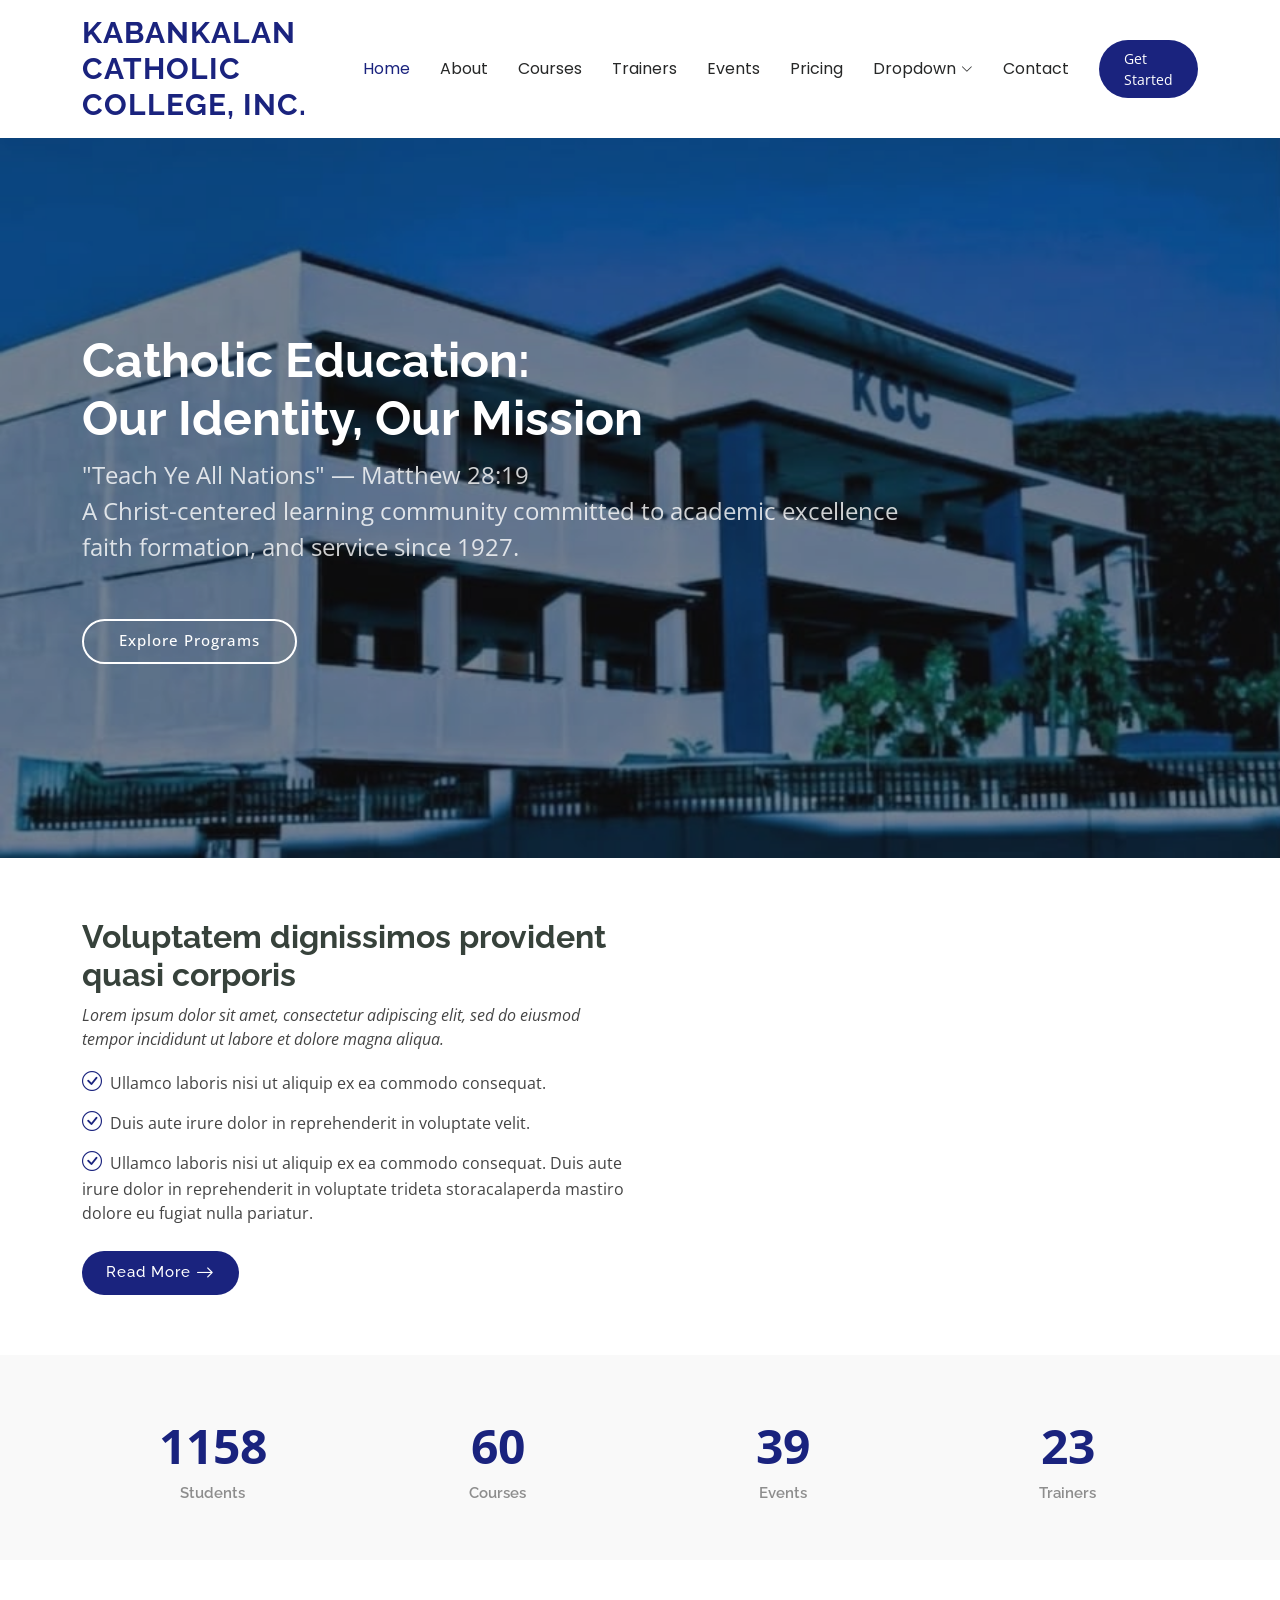
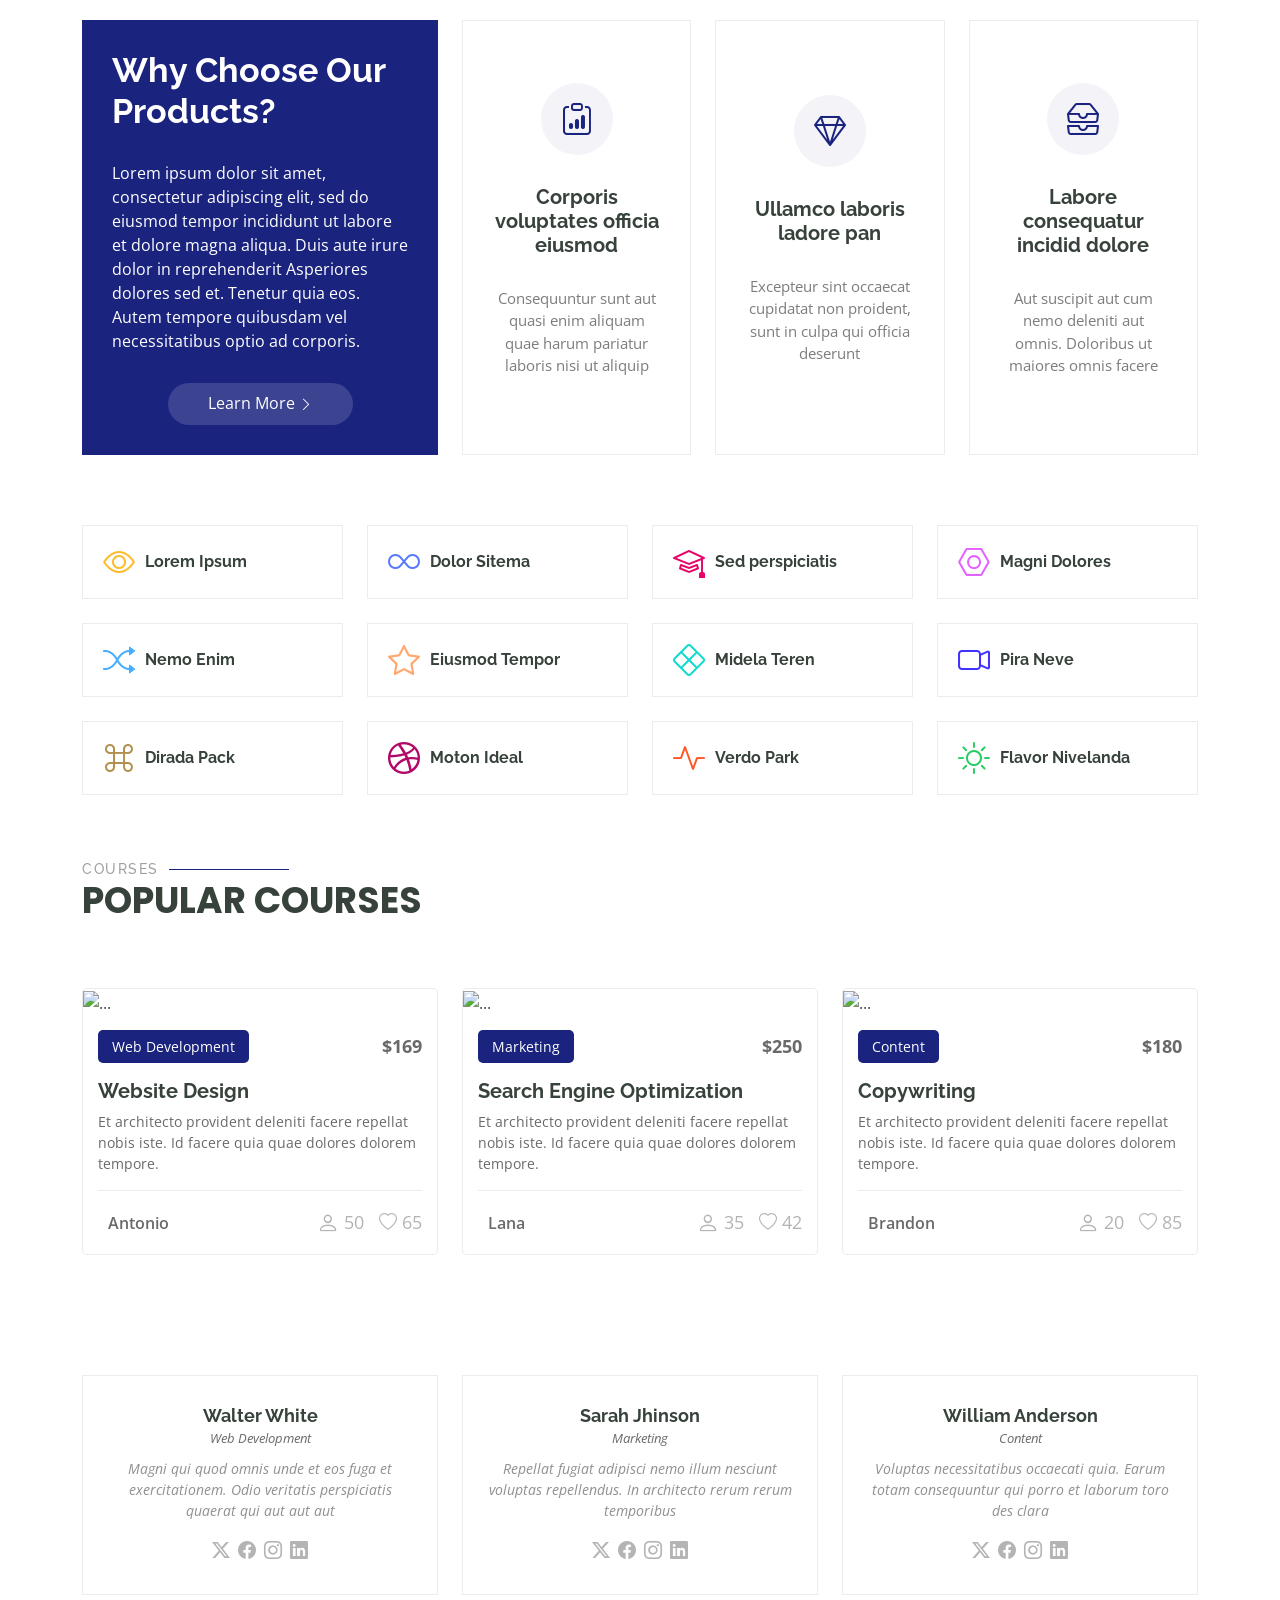
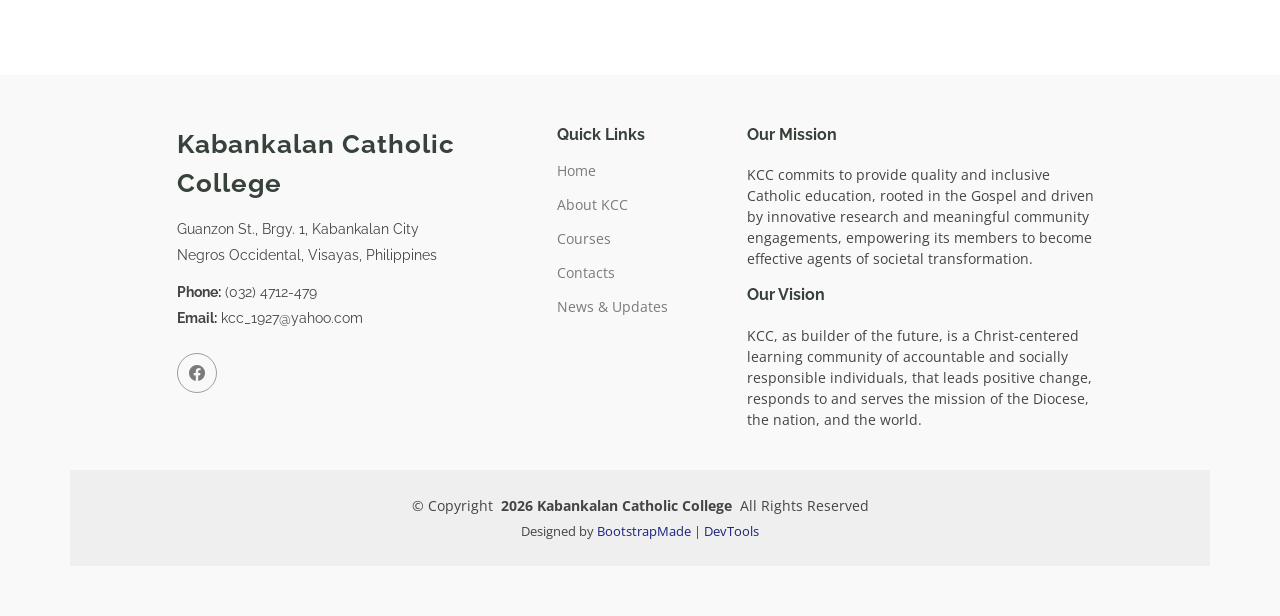
==== index.html @ 6c5766b0 "edit about,course,index also footer" ====
<!doctype html>
<html lang="en">
  <head>
    <meta charset="utf-8" />
    <meta content="width=device-width, initial-scale=1.0" name="viewport" />
    <title>Kabankalan Catholic College, Inc.</title>
    <meta name="description" content="" />
    <meta name="keywords" content="" />

    <!-- Favicons -->
    <link href="assets/img/KClogo.webp" rel="icon" />
    <link href="assets/img/apple-touch-icon.png" rel="apple-touch-icon" />

    <!-- Fonts -->
    <link href="https://fonts.googleapis.com" rel="preconnect" />
    <link href="https://fonts.gstatic.com" rel="preconnect" crossorigin />
    <link
      href="https://fonts.googleapis.com/css2?family=Open+Sans:ital,wght@0,300;0,400;0,500;0,600;0,700;0,800;1,300;1,400;1,500;1,600;1,700;1,800&family=Poppins:ital,wght@0,100;0,200;0,300;0,400;0,500;0,600;0,700;0,800;0,900;1,100;1,200;1,300;1,400;1,500;1,600;1,700;1,800;1,900&family=Raleway:ital,wght@0,100;0,200;0,300;0,400;0,500;0,600;0,700;0,800;0,900;1,100;1,200;1,300;1,400;1,500;1,600;1,700;1,800;1,900&display=swap"
      rel="stylesheet"
    />

    <!-- Vendor CSS Files -->
    <link
      href="assets/vendor/bootstrap/css/bootstrap.min.css"
      rel="stylesheet"
    />
    <link
      href="assets/vendor/bootstrap-icons/bootstrap-icons.css"
      rel="stylesheet"
    />
    <link href="assets/vendor/aos/aos.css" rel="stylesheet" />
    <link
      href="assets/vendor/glightbox/css/glightbox.min.css"
      rel="stylesheet"
    />
    <link href="assets/vendor/swiper/swiper-bundle.min.css" rel="stylesheet" />

    <!-- Main CSS File -->
    <link href="assets/css/main.css" rel="stylesheet" />

    <!-- =======================================================
  * Template Name: Mentor
  * Template URL: https://bootstrapmade.com/mentor-free-education-bootstrap-theme/
  * Updated: Jul 07 2025 with Bootstrap v5.3.7
  * Author: BootstrapMade.com
  * License: https://bootstrapmade.com/license/
  ======================================================== -->
  </head>

  <body class="index-page">
    <header id="header" class="header d-flex align-items-center sticky-top">
      <div
        class="container-fluid container-xl position-relative d-flex align-items-center"
      >
        <a href="index.html" class="logo d-flex align-items-center me-auto">
          <!-- Uncomment the line below if you also wish to use an image logo -->
          <!-- <img src="assets/img/logo.webp" alt=""> -->
          <h1 class="sitename">Kabankalan Catholic College, Inc.</h1>
        </a>

        <nav id="navmenu" class="navmenu">
          <ul>
            <li>
              <a href="index.html" class="active">Home<br /></a>
            </li>
            <li><a href="about.html">About</a></li>
            <li><a href="courses.html">Courses</a></li>
            <li><a href="trainers.html">Trainers</a></li>
            <li><a href="events.html">Events</a></li>
            <li><a href="pricing.html">Pricing</a></li>
            <li class="dropdown">
              <a href="#"
                ><span>Dropdown</span>
                <i class="bi bi-chevron-down toggle-dropdown"></i
              ></a>
              <ul>
                <li><a href="#">Dropdown 1</a></li>
                <li class="dropdown">
                  <a href="#"
                    ><span>Deep Dropdown</span>
                    <i class="bi bi-chevron-down toggle-dropdown"></i
                  ></a>
                  <ul>
                    <li><a href="#">Deep Dropdown 1</a></li>
                    <li><a href="#">Deep Dropdown 2</a></li>
                    <li><a href="#">Deep Dropdown 3</a></li>
                    <li><a href="#">Deep Dropdown 4</a></li>
                    <li><a href="#">Deep Dropdown 5</a></li>
                  </ul>
                </li>
                <li><a href="#">Dropdown 2</a></li>
                <li><a href="#">Dropdown 3</a></li>
                <li><a href="#">Dropdown 4</a></li>
              </ul>
            </li>
            <li><a href="contact.html">Contact</a></li>
          </ul>
          <i class="mobile-nav-toggle d-xl-none bi bi-list"></i>
        </nav>

        <a class="btn-getstarted" href="courses.html">Get Started</a>
      </div>
    </header>

    <main class="main">
      <!-- Hero Section -->
      <section id="hero" class="hero section dark-background">
        <img src="assets/img/KCC-IMAGE.jpg" alt="" data-aos="fade-in" />

        <div class="container">
          <h2 data-aos="fade-up" data-aos-delay="100">
            Catholic Education:<br />
            Our Identity, Our Mission
          </h2>
          <p data-aos="fade-up" data-aos-delay="200">
            "Teach Ye All Nations" — Matthew 28:19 <br/> A Christ-centered learning
            community committed to academic excellence <br/> faith formation, and
            service since 1927.
          </p>
          <div class="d-flex mt-4" data-aos="fade-up" data-aos-delay="300">
            <a href="courses.html" class="btn-get-started">Explore Programs</a>
          </div>
        </div>
      </section>
      <!-- /Hero Section -->

      <!-- About Section -->
      <section id="about" class="about section">
        <div class="container">
          <div class="row gy-4">
            <div
              class="col-lg-6 order-1 order-lg-2"
              data-aos="fade-up"
              data-aos-delay="100"
            >
              <img src="assets/img/about.jpg" class="img-fluid" alt="" />
            </div>

            <div
              class="col-lg-6 order-2 order-lg-1 content"
              data-aos="fade-up"
              data-aos-delay="200"
            >
              <h3>Voluptatem dignissimos provident quasi corporis</h3>
              <p class="fst-italic">
                Lorem ipsum dolor sit amet, consectetur adipiscing elit, sed do
                eiusmod tempor incididunt ut labore et dolore magna aliqua.
              </p>
              <ul>
                <li>
                  <i class="bi bi-check-circle"></i>
                  <span
                    >Ullamco laboris nisi ut aliquip ex ea commodo
                    consequat.</span
                  >
                </li>
                <li>
                  <i class="bi bi-check-circle"></i>
                  <span
                    >Duis aute irure dolor in reprehenderit in voluptate
                    velit.</span
                  >
                </li>
                <li>
                  <i class="bi bi-check-circle"></i>
                  <span
                    >Ullamco laboris nisi ut aliquip ex ea commodo consequat.
                    Duis aute irure dolor in reprehenderit in voluptate trideta
                    storacalaperda mastiro dolore eu fugiat nulla
                    pariatur.</span
                  >
                </li>
              </ul>
              <a href="#" class="read-more"
                ><span>Read More</span><i class="bi bi-arrow-right"></i
              ></a>
            </div>
          </div>
        </div>
      </section>
      <!-- /About Section -->

      <!-- Counts Section -->
      <section id="counts" class="section counts light-background">
        <div class="container" data-aos="fade-up" data-aos-delay="100">
          <div class="row gy-4">
            <div class="col-lg-3 col-md-6">
              <div class="stats-item text-center w-100 h-100">
                <span
                  data-purecounter-start="0"
                  data-purecounter-end="1232"
                  data-purecounter-duration="1"
                  class="purecounter"
                ></span>
                <p>Students</p>
              </div>
            </div>
            <!-- End Stats Item -->

            <div class="col-lg-3 col-md-6">
              <div class="stats-item text-center w-100 h-100">
                <span
                  data-purecounter-start="0"
                  data-purecounter-end="64"
                  data-purecounter-duration="1"
                  class="purecounter"
                ></span>
                <p>Courses</p>
              </div>
            </div>
            <!-- End Stats Item -->

            <div class="col-lg-3 col-md-6">
              <div class="stats-item text-center w-100 h-100">
                <span
                  data-purecounter-start="0"
                  data-purecounter-end="42"
                  data-purecounter-duration="1"
                  class="purecounter"
                ></span>
                <p>Events</p>
              </div>
            </div>
            <!-- End Stats Item -->

            <div class="col-lg-3 col-md-6">
              <div class="stats-item text-center w-100 h-100">
                <span
                  data-purecounter-start="0"
                  data-purecounter-end="24"
                  data-purecounter-duration="1"
                  class="purecounter"
                ></span>
                <p>Trainers</p>
              </div>
            </div>
            <!-- End Stats Item -->
          </div>
        </div>
      </section>
      <!-- /Counts Section -->

      <!-- Why Us Section -->
      <section id="why-us" class="section why-us">
        <div class="container">
          <div class="row gy-4">
            <div class="col-lg-4" data-aos="fade-up" data-aos-delay="100">
              <div class="why-box">
                <h3>Why Choose Our Products?</h3>
                <p>
                  Lorem ipsum dolor sit amet, consectetur adipiscing elit, sed
                  do eiusmod tempor incididunt ut labore et dolore magna aliqua.
                  Duis aute irure dolor in reprehenderit Asperiores dolores sed
                  et. Tenetur quia eos. Autem tempore quibusdam vel
                  necessitatibus optio ad corporis.
                </p>
                <div class="text-center">
                  <a href="#" class="more-btn"
                    ><span>Learn More</span> <i class="bi bi-chevron-right"></i
                  ></a>
                </div>
              </div>
            </div>
            <!-- End Why Box -->

            <div class="col-lg-8 d-flex align-items-stretch">
              <div class="row gy-4" data-aos="fade-up" data-aos-delay="200">
                <div class="col-xl-4">
                  <div
                    class="icon-box d-flex flex-column justify-content-center align-items-center"
                  >
                    <i class="bi bi-clipboard-data"></i>
                    <h4>Corporis voluptates officia eiusmod</h4>
                    <p>
                      Consequuntur sunt aut quasi enim aliquam quae harum
                      pariatur laboris nisi ut aliquip
                    </p>
                  </div>
                </div>
                <!-- End Icon Box -->

                <div class="col-xl-4" data-aos="fade-up" data-aos-delay="300">
                  <div
                    class="icon-box d-flex flex-column justify-content-center align-items-center"
                  >
                    <i class="bi bi-gem"></i>
                    <h4>Ullamco laboris ladore pan</h4>
                    <p>
                      Excepteur sint occaecat cupidatat non proident, sunt in
                      culpa qui officia deserunt
                    </p>
                  </div>
                </div>
                <!-- End Icon Box -->

                <div class="col-xl-4" data-aos="fade-up" data-aos-delay="400">
                  <div
                    class="icon-box d-flex flex-column justify-content-center align-items-center"
                  >
                    <i class="bi bi-inboxes"></i>
                    <h4>Labore consequatur incidid dolore</h4>
                    <p>
                      Aut suscipit aut cum nemo deleniti aut omnis. Doloribus ut
                      maiores omnis facere
                    </p>
                  </div>
                </div>
                <!-- End Icon Box -->
              </div>
            </div>
          </div>
        </div>
      </section>
      <!-- /Why Us Section -->

      <!-- Features Section -->
      <section id="features" class="features section">
        <div class="container">
          <div class="row gy-4">
            <div
              class="col-lg-3 col-md-4"
              data-aos="fade-up"
              data-aos-delay="100"
            >
              <div class="features-item">
                <i class="bi bi-eye" style="color: #ffbb2c"></i>
                <h3><a href="" class="stretched-link">Lorem Ipsum</a></h3>
              </div>
            </div>
            <!-- End Feature Item -->

            <div
              class="col-lg-3 col-md-4"
              data-aos="fade-up"
              data-aos-delay="200"
            >
              <div class="features-item">
                <i class="bi bi-infinity" style="color: #5578ff"></i>
                <h3><a href="" class="stretched-link">Dolor Sitema</a></h3>
              </div>
            </div>
            <!-- End Feature Item -->

            <div
              class="col-lg-3 col-md-4"
              data-aos="fade-up"
              data-aos-delay="300"
            >
              <div class="features-item">
                <i class="bi bi-mortarboard" style="color: #e80368"></i>
                <h3><a href="" class="stretched-link">Sed perspiciatis</a></h3>
              </div>
            </div>
            <!-- End Feature Item -->

            <div
              class="col-lg-3 col-md-4"
              data-aos="fade-up"
              data-aos-delay="400"
            >
              <div class="features-item">
                <i class="bi bi-nut" style="color: #e361ff"></i>
                <h3><a href="" class="stretched-link">Magni Dolores</a></h3>
              </div>
            </div>
            <!-- End Feature Item -->

            <div
              class="col-lg-3 col-md-4"
              data-aos="fade-up"
              data-aos-delay="500"
            >
              <div class="features-item">
                <i class="bi bi-shuffle" style="color: #47aeff"></i>
                <h3><a href="" class="stretched-link">Nemo Enim</a></h3>
              </div>
            </div>
            <!-- End Feature Item -->

            <div
              class="col-lg-3 col-md-4"
              data-aos="fade-up"
              data-aos-delay="600"
            >
              <div class="features-item">
                <i class="bi bi-star" style="color: #ffa76e"></i>
                <h3><a href="" class="stretched-link">Eiusmod Tempor</a></h3>
              </div>
            </div>
            <!-- End Feature Item -->

            <div
              class="col-lg-3 col-md-4"
              data-aos="fade-up"
              data-aos-delay="700"
            >
              <div class="features-item">
                <i class="bi bi-x-diamond" style="color: #11dbcf"></i>
                <h3><a href="" class="stretched-link">Midela Teren</a></h3>
              </div>
            </div>
            <!-- End Feature Item -->

            <div
              class="col-lg-3 col-md-4"
              data-aos="fade-up"
              data-aos-delay="800"
            >
              <div class="features-item">
                <i class="bi bi-camera-video" style="color: #4233ff"></i>
                <h3><a href="" class="stretched-link">Pira Neve</a></h3>
              </div>
            </div>
            <!-- End Feature Item -->

            <div
              class="col-lg-3 col-md-4"
              data-aos="fade-up"
              data-aos-delay="900"
            >
              <div class="features-item">
                <i class="bi bi-command" style="color: #b2904f"></i>
                <h3><a href="" class="stretched-link">Dirada Pack</a></h3>
              </div>
            </div>
            <!-- End Feature Item -->

            <div
              class="col-lg-3 col-md-4"
              data-aos="fade-up"
              data-aos-delay="1000"
            >
              <div class="features-item">
                <i class="bi bi-dribbble" style="color: #b20969"></i>
                <h3><a href="" class="stretched-link">Moton Ideal</a></h3>
              </div>
            </div>
            <!-- End Feature Item -->

            <div
              class="col-lg-3 col-md-4"
              data-aos="fade-up"
              data-aos-delay="1100"
            >
              <div class="features-item">
                <i class="bi bi-activity" style="color: #ff5828"></i>
                <h3><a href="" class="stretched-link">Verdo Park</a></h3>
              </div>
            </div>
            <!-- End Feature Item -->

            <div
              class="col-lg-3 col-md-4"
              data-aos="fade-up"
              data-aos-delay="1200"
            >
              <div class="features-item">
                <i class="bi bi-brightness-high" style="color: #29cc61"></i>
                <h3><a href="" class="stretched-link">Flavor Nivelanda</a></h3>
              </div>
            </div>
            <!-- End Feature Item -->
          </div>
        </div>
      </section>
      <!-- /Features Section -->

      <!-- Courses Section -->
      <section id="courses" class="courses section">
        <!-- Section Title -->
        <div class="container section-title" data-aos="fade-up">
          <h2>Courses</h2>
          <p>Popular Courses</p>
        </div>
        <!-- End Section Title -->

        <div class="container">
          <div class="row">
            <div
              class="col-lg-4 col-md-6 d-flex align-items-stretch"
              data-aos="zoom-in"
              data-aos-delay="100"
            >
              <div class="course-item">
                <img
                  src="assets/img/course/course-1.webp"
                  class="img-fluid"
                  alt="..."
                />
                <div class="course-content">
                  <div
                    class="d-flex justify-content-between align-items-center mb-3"
                  >
                    <p class="category">Web Development</p>
                    <p class="price">$169</p>
                  </div>

                  <h3><a href="course-details.html">Website Design</a></h3>
                  <p class="description">
                    Et architecto provident deleniti facere repellat nobis iste.
                    Id facere quia quae dolores dolorem tempore.
                  </p>
                  <div
                    class="trainer d-flex justify-content-between align-items-center"
                  >
                    <div class="trainer-profile d-flex align-items-center">
                      <img
                        src="assets/img/person/person-m-7.webp"
                        class="img-fluid"
                        alt=""
                      />
                      <a href="" class="trainer-link">Antonio</a>
                    </div>
                    <div class="trainer-rank d-flex align-items-center">
                      <i class="bi bi-person user-icon"></i>&nbsp;50
                      &nbsp;&nbsp;
                      <i class="bi bi-heart heart-icon"></i>&nbsp;65
                    </div>
                  </div>
                </div>
              </div>
            </div>
            <!-- End Course Item-->

            <div
              class="col-lg-4 col-md-6 d-flex align-items-stretch mt-4 mt-md-0"
              data-aos="zoom-in"
              data-aos-delay="200"
            >
              <div class="course-item">
                <img
                  src="assets/img/course/course-2.webp"
                  class="img-fluid"
                  alt="..."
                />
                <div class="course-content">
                  <div
                    class="d-flex justify-content-between align-items-center mb-3"
                  >
                    <p class="category">Marketing</p>
                    <p class="price">$250</p>
                  </div>

                  <h3>
                    <a href="course-details.html">Search Engine Optimization</a>
                  </h3>
                  <p class="description">
                    Et architecto provident deleniti facere repellat nobis iste.
                    Id facere quia quae dolores dolorem tempore.
                  </p>
                  <div
                    class="trainer d-flex justify-content-between align-items-center"
                  >
                    <div class="trainer-profile d-flex align-items-center">
                      <img
                        src="assets/img/person/person-f-14.webp"
                        class="img-fluid"
                        alt=""
                      />
                      <a href="" class="trainer-link">Lana</a>
                    </div>
                    <div class="trainer-rank d-flex align-items-center">
                      <i class="bi bi-person user-icon"></i>&nbsp;35
                      &nbsp;&nbsp;
                      <i class="bi bi-heart heart-icon"></i>&nbsp;42
                    </div>
                  </div>
                </div>
              </div>
            </div>
            <!-- End Course Item-->

            <div
              class="col-lg-4 col-md-6 d-flex align-items-stretch mt-4 mt-lg-0"
              data-aos="zoom-in"
              data-aos-delay="300"
            >
              <div class="course-item">
                <img
                  src="assets/img/course/course-3.webp"
                  class="img-fluid"
                  alt="..."
                />
                <div class="course-content">
                  <div
                    class="d-flex justify-content-between align-items-center mb-3"
                  >
                    <p class="category">Content</p>
                    <p class="price">$180</p>
                  </div>

                  <h3><a href="course-details.html">Copywriting</a></h3>
                  <p class="description">
                    Et architecto provident deleniti facere repellat nobis iste.
                    Id facere quia quae dolores dolorem tempore.
                  </p>
                  <div
                    class="trainer d-flex justify-content-between align-items-center"
                  >
                    <div class="trainer-profile d-flex align-items-center">
                      <img
                        src="assets/img/person/person-m-12.webp"
                        class="img-fluid"
                        alt=""
                      />
                      <a href="" class="trainer-link">Brandon</a>
                    </div>
                    <div class="trainer-rank d-flex align-items-center">
                      <i class="bi bi-person user-icon"></i>&nbsp;20
                      &nbsp;&nbsp;
                      <i class="bi bi-heart heart-icon"></i>&nbsp;85
                    </div>
                  </div>
                </div>
              </div>
            </div>
            <!-- End Course Item-->
          </div>
        </div>
      </section>
      <!-- /Courses Section -->

      <!-- Trainers Index Section -->
      <section id="trainers-index" class="section trainers-index">
        <div class="container">
          <div class="row">
            <div
              class="col-lg-4 col-md-6 d-flex"
              data-aos="fade-up"
              data-aos-delay="100"
            >
              <div class="member">
                <img
                  src="assets/img/trainers/trainer-1.jpg"
                  class="img-fluid"
                  alt=""
                />
                <div class="member-content">
                  <h4>Walter White</h4>
                  <span>Web Development</span>
                  <p>
                    Magni qui quod omnis unde et eos fuga et exercitationem.
                    Odio veritatis perspiciatis quaerat qui aut aut aut
                  </p>
                  <div class="social">
                    <a href=""><i class="bi bi-twitter-x"></i></a>
                    <a href=""><i class="bi bi-facebook"></i></a>
                    <a href=""><i class="bi bi-instagram"></i></a>
                    <a href=""><i class="bi bi-linkedin"></i></a>
                  </div>
                </div>
              </div>
            </div>
            <!-- End Team Member -->

            <div
              class="col-lg-4 col-md-6 d-flex"
              data-aos="fade-up"
              data-aos-delay="200"
            >
              <div class="member">
                <img
                  src="assets/img/trainers/trainer-2.jpg"
                  class="img-fluid"
                  alt=""
                />
                <div class="member-content">
                  <h4>Sarah Jhinson</h4>
                  <span>Marketing</span>
                  <p>
                    Repellat fugiat adipisci nemo illum nesciunt voluptas
                    repellendus. In architecto rerum rerum temporibus
                  </p>
                  <div class="social">
                    <a href=""><i class="bi bi-twitter-x"></i></a>
                    <a href=""><i class="bi bi-facebook"></i></a>
                    <a href=""><i class="bi bi-instagram"></i></a>
                    <a href=""><i class="bi bi-linkedin"></i></a>
                  </div>
                </div>
              </div>
            </div>
            <!-- End Team Member -->

            <div
              class="col-lg-4 col-md-6 d-flex"
              data-aos="fade-up"
              data-aos-delay="300"
            >
              <div class="member">
                <img
                  src="assets/img/trainers/trainer-3.jpg"
                  class="img-fluid"
                  alt=""
                />
                <div class="member-content">
                  <h4>William Anderson</h4>
                  <span>Content</span>
                  <p>
                    Voluptas necessitatibus occaecati quia. Earum totam
                    consequuntur qui porro et laborum toro des clara
                  </p>
                  <div class="social">
                    <a href=""><i class="bi bi-twitter-x"></i></a>
                    <a href=""><i class="bi bi-facebook"></i></a>
                    <a href=""><i class="bi bi-instagram"></i></a>
                    <a href=""><i class="bi bi-linkedin"></i></a>
                  </div>
                </div>
              </div>
            </div>
            <!-- End Team Member -->
          </div>
        </div>
      </section>
      <!-- /Trainers Index Section -->
    </main>

    <footer id="footer" class="footer position-relative light-background">
      <div class="container footer-top">
        <div class="row gy-4 justify-content-center">
          <div class="col-lg-4 col-md-6 footer-about">
            <a href="index.html" class="logo d-flex align-items-center">
              <span class="sitename">Kabankalan Catholic College</span>
            </a>
            <div class="footer-contact pt-3">
              <p>Guanzon St., Brgy. 1, Kabankalan City</p>
              <p>Negros Occidental, Visayas, Philippines</p>
              <p class="mt-3">
                <strong>Phone:</strong> <span>(032) 4712-479</span>
              </p>
              <p><strong>Email:</strong> <span>kcc_1927@yahoo.com</span></p>
            </div>
            <div class="social-links d-flex mt-4">
              <a href="https://www.facebook.com/KCCInc1927" target="_blank"
                ><i class="bi bi-facebook"></i
              ></a>
            </div>
          </div>

          <div class="col-lg-2 col-md-3 footer-links">
            <h4>Quick Links</h4>
            <ul>
              <li><a href="index.html">Home</a></li>
              <li><a href="#">About KCC</a></li>
              <li><a href="#">Courses</a></li>
              <li><a href="#">Contacts</a></li>
              <li><a href="#">News & Updates</a></li>
            </ul>
          </div>

          <div class="col-lg-4 col-md-12 footer-newsletter">
            <h4>Our Mission</h4>
            <p>
              KCC commits to provide quality and inclusive Catholic education,
              rooted in the Gospel and driven by innovative research and
              meaningful community engagements, empowering its members to become
              effective agents of societal transformation.
            </p>

            <h4>Our Vision</h4>
            <p>
              KCC, as builder of the future, is a Christ-centered learning
              community of accountable and socially responsible individuals,
              that leads positive change, responds to and serves the mission of
              the Diocese, the nation, and the world.
            </p>
          </div>

          </div>

          
          
        </div>
      </div>

      <div class="container copyright text-center mt-4">
        <p>
          © <span>Copyright</span> <strong class="px-1 sitename">2026 Kabankalan Catholic College</strong>
          <span>All Rights Reserved</span>
        </p>
        <div class="credits">
          <!-- All the links in the footer should remain intact. -->
          <!-- You can delete the links only if you've purchased the pro version. -->
          <!-- Licensing information: https://bootstrapmade.com/license/ -->
          Designed by <a href="https://bootstrapmade.com/">BootstrapMade</a> |
          <a href="https://bootstrapmade.com/tools/">DevTools</a>
        </div>
      </div>
    </footer>

    <!-- Scroll Top -->
    <a
      href="#"
      id="scroll-top"
      class="scroll-top d-flex align-items-center justify-content-center"
      ><i class="bi bi-arrow-up-short"></i
    ></a>

    <!-- Preloader -->
    <div id="preloader"></div>

    <!-- Vendor JS Files -->
    <script src="assets/vendor/bootstrap/js/bootstrap.bundle.min.js"></script>
    <script src="assets/vendor/aos/aos.js"></script>
    <script src="assets/vendor/glightbox/js/glightbox.min.js"></script>
    <script src="assets/vendor/purecounter/purecounter_vanilla.js"></script>
    <script src="assets/vendor/swiper/swiper-bundle.min.js"></script>

    <!-- Main JS File -->
    <script src="assets/js/main.js"></script>
  </body>
</html>
---- assets/css/main.css ----
/**
* Template Name: Mentor
* Template URL: https://bootstrapmade.com/mentor-free-education-bootstrap-theme/
* Updated: Jul 07 2025 with Bootstrap v5.3.7
* Author: BootstrapMade.com
* License: https://bootstrapmade.com/license/
*/

/*--------------------------------------------------------------
# Font & Color Variables
# Help: https://bootstrapmade.com/color-system/
--------------------------------------------------------------*/
/* Fonts */
:root {
  --default-font: "Open Sans",  system-ui, -apple-system, "Segoe UI", Roboto, "Helvetica Neue", Arial, "Noto Sans", "Liberation Sans", sans-serif, "Apple Color Emoji", "Segoe UI Emoji", "Segoe UI Symbol", "Noto Color Emoji";
  --heading-font: "Raleway",  sans-serif;
  --nav-font: "Poppins",  sans-serif;
}

/* Global Colors - The following color variables are used throughout the website. Updating them here will change the color scheme of the entire website */
:root { 
  --background-color: #ffffff; /* Background color for the entire website, including individual sections */
  --default-color: #444444; /* Default color used for the majority of the text content across the entire website */
  --heading-color: #37423b; /* Color for headings, subheadings and title throughout the website */
  --accent-color: #1a237e; /* Accent color that represents your brand on the website. It's used for buttons, links, and other elements that need to stand out */
  --surface-color: #ffffff; /* The surface color is used as a background of boxed elements within sections, such as cards, icon boxes, or other elements that require a visual separation from the global background. */
  --contrast-color: #ffffff; /* Contrast color for text, ensuring readability against backgrounds of accent, heading, or default colors. */
}

/* Nav Menu Colors - The following color variables are used specifically for the navigation menu. They are separate from the global colors to allow for more customization options */
:root {
  --nav-color: #272828;  /* The default color of the main navmenu links */
  --nav-hover-color: #1a237e; /* Applied to main navmenu links when they are hovered over or active */
  --nav-mobile-background-color: #ffffff; /* Used as the background color for mobile navigation menu */
  --nav-dropdown-background-color: #ffffff; /* Used as the background color for dropdown items that appear when hovering over primary navigation items */
  --nav-dropdown-color: #272828; /* Used for navigation links of the dropdown items in the navigation menu. */
  --nav-dropdown-hover-color: #1a237e; /* Similar to --nav-hover-color, this color is applied to dropdown navigation links when they are hovered over. */
}

/* Color Presets - These classes override global colors when applied to any section or element, providing reuse of the sam color scheme. */

.light-background {
  --background-color: #f9f9f9;
  --surface-color: #ffffff;
}

.dark-background {
  --background-color: #060606;
  --default-color: #ffffff;
  --heading-color: #ffffff;
  --surface-color: #252525;
  --contrast-color: #ffffff;
}

/* Smooth scroll */
:root {
  scroll-behavior: smooth;
}

/*--------------------------------------------------------------
# General Styling & Shared Classes
--------------------------------------------------------------*/
body {
  color: var(--default-color);
  background-color: var(--background-color);
  font-family: var(--default-font);
}

a {
  color: var(--accent-color);
  text-decoration: none;
  transition: 0.3s;
}

a:hover {
  color: color-mix(in srgb, var(--accent-color), transparent 25%);
  text-decoration: none;
}

h1,
h2,
h3,
h4,
h5,
h6 {
  color: var(--heading-color);
  font-family: var(--heading-font);
}

/* Email Form Messages
------------------------------*/
.email-form .error-message {
  display: none;
  background: #df1529;
  color: #ffffff;
  text-align: left;
  padding: 15px;
  margin-bottom: 24px;
  font-weight: 600;
}

.email-form .sent-message {
  display: none;
  color: #ffffff;
  background: #059652;
  text-align: center;
  padding: 15px;
  margin-bottom: 24px;
  font-weight: 600;
}

.email-form .loading {
  display: none;
  background: var(--surface-color);
  text-align: center;
  padding: 15px;
  margin-bottom: 24px;
}

.email-form .loading:before {
  content: "";
  display: inline-block;
  border-radius: 50%;
  width: 24px;
  height: 24px;
  margin: 0 10px -6px 0;
  border: 3px solid var(--accent-color);
  border-top-color: var(--surface-color);
  animation: email-form-loading 1s linear infinite;
}

@keyframes email-form-loading {
  0% {
    transform: rotate(0deg);
  }

  100% {
    transform: rotate(360deg);
  }
}

/* Pulsating Play Button
------------------------------*/
.pulsating-play-btn {
  width: 94px;
  height: 94px;
  background: radial-gradient(var(--accent-color) 50%, color-mix(in srgb, var(--accent-color), transparent 75%) 52%);
  border-radius: 50%;
  display: block;
  position: relative;
  overflow: hidden;
}

.pulsating-play-btn:before {
  content: "";
  position: absolute;
  width: 120px;
  height: 120px;
  animation-delay: 0s;
  animation: pulsate-play-btn 2s;
  animation-direction: forwards;
  animation-iteration-count: infinite;
  animation-timing-function: steps;
  opacity: 1;
  border-radius: 50%;
  border: 5px solid color-mix(in srgb, var(--accent-color), transparent 30%);
  top: -15%;
  left: -15%;
  background: rgba(198, 16, 0, 0);
}

.pulsating-play-btn:after {
  content: "";
  position: absolute;
  left: 50%;
  top: 50%;
  transform: translateX(-40%) translateY(-50%);
  width: 0;
  height: 0;
  border-top: 10px solid transparent;
  border-bottom: 10px solid transparent;
  border-left: 15px solid #fff;
  z-index: 100;
  transition: all 400ms cubic-bezier(0.55, 0.055, 0.675, 0.19);
}

.pulsating-play-btn:hover:before {
  content: "";
  position: absolute;
  left: 50%;
  top: 50%;
  transform: translateX(-40%) translateY(-50%);
  width: 0;
  height: 0;
  border: none;
  border-top: 10px solid transparent;
  border-bottom: 10px solid transparent;
  border-left: 15px solid #fff;
  z-index: 200;
  animation: none;
  border-radius: 0;
}

.pulsating-play-btn:hover:after {
  border-left: 15px solid var(--accent-color);
  transform: scale(20);
}

@keyframes pulsate-play-btn {
  0% {
    transform: scale(0.6, 0.6);
    opacity: 1;
  }

  100% {
    transform: scale(1, 1);
    opacity: 0;
  }
}

/*--------------------------------------------------------------
# Global Header
--------------------------------------------------------------*/
.header {
  color: var(--default-color);
  background-color: var(--background-color);
  padding: 15px 0;
  transition: all 0.5s;
  z-index: 997;
}

.header .logo {
  line-height: 1;
}

.header .logo img {
  max-height: 36px;
  margin-right: 8px;
}

.header .logo h1 {
  font-weight: 700;
  font-size: 30px;
  margin: 0;
  letter-spacing: 1px;
  text-transform: uppercase;
  color: var(--accent-color);
}

.header .btn-getstarted,
.header .btn-getstarted:focus {
  color: var(--contrast-color);
  background: var(--accent-color);
  font-size: 14px;
  padding: 8px 25px;
  margin: 0 0 0 30px;
  border-radius: 50px;
  transition: 0.3s;
}

.header .btn-getstarted:hover,
.header .btn-getstarted:focus:hover {
  color: var(--contrast-color);
  background: color-mix(in srgb, var(--accent-color), transparent 15%);
}

@media (max-width: 1200px) {
  .header .logo {
    order: 1;
  }

  .header .btn-getstarted {
    order: 2;
    margin: 0 15px 0 0;
    padding: 6px 15px;
  }

  .header .navmenu {
    order: 3;
  }
}

.scrolled .header {
  box-shadow: 0px 0 18px rgba(0, 0, 0, 0.1);
}

/*--------------------------------------------------------------
# Navigation Menu
--------------------------------------------------------------*/
/* Navmenu - Desktop */
@media (min-width: 1200px) {
  .navmenu {
    padding: 0;
  }

  .navmenu ul {
    margin: 0;
    padding: 0;
    display: flex;
    list-style: none;
    align-items: center;
  }

  .navmenu li {
    position: relative;
  }

  .navmenu a,
  .navmenu a:focus {
    color: var(--nav-color);
    padding: 18px 15px;
    font-size: 16px;
    font-family: var(--nav-font);
    font-weight: 400;
    display: flex;
    align-items: center;
    justify-content: space-between;
    white-space: nowrap;
    transition: 0.3s;
  }

  .navmenu a i,
  .navmenu a:focus i {
    font-size: 12px;
    line-height: 0;
    margin-left: 5px;
    transition: 0.3s;
  }

  .navmenu li:last-child a {
    padding-right: 0;
  }

  .navmenu li:hover>a,
  .navmenu .active,
  .navmenu .active:focus {
    color: var(--nav-hover-color);
  }

  .navmenu .dropdown ul {
    margin: 0;
    padding: 10px 0;
    background: var(--nav-dropdown-background-color);
    display: block;
    position: absolute;
    visibility: hidden;
    left: 14px;
    top: 130%;
    opacity: 0;
    transition: 0.3s;
    border-radius: 4px;
    z-index: 99;
    box-shadow: 0px 0px 30px rgba(0, 0, 0, 0.1);
  }

  .navmenu .dropdown ul li {
    min-width: 200px;
  }

  .navmenu .dropdown ul a {
    padding: 10px 20px;
    font-size: 15px;
    text-transform: none;
    color: var(--nav-dropdown-color);
  }

  .navmenu .dropdown ul a i {
    font-size: 12px;
  }

  .navmenu .dropdown ul a:hover,
  .navmenu .dropdown ul .active:hover,
  .navmenu .dropdown ul li:hover>a {
    color: var(--nav-dropdown-hover-color);
  }

  .navmenu .dropdown:hover>ul {
    opacity: 1;
    top: 100%;
    visibility: visible;
  }

  .navmenu .dropdown .dropdown ul {
    top: 0;
    left: -90%;
    visibility: hidden;
  }

  .navmenu .dropdown .dropdown:hover>ul {
    opacity: 1;
    top: 0;
    left: -100%;
    visibility: visible;
  }
}

/* Navmenu - Mobile */
@media (max-width: 1199px) {
  .mobile-nav-toggle {
    color: var(--nav-color);
    font-size: 28px;
    line-height: 0;
    margin-right: 10px;
    cursor: pointer;
    transition: color 0.3s;
  }

  .navmenu {
    padding: 0;
    z-index: 9997;
  }

  .navmenu ul {
    display: none;
    list-style: none;
    position: absolute;
    inset: 60px 20px 20px 20px;
    padding: 10px 0;
    margin: 0;
    border-radius: 6px;
    background-color: var(--nav-mobile-background-color);
    border: 1px solid color-mix(in srgb, var(--default-color), transparent 90%);
    box-shadow: none;
    overflow-y: auto;
    transition: 0.3s;
    z-index: 9998;
  }

  .navmenu a,
  .navmenu a:focus {
    color: var(--nav-dropdown-color);
    padding: 10px 20px;
    font-family: var(--nav-font);
    font-size: 17px;
    font-weight: 500;
    display: flex;
    align-items: center;
    justify-content: space-between;
    white-space: nowrap;
    transition: 0.3s;
  }

  .navmenu a i,
  .navmenu a:focus i {
    font-size: 12px;
    line-height: 0;
    margin-left: 5px;
    width: 30px;
    height: 30px;
    display: flex;
    align-items: center;
    justify-content: center;
    border-radius: 50%;
    transition: 0.3s;
    background-color: color-mix(in srgb, var(--accent-color), transparent 90%);
  }

  .navmenu a i:hover,
  .navmenu a:focus i:hover {
    background-color: var(--accent-color);
    color: var(--contrast-color);
  }

  .navmenu a:hover,
  .navmenu .active,
  .navmenu .active:focus {
    color: var(--nav-dropdown-hover-color);
  }

  .navmenu .active i,
  .navmenu .active:focus i {
    background-color: var(--accent-color);
    color: var(--contrast-color);
    transform: rotate(180deg);
  }

  .navmenu .dropdown ul {
    position: static;
    display: none;
    z-index: 99;
    padding: 10px 0;
    margin: 10px 20px;
    background-color: var(--nav-dropdown-background-color);
    transition: all 0.5s ease-in-out;
  }

  .navmenu .dropdown ul ul {
    background-color: rgba(33, 37, 41, 0.1);
  }

  .navmenu .dropdown>.dropdown-active {
    display: block;
    background-color: rgba(33, 37, 41, 0.03);
  }

  .mobile-nav-active {
    overflow: hidden;
  }

  .mobile-nav-active .mobile-nav-toggle {
    color: #fff;
    position: absolute;
    font-size: 32px;
    top: 15px;
    right: 15px;
    margin-right: 0;
    z-index: 9999;
  }

  .mobile-nav-active .navmenu {
    position: fixed;
    overflow: hidden;
    inset: 0;
    background: rgba(33, 37, 41, 0.8);
    transition: 0.3s;
  }

  .mobile-nav-active .navmenu>ul {
    display: block;
  }
}

/*--------------------------------------------------------------
# Global Footer
--------------------------------------------------------------*/
.footer {
  color: var(--default-color);
  background-color: var(--background-color);
  font-size: 14px;
  padding-bottom: 50px;
  position: relative;
}

.footer .footer-top {
  padding-top: 50px;
}

.footer .footer-about .logo {
  margin-bottom: 0;
}

.footer .footer-about .logo img {
  max-height: 40px;
  margin-right: 6px;
}

.footer .footer-about .logo span {
  font-size: 26px;
  font-weight: 700;
  letter-spacing: 1px;
  font-family: var(--heading-font);
  color: var(--heading-color);
}

.footer .footer-about p {
  font-size: 14px;
  font-family: var(--heading-font);
}

.footer .social-links a {
  display: flex;
  align-items: center;
  justify-content: center;
  width: 40px;
  height: 40px;
  border-radius: 50%;
  border: 1px solid color-mix(in srgb, var(--default-color), transparent 50%);
  font-size: 16px;
  color: color-mix(in srgb, var(--default-color), transparent 30%);
  margin-right: 10px;
  transition: 0.3s;
}

.footer .social-links a:hover {
  color: var(--accent-color);
  border-color: var(--accent-color);
}

.footer h4 {
  font-size: 16px;
  font-weight: bold;
  position: relative;
  padding-bottom: 12px;
}

.footer .footer-links {
  margin-bottom: 30px;
}

.footer .footer-links ul {
  list-style: none;
  padding: 0;
  margin: 0;
}

.footer .footer-links ul i {
  padding-right: 2px;
  font-size: 12px;
  line-height: 0;
}

.footer .footer-links ul li {
  padding: 10px 0;
  display: flex;
  align-items: center;
}

.footer .footer-links ul li:first-child {
  padding-top: 0;
}

.footer .footer-links ul a {
  color: color-mix(in srgb, var(--default-color), transparent 30%);
  display: inline-block;
  line-height: 1;
}

.footer .footer-links ul a:hover {
  color: var(--accent-color);
}

.footer .footer-contact p {
  margin-bottom: 5px;
}

.footer .footer-newsletter .newsletter-form {
  margin-top: 30px;
  margin-bottom: 15px;
  padding: 6px 8px;
  position: relative;
  border-radius: 50px;
  border: 1px solid color-mix(in srgb, var(--default-color), transparent 80%);
  display: flex;
  background-color: var(--surface-color);
  transition: 0.3s;
}

.footer .footer-newsletter .newsletter-form:focus-within {
  border-color: var(--accent-color);
}

.footer .footer-newsletter .newsletter-form input[type=email] {
  border: 0;
  padding: 4px 8px;
  width: 100%;
  background-color: var(--surface-color);
  color: var(--default-color);
}

.footer .footer-newsletter .newsletter-form input[type=email]:focus-visible {
  outline: none;
}

.footer .footer-newsletter .newsletter-form input[type=submit] {
  border: 0;
  font-size: 16px;
  padding: 0 20px 2px 20px;
  margin: -7px -8px -7px 0;
  background: var(--accent-color);
  color: var(--contrast-color);
  transition: 0.3s;
  border-radius: 50px;
}

.footer .footer-newsletter .newsletter-form input[type=submit]:hover {
  background: color-mix(in srgb, var(--accent-color), transparent 20%);
}

.footer .copyright {
  padding-top: 25px;
  padding-bottom: 25px;
  background-color: color-mix(in srgb, var(--default-color), transparent 95%);
}

.footer .copyright p {
  margin-bottom: 0;
}

.footer .credits {
  margin-top: 6px;
  font-size: 13px;
}

/*--------------------------------------------------------------
# Preloader
--------------------------------------------------------------*/
#preloader {
  position: fixed;
  inset: 0;
  z-index: 999999;
  overflow: hidden;
  background: var(--background-color);
  transition: all 0.6s ease-out;
}

#preloader:before {
  content: "";
  position: fixed;
  top: calc(50% - 30px);
  left: calc(50% - 30px);
  border: 6px solid #ffffff;
  border-color: var(--accent-color) transparent var(--accent-color) transparent;
  border-radius: 50%;
  width: 60px;
  height: 60px;
  animation: animate-preloader 1.5s linear infinite;
}

@keyframes animate-preloader {
  0% {
    transform: rotate(0deg);
  }

  100% {
    transform: rotate(360deg);
  }
}

/*--------------------------------------------------------------
# Scroll Top Button
--------------------------------------------------------------*/
.scroll-top {
  position: fixed;
  visibility: hidden;
  opacity: 0;
  right: 15px;
  bottom: -15px;
  z-index: 99999;
  background-color: var(--accent-color);
  width: 44px;
  height: 44px;
  border-radius: 50px;
  transition: all 0.4s;
}

.scroll-top i {
  font-size: 24px;
  color: var(--contrast-color);
  line-height: 0;
}

.scroll-top:hover {
  background-color: color-mix(in srgb, var(--accent-color), transparent 20%);
  color: var(--contrast-color);
}

.scroll-top.active {
  visibility: visible;
  opacity: 1;
  bottom: 15px;
}

/*--------------------------------------------------------------
# Disable aos animation delay on mobile devices
--------------------------------------------------------------*/
@media screen and (max-width: 768px) {
  [data-aos-delay] {
    transition-delay: 0 !important;
  }
}

/*--------------------------------------------------------------
# Global Page Titles & Breadcrumbs
--------------------------------------------------------------*/
.page-title {
  --default-color: var(--contrast-color);
  --background-color: var(--accent-color);
  --heading-color: var(--contrast-color);
  color: var(--default-color);
  background-color: var(--background-color);
  position: relative;
}

.page-title .heading {
  padding: 80px 0;
  border-top: 1px solid color-mix(in srgb, var(--default-color), transparent 90%);
}

.page-title .heading h1 {
  font-size: 38px;
  font-weight: 700;
}

.page-title nav {
  background-color: color-mix(in srgb, var(--accent-color) 90%, black 5%);
  padding: 20px 0;
}

.page-title nav a {
  color: var(--default-color);
}

.page-title nav ol {
  display: flex;
  flex-wrap: wrap;
  list-style: none;
  margin: 0;
  font-size: 16px;
  font-weight: 600;
}

.page-title nav ol li+li {
  padding-left: 10px;
}

.page-title nav ol li+li::before {
  content: "/";
  display: inline-block;
  padding-right: 10px;
  color: color-mix(in srgb, var(--default-color), transparent 70%);
}

/*--------------------------------------------------------------
# Global Sections
--------------------------------------------------------------*/
section,
.section {
  color: var(--default-color);
  background-color: var(--background-color);
  padding: 60px 0;
  scroll-margin-top: 900px;
  overflow: clip;
}

@media (max-width: 1199px) {

  section,
  .section {
    scroll-margin-top: 66px;
  }
}

/*--------------------------------------------------------------
# Global Section Titles
--------------------------------------------------------------*/
.section-title {
  padding-bottom: 60px;
  position: relative;
}

.section-title h2 {
  font-size: 14px;
  font-weight: 500;
  padding: 0;
  line-height: 1px;
  margin: 0;
  letter-spacing: 1.5px;
  text-transform: uppercase;
  color: color-mix(in srgb, var(--default-color), transparent 50%);
  position: relative;
}

.section-title h2::after {
  content: "";
  width: 120px;
  height: 1px;
  display: inline-block;
  background: var(--accent-color);
  margin: 4px 10px;
}

.section-title p {
  color: var(--heading-color);
  margin: 0;
  font-size: 36px;
  font-weight: 700;
  font-family: var(--nav-font);
  text-transform: uppercase;
}

/*--------------------------------------------------------------
# Hero Section
--------------------------------------------------------------*/
.hero {
  width: 100%;
  min-height: 80vh;
  position: relative;
  padding: 80px 0;
  display: flex;
  align-items: center;
  justify-content: center;
  color: var(--default-color);
}

.hero img {
  position: absolute;
  inset: 0;
  display: block;
  width: 100%;
  height: 100%;
  object-fit: cover;
  z-index: 1;
}

.hero:before {
  content: "";
  background: color-mix(in srgb, var(--background-color), transparent 60%);
  position: absolute;
  inset: 0;
  z-index: 2;
}

.hero .container {
  position: relative;
  z-index: 3;
}

.hero h2 {
  margin: 0;
  font-size: 48px;
  font-weight: 700;
}

.hero p {
  color: color-mix(in srgb, var(--default-color), transparent 20%);
  margin: 10px 0 0 0;
  font-size: 24px;
}

.hero .btn-get-started {
  font-weight: 500;
  font-size: 15px;
  letter-spacing: 1px;
  display: inline-block;
  padding: 8px 35px 10px 35px;
  border-radius: 50px;
  transition: 0.4s;
  margin-top: 30px;
  border: 2px solid var(--default-color);
  color: var(--default-color);
}

.hero .btn-get-started:hover {
  background: var(--accent-color);
  border: 2px solid var(--accent-color);
}

@media (max-width: 768px) {
  .hero h2 {
    font-size: 32px;
  }

  .hero p {
    font-size: 18px;
  }
}

/*--------------------------------------------------------------
# About Section
--------------------------------------------------------------*/
.about .content h3 {
  font-size: 2rem;
  font-weight: 700;
}

.about .content ul {
  list-style: none;
  padding: 0;
}

.about .content ul li {
  padding-bottom: 10px;
}

.about .content ul i {
  font-size: 1.25rem;
  margin-right: 4px;
  color: var(--accent-color);
}

.about .content p:last-child {
  margin-bottom: 0;
}

.about .content .read-more {
  background: var(--accent-color);
  color: var(--contrast-color);
  font-family: var(--heading-font);
  font-weight: 500;
  font-size: 15px;
  letter-spacing: 1px;
  padding: 10px 24px 12px 24px;
  border-radius: 50px;
  transition: 0.3s;
  display: inline-flex;
  align-items: center;
  justify-content: center;
}

.about .content .read-more i {
  font-size: 18px;
  margin-left: 5px;
  line-height: 0;
  transition: 0.3s;
}

.about .content .read-more:hover {
  background: color-mix(in srgb, var(--accent-color), transparent 20%);
  padding-right: 19px;
}

.about .content .read-more:hover i {
  margin-left: 10px;
}

/*--------------------------------------------------------------
# Counts Section
--------------------------------------------------------------*/
.counts {
  padding: 25px 0;
}

.counts .stats-item {
  padding: 30px;
  width: 100%;
}

.counts .stats-item span {
  font-size: 48px;
  display: block;
  color: var(--accent-color);
  font-weight: 700;
}

.counts .stats-item p {
  color: color-mix(in srgb, var(--default-color), transparent 40%);
  padding: 0;
  margin: 0;
  font-family: var(--heading-font);
  font-size: 15px;
  font-weight: 600;
}

/*--------------------------------------------------------------
# Why Us Section
--------------------------------------------------------------*/
.why-us .why-box {
  color: var(--contrast-color);
  background: var(--accent-color);
  padding: 30px;
}

.why-us .why-box h3 {
  color: var(--contrast-color);
  font-weight: 700;
  font-size: 34px;
  margin-bottom: 30px;
}

.why-us .why-box p {
  margin-bottom: 30px;
}

.why-us .why-box .more-btn {
  display: inline-block;
  background: color-mix(in srgb, var(--contrast-color), transparent 85%);
  padding: 8px 40px 10px 40px;
  color: var(--contrast-color);
  transition: all ease-in-out 0.4s;
  border-radius: 50px;
}

.why-us .why-box .more-btn i {
  font-size: 14px;
}

.why-us .why-box .more-btn:hover {
  color: var(--accent-color);
  background: var(--surface-color);
}

.why-us .icon-box {
  background-color: var(--surface-color);
  text-align: center;
  padding: 40px 30px;
  width: 100%;
  height: 100%;
  border: 1px solid color-mix(in srgb, var(--default-color), transparent 90%);
}

.why-us .icon-box i {
  color: var(--accent-color);
  font-size: 32px;
  margin-bottom: 30px;
  background: color-mix(in srgb, var(--accent-color), transparent 95%);
  border-radius: 50px;
  display: flex;
  align-items: center;
  justify-content: center;
  width: 72px;
  height: 72px;
  transition: 0.3s;
}

.why-us .icon-box h4 {
  font-size: 20px;
  font-weight: 700;
  margin: 0 0 30px 0;
}

.why-us .icon-box p {
  font-size: 15px;
  color: color-mix(in srgb, var(--default-color), transparent 30%);
}

.why-us .icon-box:hover i {
  color: var(--contrast-color);
  background: var(--accent-color);
}

/*--------------------------------------------------------------
# Features Section
--------------------------------------------------------------*/
.features {
  padding: 10px 0;
}

.features .features-item {
  background-color: var(--surface-color);
  display: flex;
  align-items: center;
  padding: 20px;
  transition: 0.3s;
  border: 1px solid color-mix(in srgb, var(--default-color), transparent 90%);
  position: relative;
}

.features .features-item i {
  font-size: 32px;
  padding-right: 10px;
  line-height: 0;
}

.features .features-item h3 {
  font-weight: 700;
  margin: 0;
  padding: 0;
  line-height: 1;
  font-size: 16px;
}

.features .features-item h3 a {
  color: var(--heading-color);
  transition: 0.3s;
}

.features .features-item:hover {
  border-color: var(--accent-color);
}

.features .features-item:hover h3 a {
  color: var(--accent-color);
}

/*--------------------------------------------------------------
# Courses Section
--------------------------------------------------------------*/
.courses .course-item {
  background-color: var(--surface-color);
  border: 1px solid color-mix(in srgb, var(--default-color), transparent 90%);
  border-radius: 5px;
}

.courses .course-content {
  padding: 15px;
}

.courses .course-content h3 {
  font-weight: 700;
  font-size: 20px;
}

.courses .course-content h3 a {
  color: var(--heading-color);
  transition: 0.3s;
}

.courses .course-content h3 a:hover {
  color: var(--accent-color);
}

.courses .course-content .category {
  background: var(--accent-color);
  color: var(--contrast-color);
  font-size: 14px;
  padding: 6px 14px;
  margin: 0;
  border-radius: 5px;
}

.courses .course-content .price {
  margin: 0;
  font-weight: 700;
  font-size: 18px;
  color: color-mix(in srgb, var(--default-color), transparent 20%);
}

.courses .course-content .description {
  font-size: 14px;
  color: color-mix(in srgb, var(--default-color), transparent 20%);
}

.courses .trainer {
  padding-top: 15px;
  border-top: 1px solid color-mix(in srgb, var(--default-color), transparent 90%);
}

.courses .trainer .trainer-profile img {
  max-width: 50px;
  border-radius: 50px;
}

.courses .trainer .trainer-profile .trainer-link {
  padding-left: 10px;
  font-weight: 600;
  font-size: 16px;
  color: color-mix(in srgb, var(--default-color), transparent 20%);
  transition: 0.3s;
}

.courses .trainer .trainer-profile .trainer-link:hover {
  color: var(--accent-color);
}

.courses .trainer .trainer-rank {
  font-size: 18px;
  color: color-mix(in srgb, var(--default-color), transparent 60%);
}

.courses .trainer .trainer-rank .user-icon {
  font-size: 22px;
}

/*--------------------------------------------------------------
# Trainers Index Section
--------------------------------------------------------------*/
.trainers-index .member {
  background-color: var(--surface-color);
  border: 1px solid color-mix(in srgb, var(--default-color), transparent 90%);
  text-align: center;
  margin-bottom: 20px;
}

.trainers-index .member img {
  margin: -1px -1px 30px -1px;
}

.trainers-index .member .member-content {
  padding: 0 20px 30px 20px;
}

.trainers-index .member h4 {
  font-weight: 700;
  margin-bottom: 2px;
  font-size: 18px;
}

.trainers-index .member span {
  font-style: italic;
  display: block;
  font-size: 13px;
  color: color-mix(in srgb, var(--default-color), transparent 20%);
}

.trainers-index .member p {
  padding-top: 10px;
  font-size: 14px;
  font-style: italic;
  color: color-mix(in srgb, var(--default-color), transparent 40%);
}

.trainers-index .member .social {
  margin-top: 15px;
}

.trainers-index .member .social a {
  color: color-mix(in srgb, var(--default-color), transparent 60%);
  transition: 0.3s;
}

.trainers-index .member .social a:hover {
  color: var(--accent-color);
}

.trainers-index .member .social i {
  font-size: 18px;
  margin: 0 2px;
}

/*--------------------------------------------------------------
# About Us Section
--------------------------------------------------------------*/
.about-us .content h3 {
  font-size: 2rem;
  font-weight: 700;
}

.about-us .content ul {
  list-style: none;
  padding: 0;
}

.about-us .content ul li {
  padding-bottom: 10px;
}

.about-us .content ul i {
  font-size: 1.25rem;
  margin-right: 4px;
  color: var(--accent-color);
}

.about-us .content p:last-child {
  margin-bottom: 0;
}

/*--------------------------------------------------------------
# Testimonials Section
--------------------------------------------------------------*/
.testimonials .testimonial-wrap {
  padding-left: 50px;
}

.testimonials .testimonials-carousel,
.testimonials .testimonials-slider {
  overflow: hidden;
}

.testimonials .testimonial-item {
  background-color: var(--surface-color);
  border: 1px solid color-mix(in srgb, var(--default-color), transparent 90%);
  box-sizing: content-box;
  padding: 30px 30px 30px 60px;
  margin: 30px 15px;
  min-height: 200px;
  position: relative;
}

.testimonials .testimonial-item .testimonial-img {
  width: 90px;
  border-radius: 10px;
  border: 6px solid var(--background-color);
  position: absolute;
  left: -45px;
}

.testimonials .testimonial-item h3 {
  font-size: 18px;
  font-weight: bold;
  margin: 10px 0 5px 0;
}

.testimonials .testimonial-item h4 {
  color: color-mix(in srgb, var(--default-color), transparent 50%);
  font-size: 14px;
  margin: 0;
}

.testimonials .testimonial-item .stars {
  margin: 10px 0;
}

.testimonials .testimonial-item .stars i {
  color: #ffc107;
  margin: 0 1px;
}

.testimonials .testimonial-item .quote-icon-left,
.testimonials .testimonial-item .quote-icon-right {
  color: color-mix(in srgb, var(--accent-color), transparent 60%);
  font-size: 26px;
  line-height: 0;
}

.testimonials .testimonial-item .quote-icon-left {
  display: inline-block;
  left: -5px;
  position: relative;
}

.testimonials .testimonial-item .quote-icon-right {
  display: inline-block;
  right: -5px;
  position: relative;
  top: 10px;
  transform: scale(-1, -1);
}

.testimonials .testimonial-item p {
  font-style: italic;
  margin: 15px auto 15px auto;
}

.testimonials .swiper-wrapper {
  height: auto;
}

.testimonials .swiper-pagination {
  margin-top: 20px;
  position: relative;
}

.testimonials .swiper-pagination .swiper-pagination-bullet {
  width: 12px;
  height: 12px;
  background-color: var(--background-color);
  opacity: 1;
  border: 1px solid var(--accent-color);
}

.testimonials .swiper-pagination .swiper-pagination-bullet-active {
  background-color: var(--accent-color);
}

@media (max-width: 767px) {
  .testimonials .testimonial-wrap {
    padding-left: 0;
  }

  .testimonials .testimonials-carousel,
  .testimonials .testimonials-slider {
    overflow: hidden;
  }

  .testimonials .testimonial-item {
    padding: 30px;
    margin: 15px;
  }

  .testimonials .testimonial-item .testimonial-img {
    position: static;
    left: auto;
  }
}

/*--------------------------------------------------------------
# Course Details Section
--------------------------------------------------------------*/
.course-details .course-header {
  margin-bottom: 40px;
}

.course-details .course-header .course-image {
  margin-bottom: 20px;
  border-radius: 12px;
  overflow: hidden;
}

.course-details .course-header .course-image img {
  width: 100%;
  height: 400px;
  object-fit: cover;
}

.course-details .course-header .course-meta {
  display: flex;
  justify-content: space-between;
  align-items: center;
  flex-wrap: wrap;
  gap: 20px;
}

@media (max-width: 768px) {
  .course-details .course-header .course-meta {
    flex-direction: column;
    align-items: flex-start;
  }
}

.course-details .course-header .instructor {
  display: flex;
  align-items: center;
  gap: 15px;
}

.course-details .course-header .instructor .instructor-avatar {
  width: 60px;
  height: 60px;
  border-radius: 50%;
  object-fit: cover;
}

.course-details .course-header .instructor .instructor-info h6 {
  margin: 0;
  font-size: 16px;
  font-weight: 600;
  color: var(--heading-color);
}

.course-details .course-header .instructor .instructor-info span {
  font-size: 14px;
  color: color-mix(in srgb, var(--default-color), transparent 30%);
}

.course-details .course-header .course-stats {
  display: flex;
  gap: 25px;
}

@media (max-width: 576px) {
  .course-details .course-header .course-stats {
    flex-wrap: wrap;
    gap: 15px;
  }
}

.course-details .course-header .course-stats .stat-item {
  display: flex;
  align-items: center;
  gap: 8px;
  font-size: 14px;
  color: var(--default-color);
}

.course-details .course-header .course-stats .stat-item i {
  color: var(--accent-color);
}

.course-details .course-content {
  margin-bottom: 50px;
}

.course-details .course-content h2 {
  font-size: 32px;
  margin-bottom: 25px;
  color: var(--heading-color);
}

@media (max-width: 768px) {
  .course-details .course-content h2 {
    font-size: 26px;
  }
}

.course-details .course-content .course-description {
  margin-bottom: 40px;
}

.course-details .course-content .course-description p {
  font-size: 16px;
  line-height: 1.7;
  margin-bottom: 15px;
  color: var(--default-color);
}

.course-details .course-content .what-you-learn {
  background-color: var(--surface-color);
  padding: 30px;
  border-radius: 12px;
  border: 1px solid color-mix(in srgb, var(--default-color), transparent 90%);
}

.course-details .course-content .what-you-learn h3 {
  font-size: 24px;
  margin-bottom: 25px;
  color: var(--heading-color);
}

.course-details .course-content .what-you-learn .learn-list {
  list-style: none;
  padding: 0;
  margin: 0;
}

.course-details .course-content .what-you-learn .learn-list li {
  display: flex;
  align-items: flex-start;
  gap: 12px;
  margin-bottom: 15px;
  font-size: 15px;
  line-height: 1.6;
  color: var(--default-color);
}

.course-details .course-content .what-you-learn .learn-list li i {
  color: var(--accent-color);
  font-size: 18px;
  margin-top: 2px;
  flex-shrink: 0;
}

.course-details .course-curriculum {
  margin-bottom: 50px;
}

.course-details .course-curriculum h3 {
  font-size: 24px;
  margin-bottom: 30px;
  color: var(--heading-color);
}

.course-details .course-curriculum .curriculum-section {
  margin-bottom: 25px;
  border: 1px solid color-mix(in srgb, var(--default-color), transparent 90%);
  border-radius: 8px;
  overflow: hidden;
}

.course-details .course-curriculum .curriculum-section .section-header {
  background-color: var(--surface-color);
  padding: 20px;
  display: flex;
  justify-content: space-between;
  align-items: center;
  border-bottom: 1px solid color-mix(in srgb, var(--default-color), transparent 90%);
}

@media (max-width: 576px) {
  .course-details .course-curriculum .curriculum-section .section-header {
    flex-direction: column;
    align-items: flex-start;
    gap: 10px;
  }
}

.course-details .course-curriculum .curriculum-section .section-header h4 {
  font-size: 18px;
  margin: 0;
  color: var(--heading-color);
}

.course-details .course-curriculum .curriculum-section .section-header .lessons-count {
  font-size: 14px;
  color: color-mix(in srgb, var(--default-color), transparent 30%);
}

.course-details .course-curriculum .curriculum-section .lessons {
  padding: 0;
}

.course-details .course-curriculum .curriculum-section .lessons .lesson-item {
  padding: 15px 20px;
  display: flex;
  justify-content: space-between;
  align-items: center;
  border-bottom: 1px solid color-mix(in srgb, var(--default-color), transparent 95%);
  transition: background-color 0.3s;
}

.course-details .course-curriculum .curriculum-section .lessons .lesson-item:hover {
  background-color: color-mix(in srgb, var(--accent-color), transparent 95%);
}

.course-details .course-curriculum .curriculum-section .lessons .lesson-item:last-child {
  border-bottom: none;
}

.course-details .course-curriculum .curriculum-section .lessons .lesson-item .lesson-info {
  display: flex;
  align-items: center;
  gap: 12px;
}

.course-details .course-curriculum .curriculum-section .lessons .lesson-item .lesson-info i {
  color: var(--accent-color);
  font-size: 18px;
}

.course-details .course-curriculum .curriculum-section .lessons .lesson-item .lesson-info span {
  font-size: 15px;
  color: var(--default-color);
}

.course-details .course-curriculum .curriculum-section .lessons .lesson-item .lesson-duration {
  font-size: 14px;
  color: color-mix(in srgb, var(--default-color), transparent 40%);
  font-weight: 500;
}

.course-details .course-sidebar {
  position: sticky;
  top: 100px;
}

.course-details .course-sidebar .pricing-card {
  background-color: var(--surface-color);
  border: 1px solid color-mix(in srgb, var(--default-color), transparent 90%);
  border-radius: 12px;
  padding: 30px;
  text-align: center;
  margin-bottom: 30px;
  box-shadow: 0 5px 20px color-mix(in srgb, var(--default-color), transparent 90%);
}

.course-details .course-sidebar .pricing-card .price {
  margin-bottom: 10px;
}

.course-details .course-sidebar .pricing-card .price .currency {
  font-size: 24px;
  font-weight: 600;
  color: var(--accent-color);
  vertical-align: top;
}

.course-details .course-sidebar .pricing-card .price .amount {
  font-size: 48px;
  font-weight: 700;
  color: var(--accent-color);
}

.course-details .course-sidebar .pricing-card .price .period {
  font-size: 16px;
  color: color-mix(in srgb, var(--default-color), transparent 40%);
}

.course-details .course-sidebar .pricing-card .original-price {
  font-size: 18px;
  color: color-mix(in srgb, var(--default-color), transparent 50%);
  text-decoration: line-through;
  margin-bottom: 25px;
}

.course-details .course-sidebar .pricing-card .course-features {
  margin-bottom: 30px;
}

.course-details .course-sidebar .pricing-card .course-features .feature {
  display: flex;
  align-items: center;
  gap: 12px;
  margin-bottom: 12px;
  text-align: left;
}

.course-details .course-sidebar .pricing-card .course-features .feature i {
  color: var(--accent-color);
  font-size: 16px;
  width: 16px;
}

.course-details .course-sidebar .pricing-card .course-features .feature span {
  font-size: 14px;
  color: var(--default-color);
}

.course-details .course-sidebar .pricing-card .btn-enroll {
  width: 100%;
  padding: 15px;
  background-color: var(--accent-color);
  color: var(--contrast-color);
  border: none;
  border-radius: 8px;
  font-size: 16px;
  font-weight: 600;
  margin-bottom: 15px;
  transition: all 0.3s;
}

.course-details .course-sidebar .pricing-card .btn-enroll:hover {
  background-color: color-mix(in srgb, var(--accent-color), black 10%);
  transform: translateY(-2px);
}

.course-details .course-sidebar .pricing-card .btn-preview {
  width: 100%;
  padding: 15px;
  background-color: transparent;
  color: var(--accent-color);
  border: 2px solid var(--accent-color);
  border-radius: 8px;
  font-size: 16px;
  font-weight: 600;
  transition: all 0.3s;
}

.course-details .course-sidebar .pricing-card .btn-preview:hover {
  background-color: var(--accent-color);
  color: var(--contrast-color);
}

.course-details .course-sidebar .course-info-card {
  background-color: var(--surface-color);
  border: 1px solid color-mix(in srgb, var(--default-color), transparent 90%);
  border-radius: 12px;
  padding: 25px;
  margin-bottom: 30px;
}

.course-details .course-sidebar .course-info-card h4 {
  font-size: 18px;
  margin-bottom: 20px;
  color: var(--heading-color);
}

.course-details .course-sidebar .course-info-card .info-item {
  display: flex;
  justify-content: space-between;
  margin-bottom: 12px;
  padding-bottom: 12px;
  border-bottom: 1px solid color-mix(in srgb, var(--default-color), transparent 95%);
}

.course-details .course-sidebar .course-info-card .info-item:last-child {
  margin-bottom: 0;
  padding-bottom: 0;
  border-bottom: none;
}

.course-details .course-sidebar .course-info-card .info-item .label {
  font-size: 14px;
  font-weight: 600;
  color: var(--default-color);
}

.course-details .course-sidebar .course-info-card .info-item .value {
  font-size: 14px;
  color: color-mix(in srgb, var(--default-color), transparent 20%);
}

.course-details .course-sidebar .course-tags {
  background-color: var(--surface-color);
  border: 1px solid color-mix(in srgb, var(--default-color), transparent 90%);
  border-radius: 12px;
  padding: 25px;
}

.course-details .course-sidebar .course-tags h4 {
  font-size: 18px;
  margin-bottom: 20px;
  color: var(--heading-color);
}

.course-details .course-sidebar .course-tags .tags-list {
  display: flex;
  flex-wrap: wrap;
  gap: 10px;
}

.course-details .course-sidebar .course-tags .tags-list .tag {
  padding: 6px 12px;
  background-color: color-mix(in srgb, var(--accent-color), transparent 90%);
  color: var(--accent-color);
  border-radius: 20px;
  font-size: 12px;
  font-weight: 500;
  transition: all 0.3s;
}

.course-details .course-sidebar .course-tags .tags-list .tag:hover {
  background-color: var(--accent-color);
  color: var(--contrast-color);
}

@media (max-width: 768px) {
  .course-details .course-sidebar {
    position: static;
    margin-top: 40px;
  }
}

/*--------------------------------------------------------------
# Tabs Section
--------------------------------------------------------------*/
.tabs {
  padding-top: 30;
}

.tabs .nav-tabs {
  border: 0;
}

.tabs .nav-link {
  background-color: var(--background-color);
  border: 0;
  padding: 12px 15px;
  transition: 0.3s;
  color: var(--default-color);
  border-radius: 0;
  border-right: 2px solid color-mix(in srgb, var(--default-color), transparent 90%);
  font-weight: 600;
  font-size: 15px;
}

.tabs .nav-link:hover {
  color: var(--accent-color);
}

.tabs .nav-link.active {
  background-color: var(--surface-color);
  color: var(--accent-color);
  border-color: var(--accent-color);
}

.tabs .tab-pane.active {
  animation: fadeIn 0.5s ease-out;
}

.tabs .details h3 {
  font-size: 26px;
  font-weight: 600;
  margin-bottom: 20px;
}

.tabs .details p {
  color: color-mix(in srgb, var(--default-color), transparent 20%);
}

.tabs .details p:last-child {
  margin-bottom: 0;
}

@media (max-width: 992px) {
  .tabs .nav-link {
    border: 0;
    padding: 15px;
  }

  .tabs .nav-link.active {
    color: var(--accent-color);
    background: var(--accent-color);
  }
}

/*--------------------------------------------------------------
# Trainers Section
--------------------------------------------------------------*/
.trainers .member {
  position: relative;
}

.trainers .member .member-img {
  margin: 0 80px;
  border-radius: 50%;
  overflow: hidden;
  position: relative;
}

@media (max-width: 1024px) {
  .trainers .member .member-img {
    margin: 0 60px;
  }
}

.trainers .member .member-img img {
  position: relative;
  z-index: 1;
}

.trainers .member .member-img .social {
  position: absolute;
  inset: 0;
  background-color: rgba(0, 0, 0, 0.6);
  display: flex;
  justify-content: center;
  align-items: center;
  z-index: 2;
  padding-bottom: 20px;
  transition: 0.3s;
  visibility: hidden;
  opacity: 0;
}

.trainers .member .member-img .social a {
  transition: 0.3s;
  color: var(--contrast-color);
  font-size: 20px;
  margin: 0 8px;
}

.trainers .member .member-img .social a:hover {
  color: var(--accent-color);
}

.trainers .member .member-info {
  margin-top: 30px;
}

.trainers .member .member-info h4 {
  font-weight: 700;
  margin-bottom: 6px;
  font-size: 18px;
}

.trainers .member .member-info span {
  font-style: italic;
  display: block;
  font-size: 15px;
  color: color-mix(in srgb, var(--default-color), transparent 40%);
  margin-bottom: 10px;
}

.trainers .member .member-info p {
  margin-bottom: 0;
  font-size: 14px;
}

.trainers .member:hover .member-img .social {
  padding-bottom: 0;
  visibility: visible;
  opacity: 1;
}

/*--------------------------------------------------------------
# Events Section
--------------------------------------------------------------*/
.events .card {
  background-color: var(--background-color);
  border: 0;
  padding: 0 30px;
  margin-bottom: 60px;
  position: relative;
}

.events .card-img {
  width: calc(100% + 60px);
  margin-left: -30px;
  overflow: hidden;
  z-index: 9;
  border-radius: 0;
}

.events .card-img img {
  max-width: 100%;
  transition: all 0.3s ease-in-out;
}

.events .card-body {
  z-index: 10;
  background: var(--surface-color);
  border-top: 4px solid var(--surface-color);
  padding: 30px;
  box-shadow: 0px 2px 15px rgba(0, 0, 0, 0.1);
  margin-top: -60px;
  transition: 0.3s;
}

.events .card-title {
  font-weight: 700;
  text-align: center;
  margin-bottom: 20px;
}

.events .card-title a {
  color: var(--default-color);
  transition: 0.3s;
}

.events .card-text {
  color: color-mix(in srgb, var(--default-color), transparent 30%);
}

.events .card:hover img {
  transform: scale(1.1);
}

.events .card:hover .card-body {
  border-color: var(--accent-color);
}

.events .card:hover .card-body .card-title a {
  color: var(--accent-color);
}

/*--------------------------------------------------------------
# Pricing Section
--------------------------------------------------------------*/
.pricing .pricing-item {
  background-color: var(--surface-color);
  box-shadow: 0px 0px 4px rgba(0, 0, 0, 0.1);
  padding: 20px;
  text-align: center;
  border-radius: 5px;
  position: relative;
  overflow: hidden;
}

.pricing .pricing-item h3 {
  margin: -20px -20px 20px -20px;
  padding: 20px 15px;
  font-size: 16px;
  font-weight: 600;
  color: color-mix(in srgb, var(--default-color), transparent 20%);
  background: color-mix(in srgb, var(--default-color), transparent 95%);
}

.pricing .pricing-item h4 {
  font-size: 36px;
  font-weight: 600;
  font-family: var(--heading-font);
}

.pricing .pricing-item h4 sup {
  font-size: 20px;
  top: -15px;
  left: -3px;
}

.pricing .pricing-item h4 span {
  color: color-mix(in srgb, var(--default-color), transparent 40%);
  font-size: 16px;
  font-weight: 300;
}

.pricing .pricing-item ul {
  padding: 15px 0;
  list-style: none;
  text-align: center;
  line-height: 20px;
  font-size: 14px;
}

.pricing .pricing-item ul li {
  padding-bottom: 16px;
}

.pricing .pricing-item ul i {
  color: var(--accent-color);
  font-size: 18px;
  padding-right: 4px;
}

.pricing .pricing-item ul .na {
  color: color-mix(in srgb, var(--default-color), transparent 40%);
  text-decoration: line-through;
}

.pricing .btn-wrap {
  background: color-mix(in srgb, var(--default-color), transparent 95%);
  margin: 0 -20px -20px -20px;
  padding: 20px 15px;
  text-align: center;
}

.pricing .btn-buy {
  background: var(--accent-color);
  color: var(--contrast-color);
  display: inline-block;
  padding: 8px 35px 10px 35px;
  border-radius: 4px;
  transition: none;
  font-size: 14px;
  font-weight: 400;
  font-family: var(--heading-font);
  font-weight: 600;
  transition: 0.3s;
}

.pricing .btn-buy:hover {
  background: color-mix(in srgb, var(--accent-color), transparent 20%);
}

.pricing .featured h3 {
  background: var(--accent-color);
  color: var(--contrast-color);
}

.pricing .advanced {
  background: var(--accent-color);
  color: var(--contrast-color);
  width: 200px;
  position: absolute;
  top: 18px;
  right: -68px;
  transform: rotate(45deg);
  z-index: 1;
  font-size: 14px;
  padding: 1px 0 3px 0;
}

/*--------------------------------------------------------------
# Contact Section
--------------------------------------------------------------*/
.contact {
  padding-top: 8px;
  padding-bottom: 40px;
}

.contact .info-item+.info-item {
  margin-top: 40px;
}

.contact .info-item i {
  color: var(--contrast-color);
  background: var(--accent-color);
  font-size: 20px;
  width: 48px;
  height: 48px;
  display: flex;
  justify-content: center;
  align-items: center;
  border-radius: 50px;
  transition: all 0.3s ease-in-out;
  margin-right: 15px;
}

.contact .info-item h3 {
  padding: 0;
  font-size: 18px;
  font-weight: 700;
  margin-bottom: 5px;
}

.contact .info-item p {
  padding: 0;
  margin-bottom: 0;
  font-size: 14px;
}

.contact .email-form {
  height: 100%;
}

.contact .email-form input[type=text],
.contact .email-form input[type=email],
.contact .email-form textarea {
  font-size: 14px;
  padding: 10px 15px;
  box-shadow: none;
  border-radius: 0;
  color: var(--default-color);
  background-color: color-mix(in srgb, var(--background-color), transparent 50%);
  border-color: color-mix(in srgb, var(--default-color), transparent 80%);
}

.contact .email-form input[type=text]:focus,
.contact .email-form input[type=email]:focus,
.contact .email-form textarea:focus {
  border-color: var(--accent-color);
}

.contact .email-form input[type=text]::placeholder,
.contact .email-form input[type=email]::placeholder,
.contact .email-form textarea::placeholder {
  color: color-mix(in srgb, var(--default-color), transparent 70%);
}

.contact .email-form button[type=submit] {
  color: var(--contrast-color);
  background: var(--accent-color);
  border: 0;
  padding: 10px 30px 12px 30px;
  transition: 0.4s;
  border-radius: 50px;
}

.contact .email-form button[type=submit]:hover {
  background: color-mix(in srgb, var(--accent-color), transparent 20%);
}

/*--------------------------------------------------------------
# Starter Section Section
--------------------------------------------------------------*/
.starter-section {
  /* Add your styles here */
}

.purecounter.plus-sign::after {
  content: "+";
}
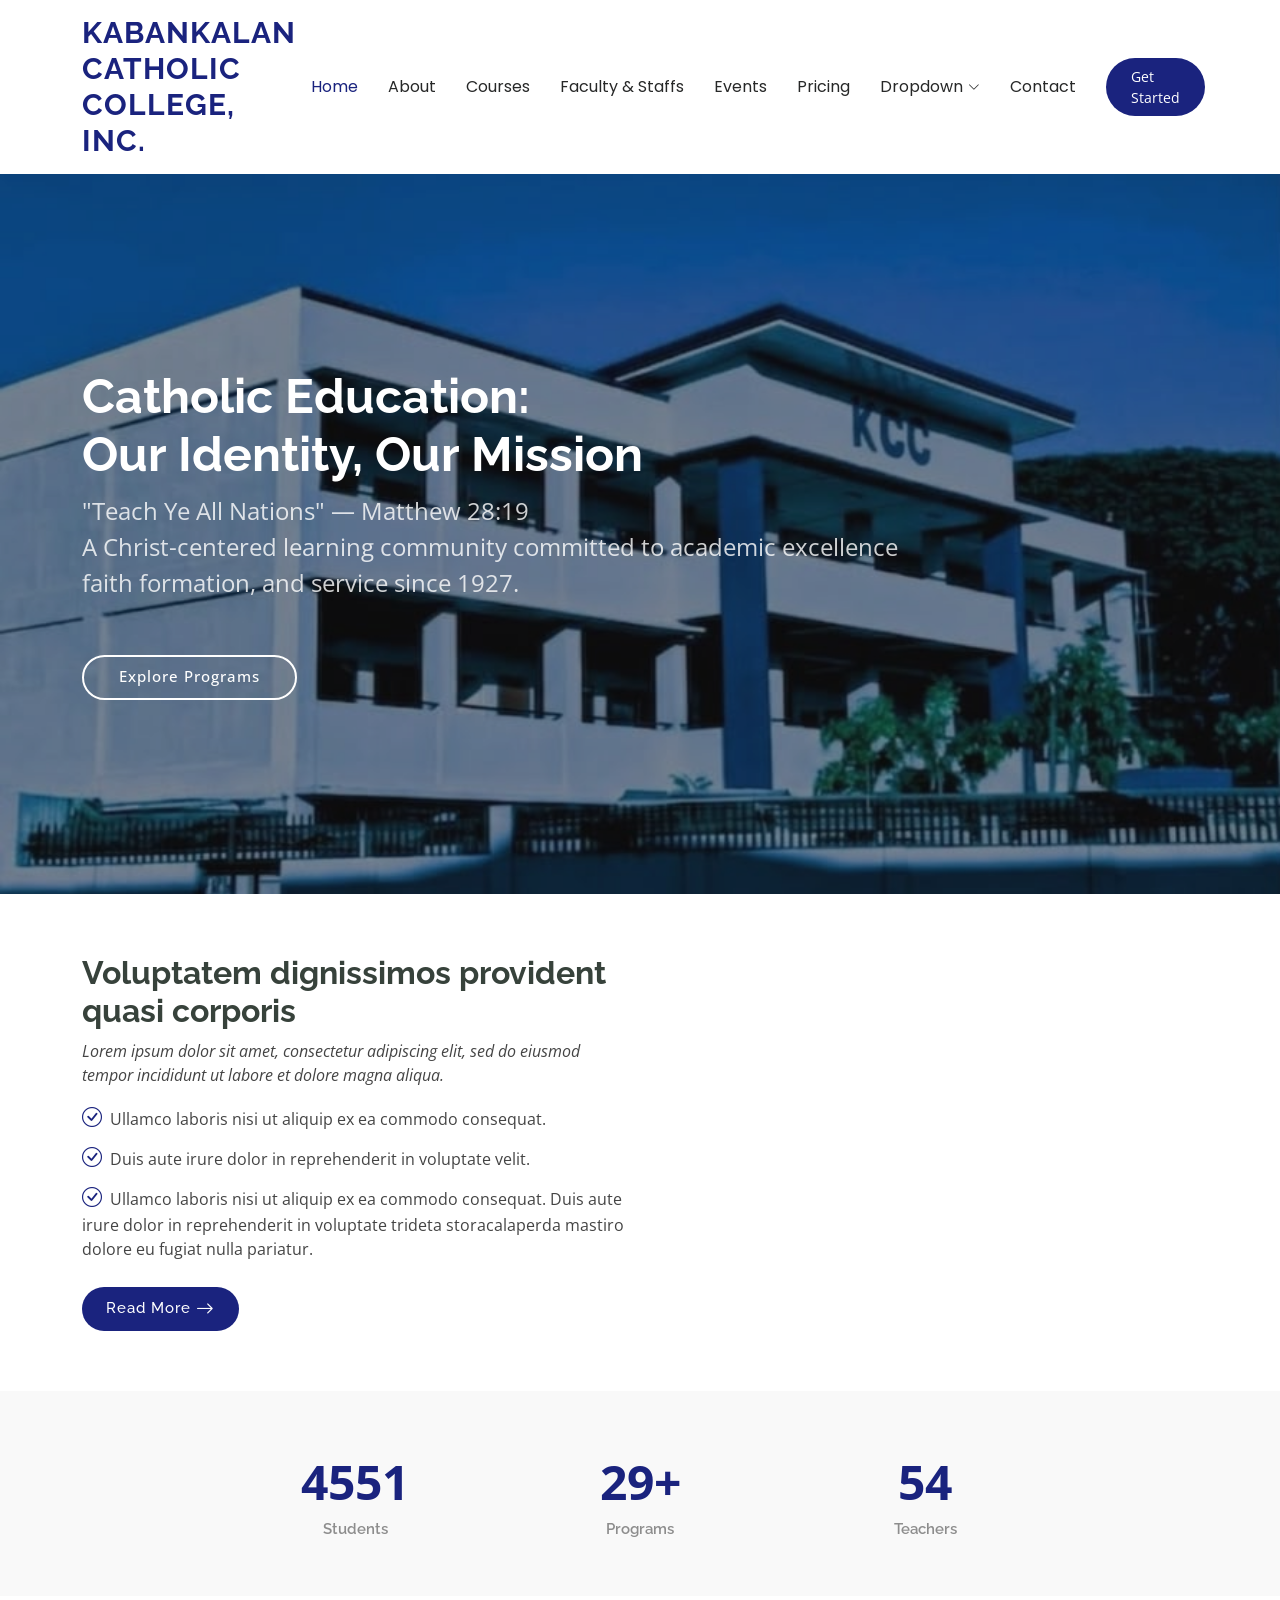
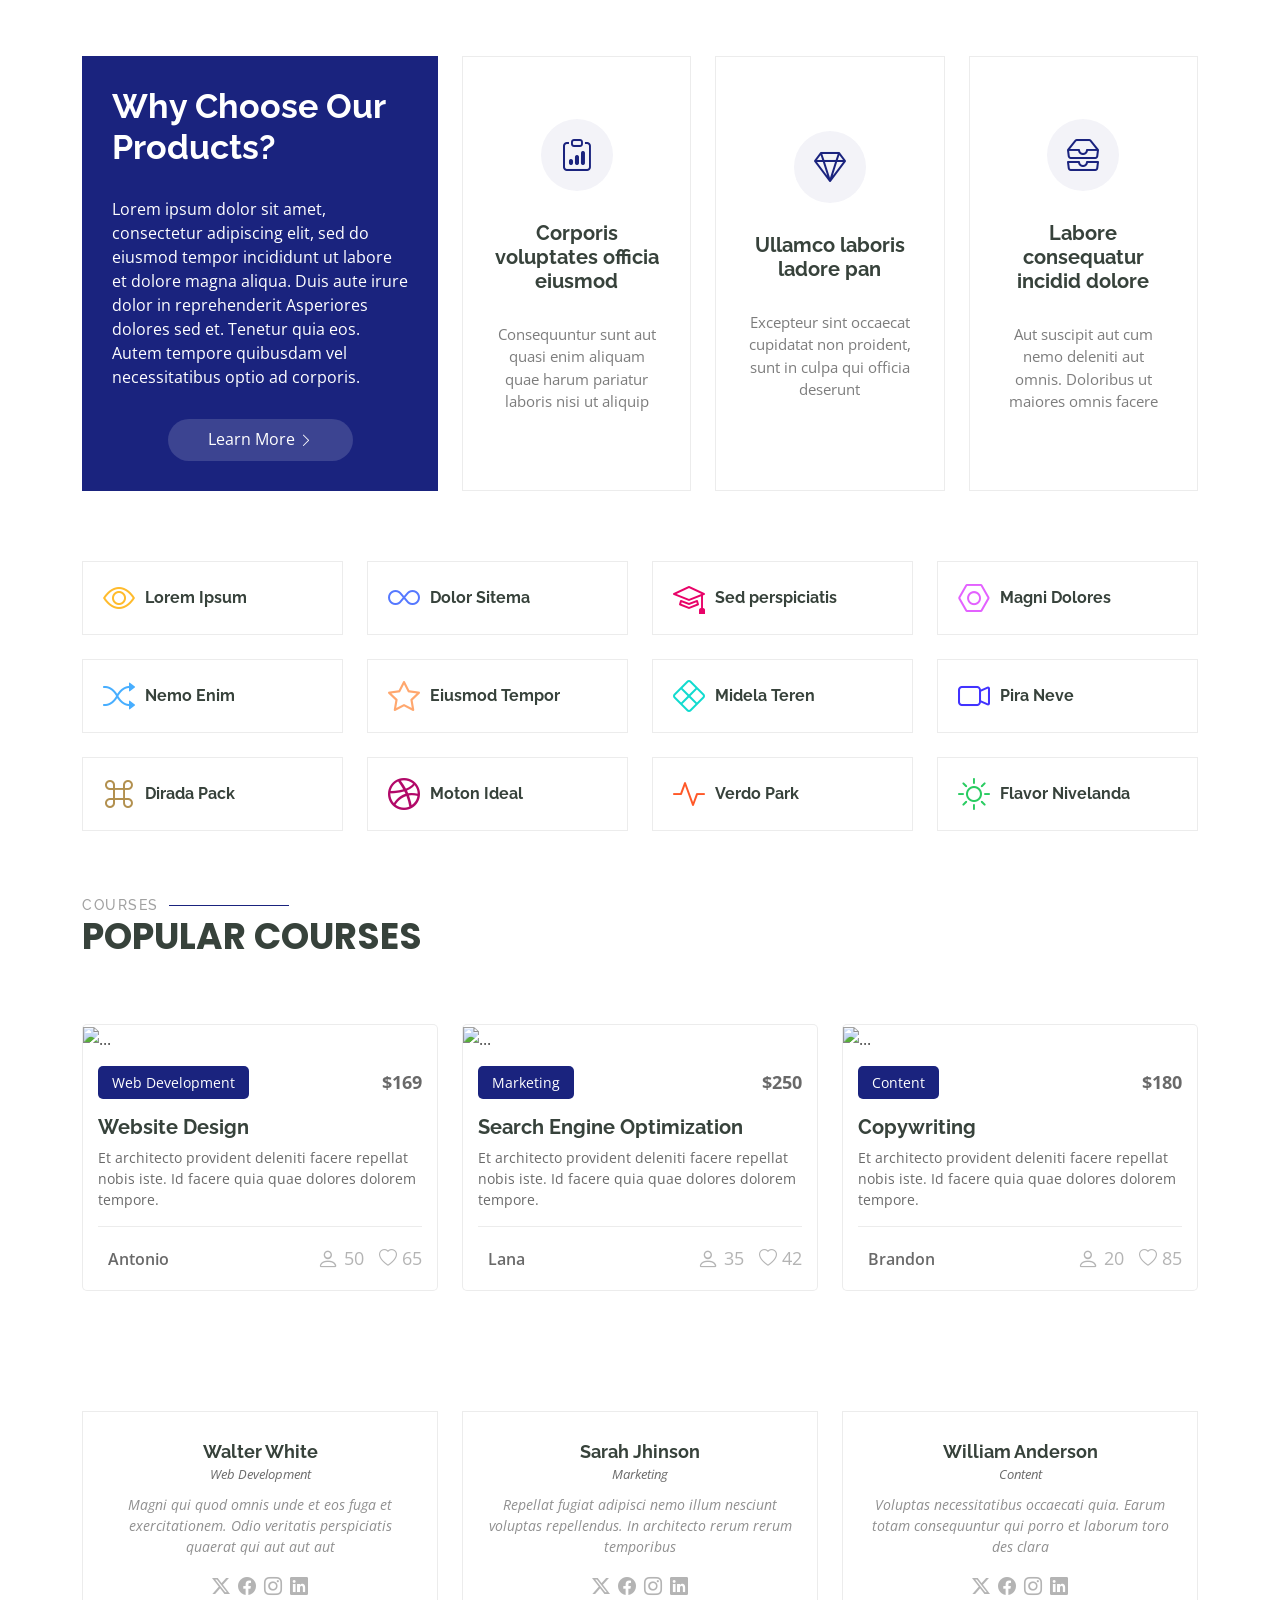
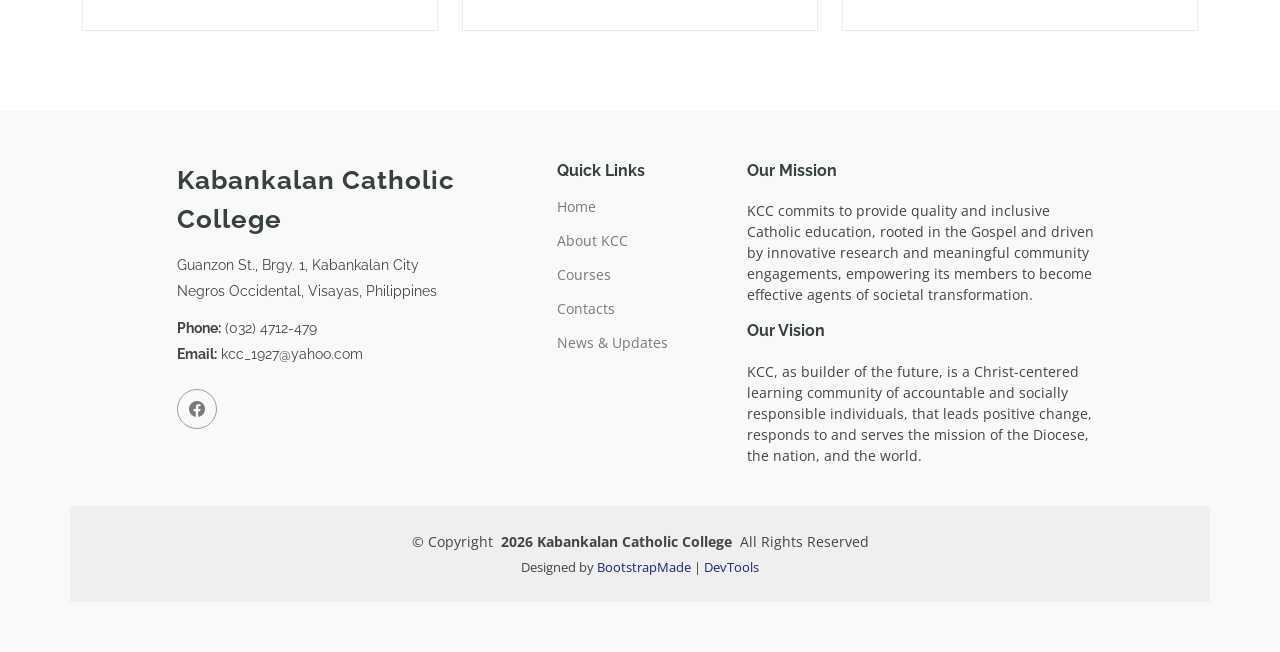
==== commit e55c35ce: "add img on events and minor changes" ====
--- a/index.html
+++ b/index.html
@@ -65,7 +65,7 @@
             </li>
             <li><a href="about.html">About</a></li>
             <li><a href="courses.html">Courses</a></li>
-            <li><a href="trainers.html">Trainers</a></li>
+            <li><a href="trainers.html">Faculty & Staffs</a></li>
             <li><a href="events.html">Events</a></li>
             <li><a href="pricing.html">Pricing</a></li>
             <li class="dropdown">
@@ -183,12 +183,12 @@
       <!-- Counts Section -->
       <section id="counts" class="section counts light-background">
         <div class="container" data-aos="fade-up" data-aos-delay="100">
-          <div class="row gy-4">
+          <div class="row gy-4 justify-content-center">
             <div class="col-lg-3 col-md-6">
               <div class="stats-item text-center w-100 h-100">
                 <span
                   data-purecounter-start="0"
-                  data-purecounter-end="1232"
+                  data-purecounter-end="5001"
                   data-purecounter-duration="1"
                   class="purecounter"
                 ></span>
@@ -201,37 +201,23 @@
               <div class="stats-item text-center w-100 h-100">
                 <span
                   data-purecounter-start="0"
-                  data-purecounter-end="64"
+                  data-purecounter-end="32"
                   data-purecounter-duration="1"
-                  class="purecounter"
+                  class="purecounter plus-sign"
                 ></span>
-                <p>Courses</p>
+                <p>Programs</p>
               </div>
             </div>
             <!-- End Stats Item -->
-
             <div class="col-lg-3 col-md-6">
               <div class="stats-item text-center w-100 h-100">
                 <span
                   data-purecounter-start="0"
-                  data-purecounter-end="42"
+                  data-purecounter-end="60"
                   data-purecounter-duration="1"
                   class="purecounter"
                 ></span>
-                <p>Events</p>
-              </div>
-            </div>
-            <!-- End Stats Item -->
-
-            <div class="col-lg-3 col-md-6">
-              <div class="stats-item text-center w-100 h-100">
-                <span
-                  data-purecounter-start="0"
-                  data-purecounter-end="24"
-                  data-purecounter-duration="1"
-                  class="purecounter"
-                ></span>
-                <p>Trainers</p>
+                <p>Teachers</p>
               </div>
             </div>
             <!-- End Stats Item -->
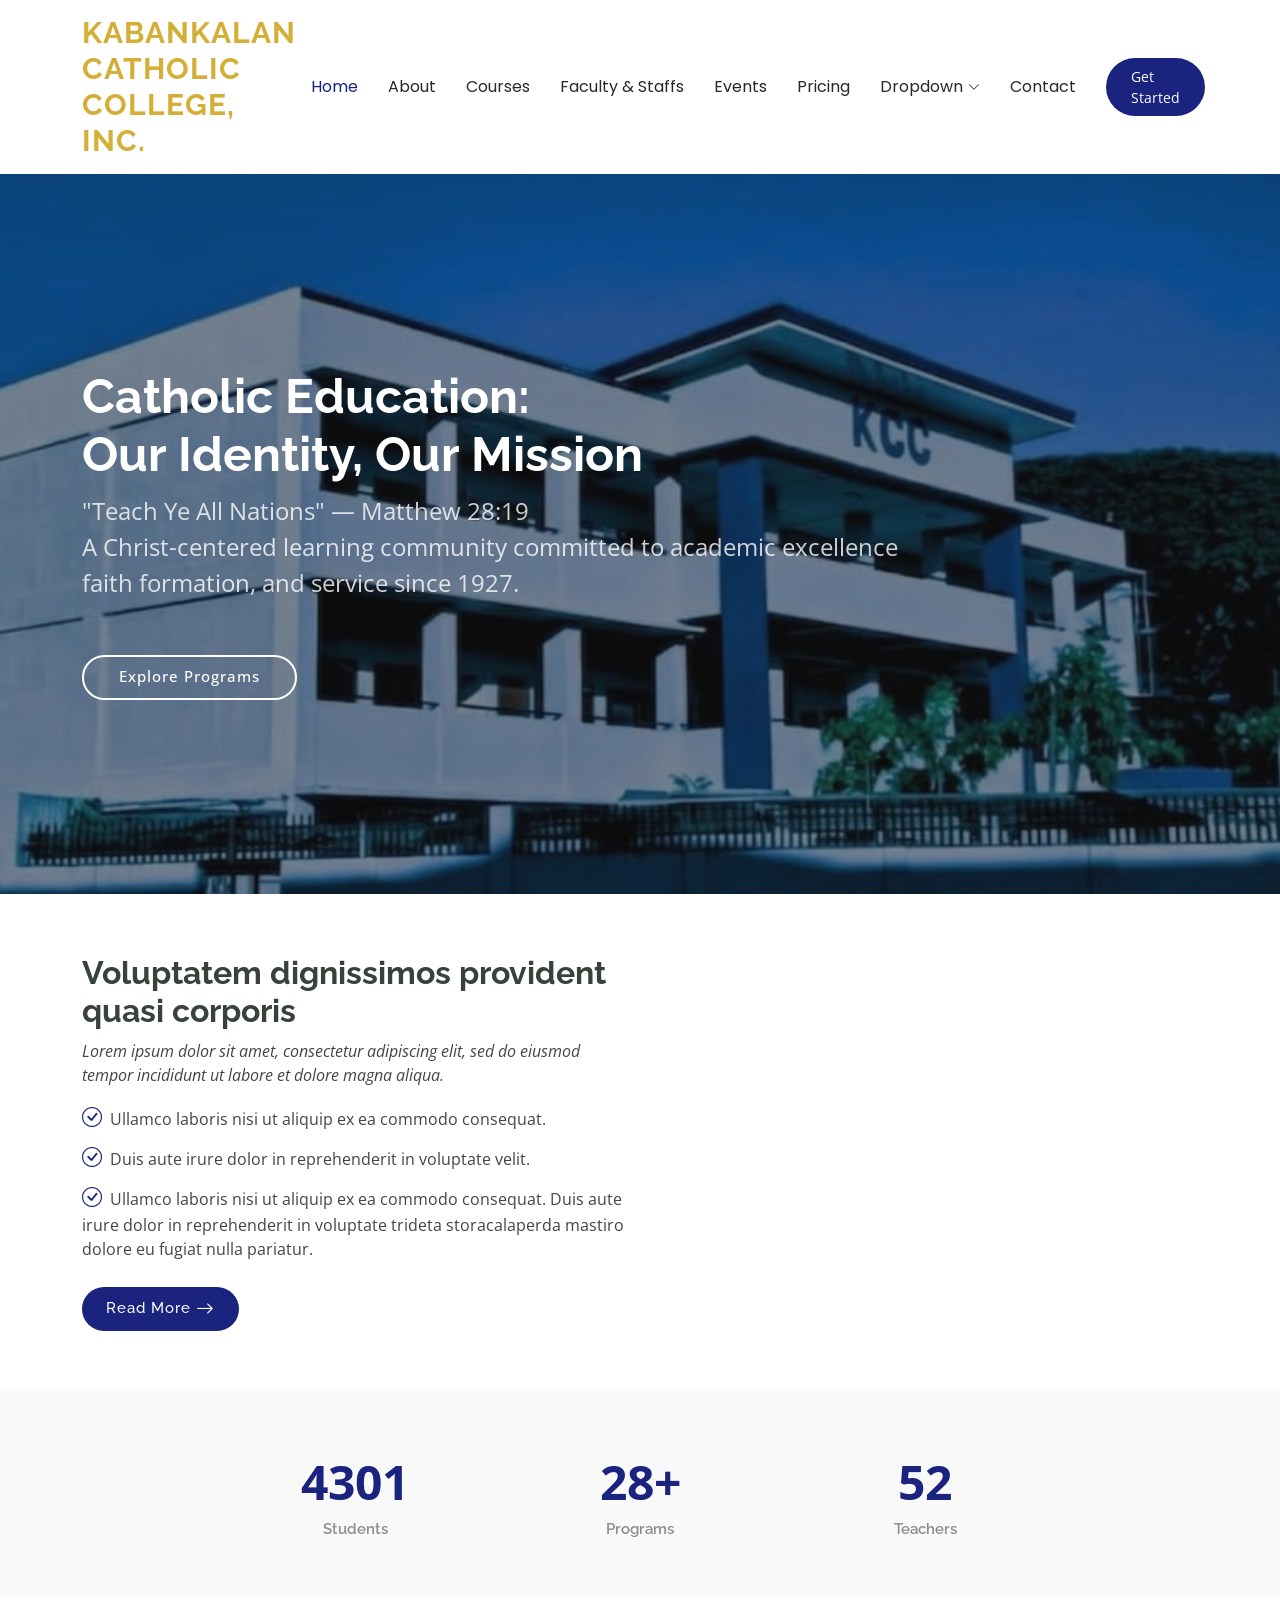
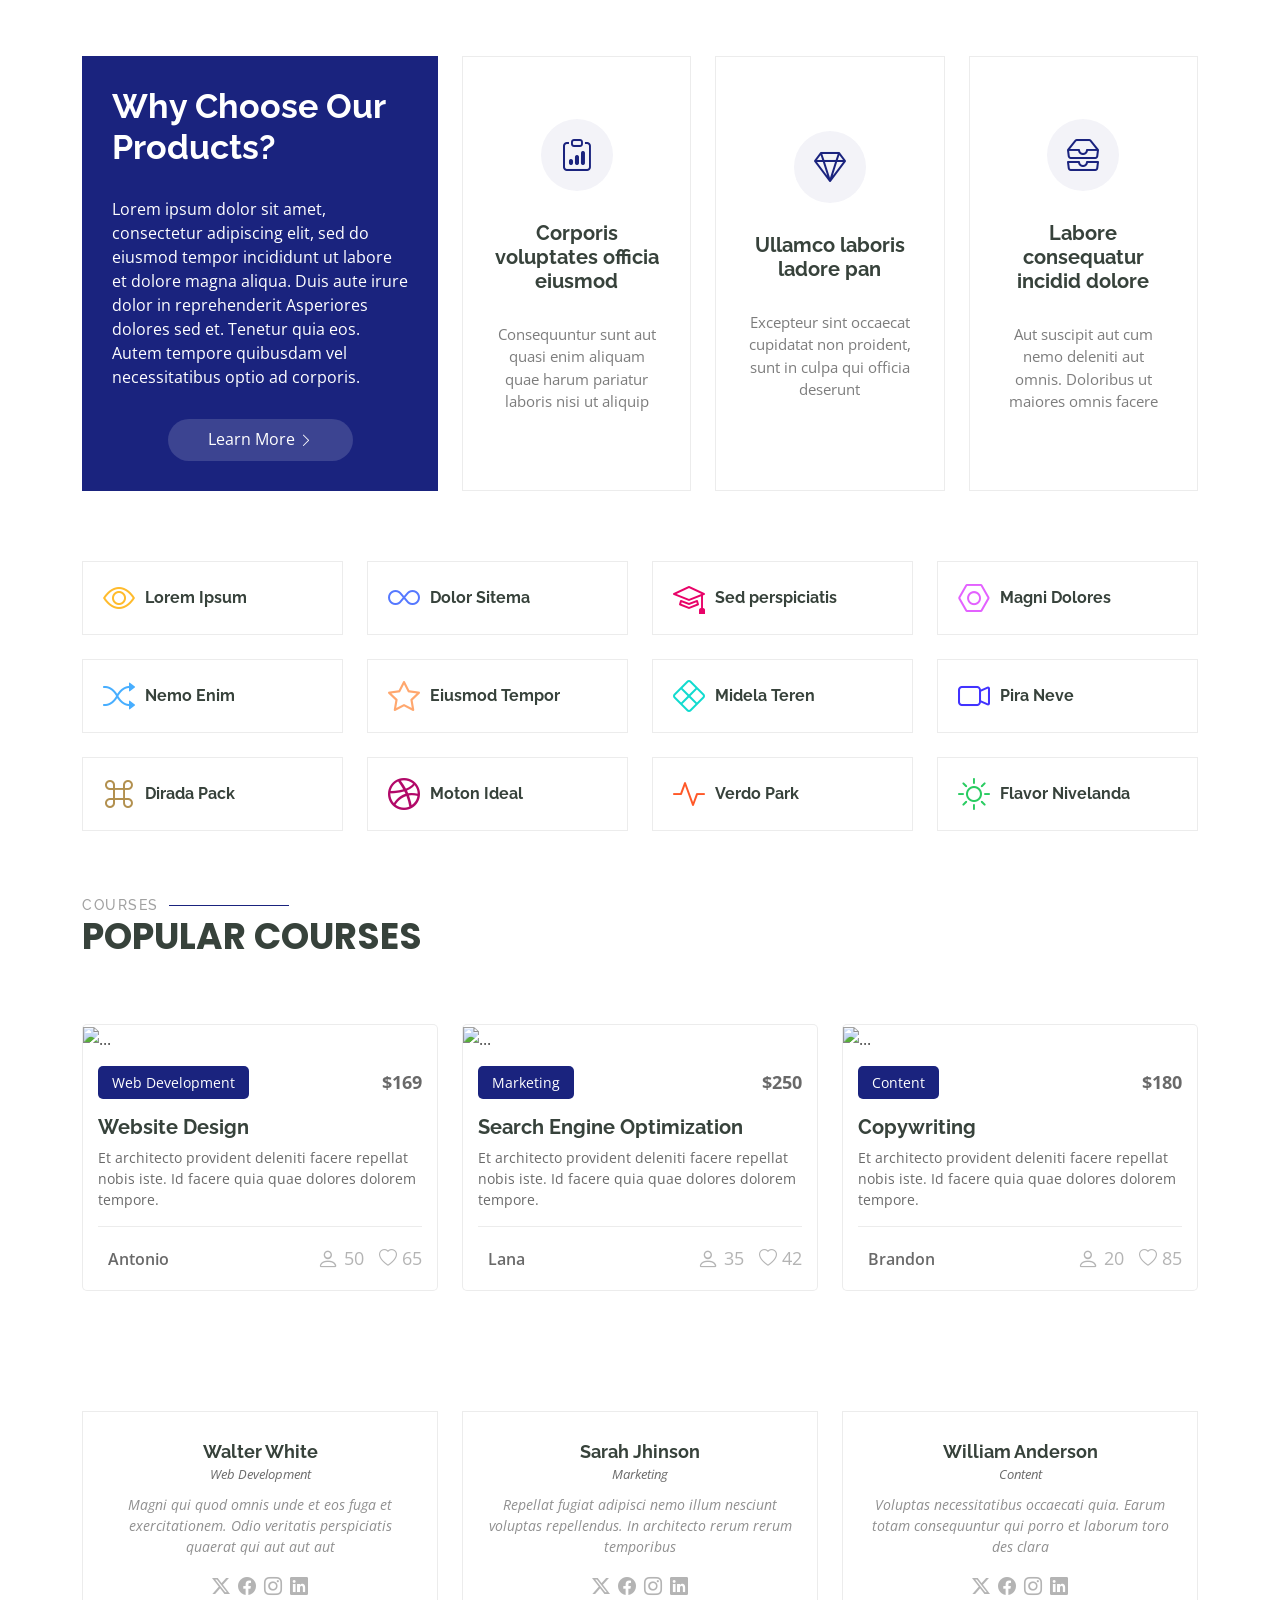
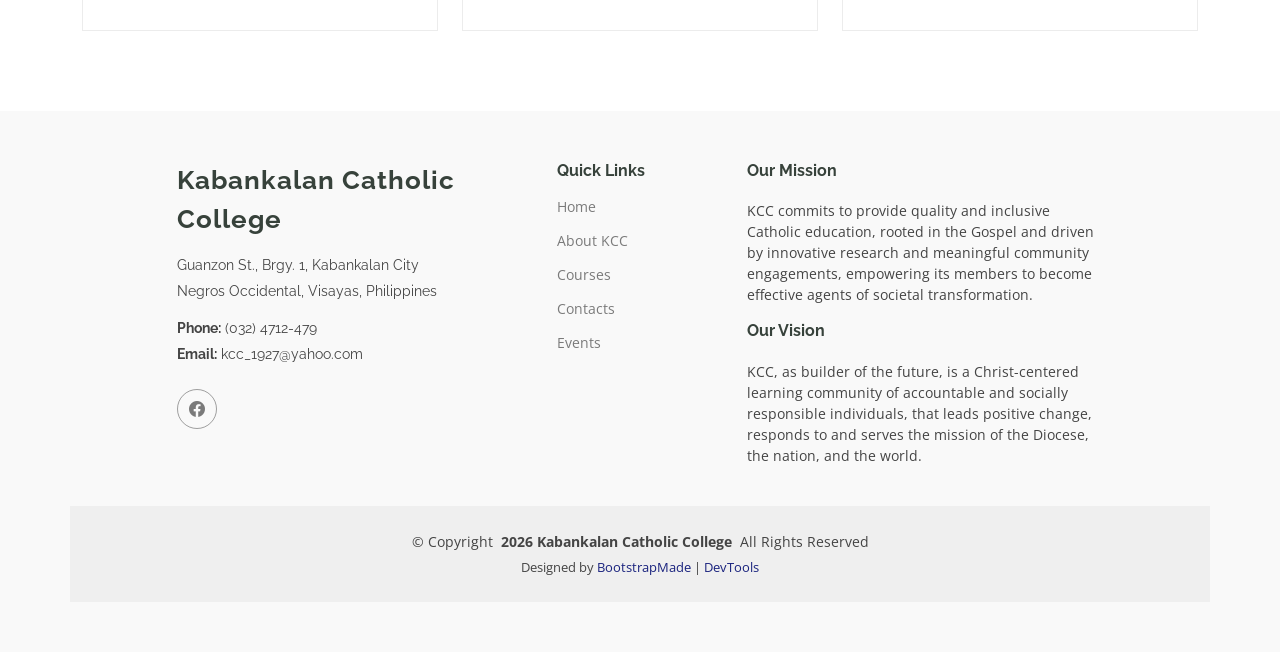
==== commit 8ef07940: "change color font and about box" ====
--- a/index.html
+++ b/index.html
@@ -728,10 +728,10 @@
             <h4>Quick Links</h4>
             <ul>
               <li><a href="index.html">Home</a></li>
-              <li><a href="#">About KCC</a></li>
-              <li><a href="#">Courses</a></li>
-              <li><a href="#">Contacts</a></li>
-              <li><a href="#">News & Updates</a></li>
+              <li><a href="about.html">About KCC</a></li>
+              <li><a href="courses.html">Courses</a></li>
+              <li><a href="contact.html">Contacts</a></li>
+              <li><a href="events.html">Events</a></li>
             </ul>
           </div>
 
--- a/assets/css/main.css
+++ b/assets/css/main.css
@@ -244,7 +244,7 @@
   margin: 0;
   letter-spacing: 1px;
   text-transform: uppercase;
-  color: var(--accent-color);
+  color: #D4AF37;
 }
 
 .header .btn-getstarted,
@@ -1327,7 +1327,7 @@
 }
 
 .testimonials .testimonial-item {
-  background-color: var(--surface-color);
+  background-color: var(--accent-color);
   border: 1px solid color-mix(in srgb, var(--default-color), transparent 90%);
   box-sizing: content-box;
   padding: 30px 30px 30px 60px;
@@ -1348,10 +1348,11 @@
   font-size: 18px;
   font-weight: bold;
   margin: 10px 0 5px 0;
+  color: color-mix(in srgb, var(--background-color), transparent 50%);
 }
 
 .testimonials .testimonial-item h4 {
-  color: color-mix(in srgb, var(--default-color), transparent 50%);
+  color: color-mix(in srgb, var(--background-color), transparent 50%);
   font-size: 14px;
   margin: 0;
 }
@@ -1389,6 +1390,7 @@
 .testimonials .testimonial-item p {
   font-style: italic;
   margin: 15px auto 15px auto;
+  color: color-mix(in srgb, var(--background-color), transparent 50%);
 }
 
 .testimonials .swiper-wrapper {
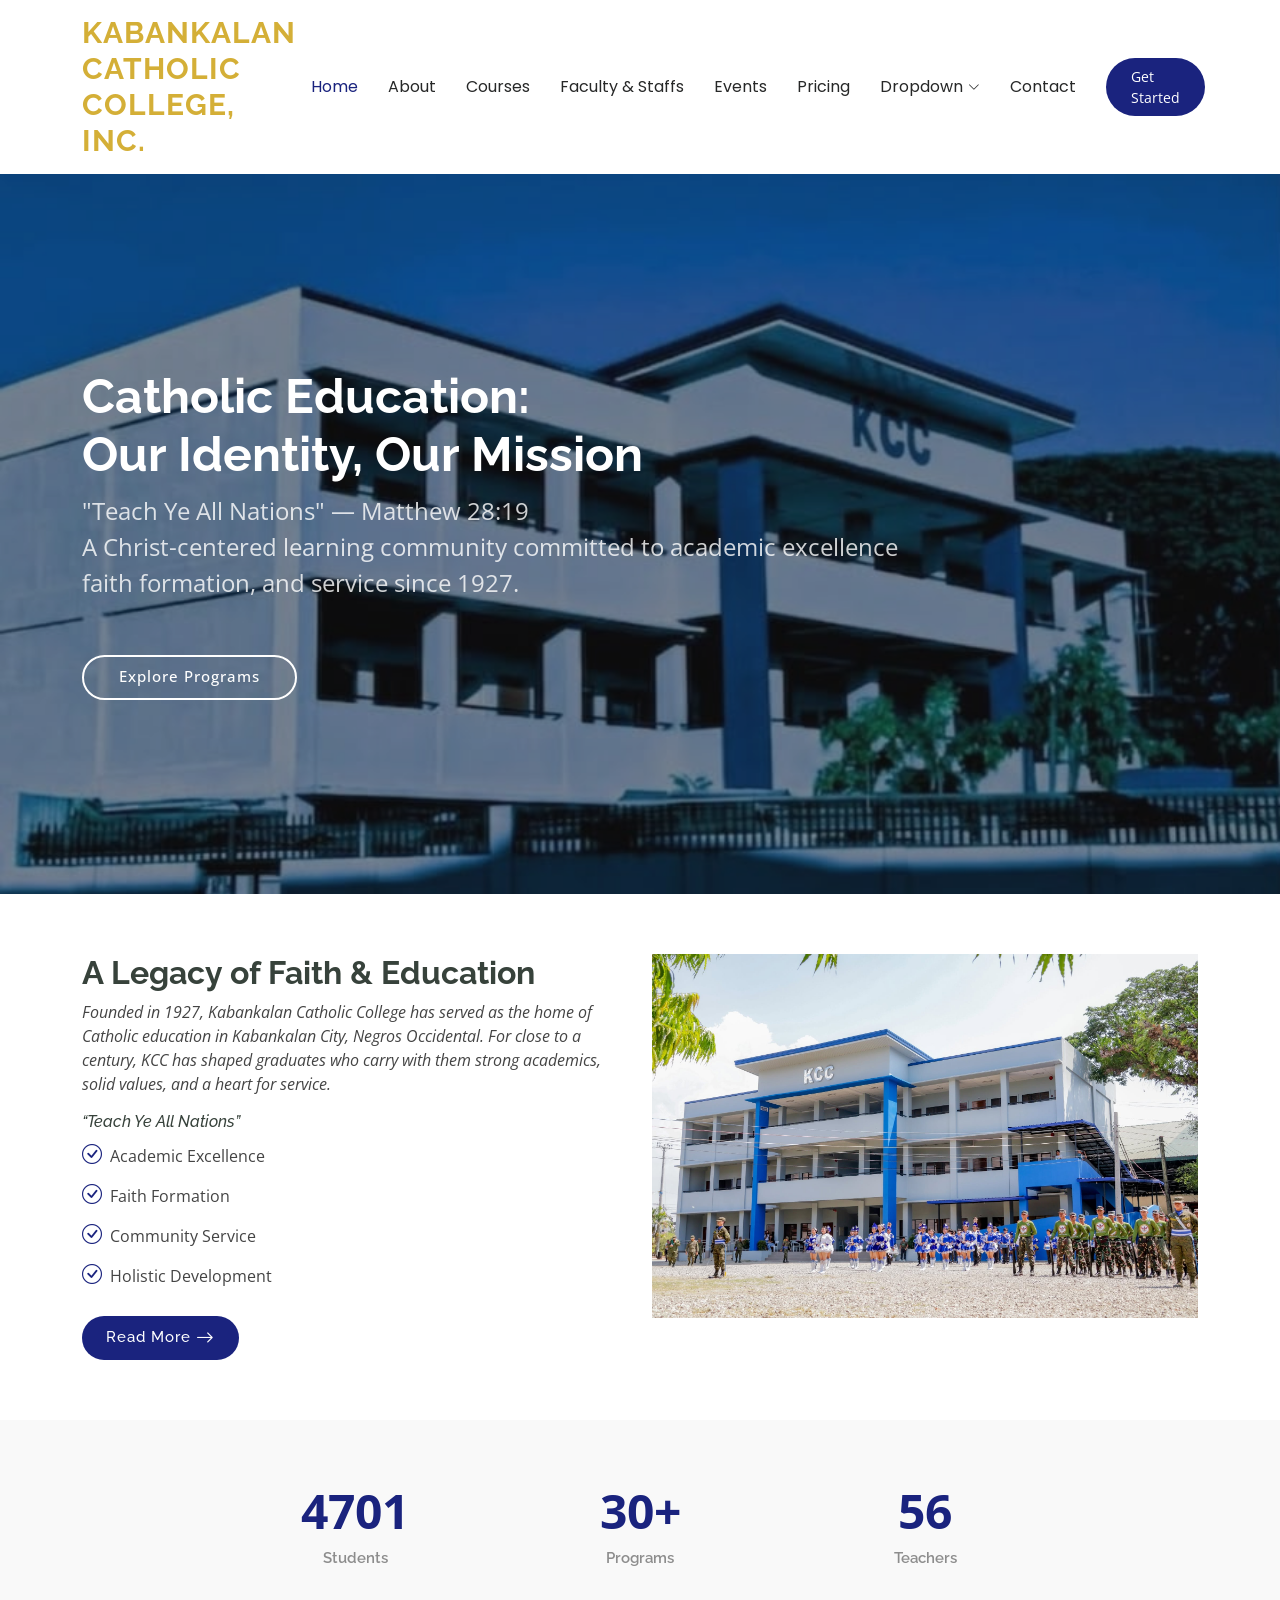
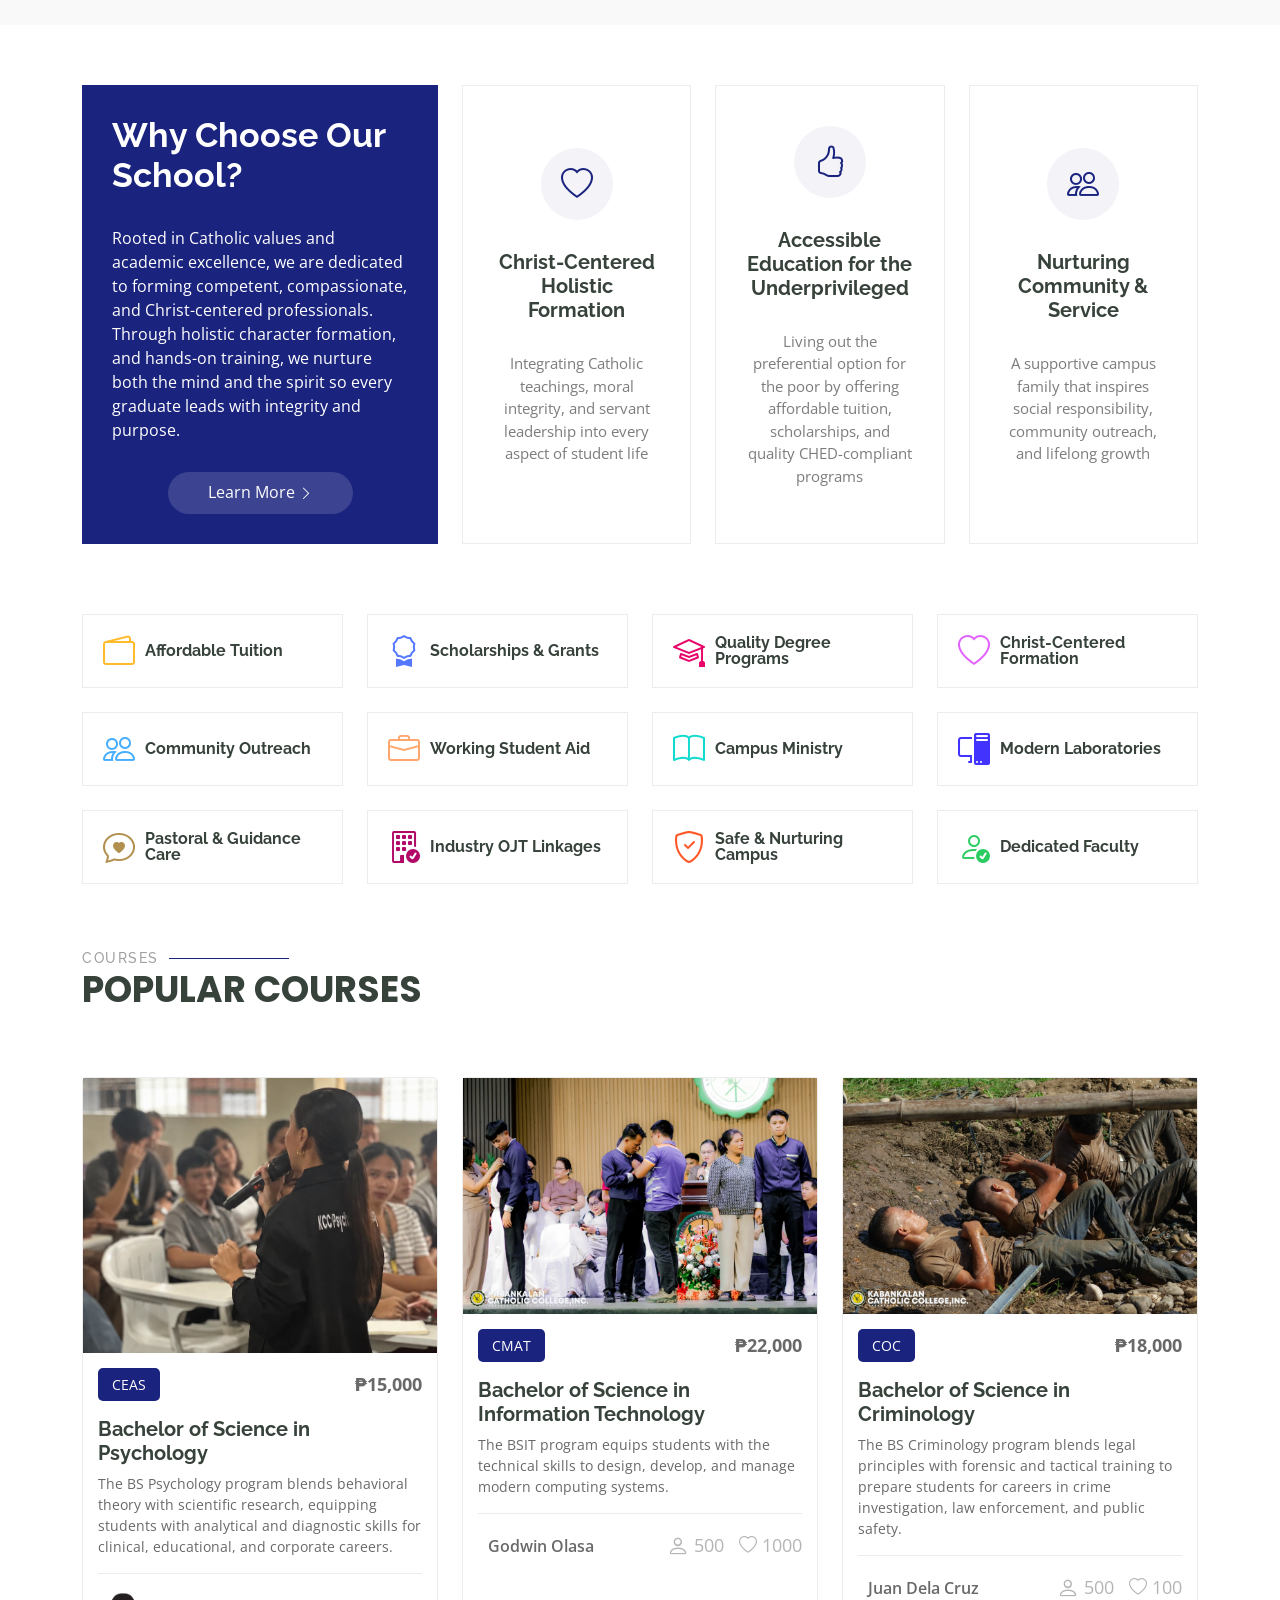
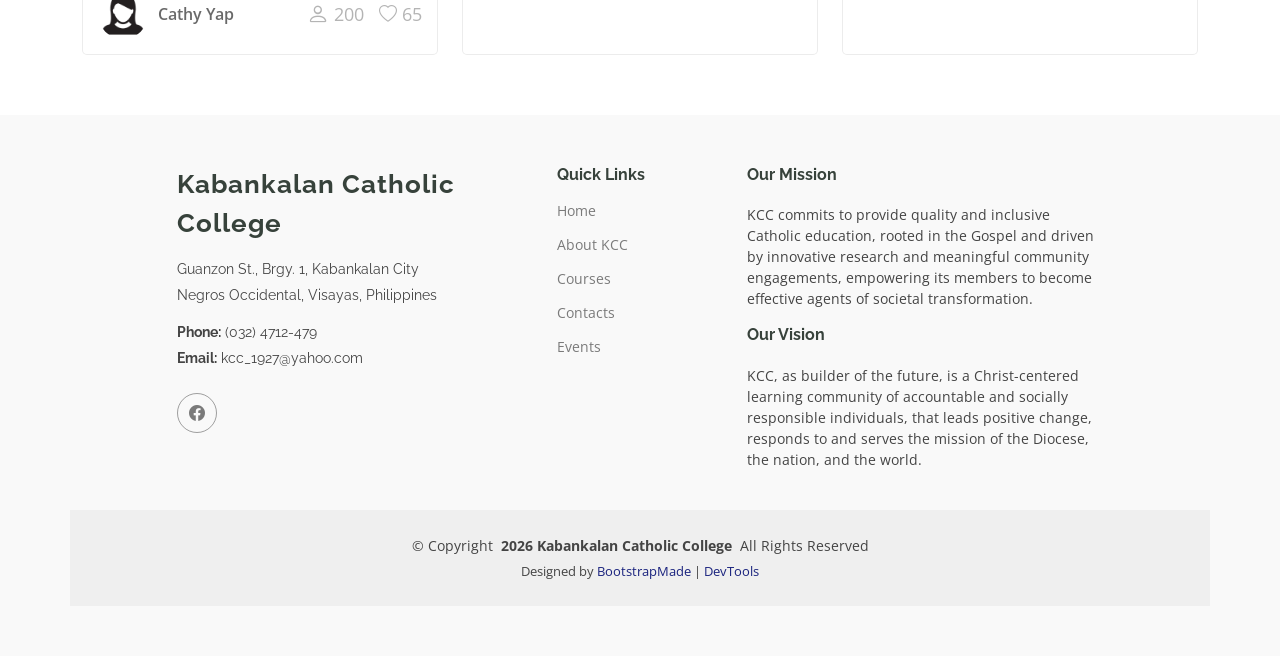
==== commit a62d904d: "add images and edited some infos" ====
--- a/index.html
+++ b/index.html
@@ -133,7 +133,7 @@
               data-aos="fade-up"
               data-aos-delay="100"
             >
-              <img src="assets/img/about.jpg" class="img-fluid" alt="" />
+              <img src="assets/img/KCC-bldg.jpg" class="img-fluid" alt="" />
             </div>
 
             <div
@@ -141,33 +141,35 @@
               data-aos="fade-up"
               data-aos-delay="200"
             >
-              <h3>Voluptatem dignissimos provident quasi corporis</h3>
+              <h3>A Legacy of Faith & Education</h3>
               <p class="fst-italic">
-                Lorem ipsum dolor sit amet, consectetur adipiscing elit, sed do
-                eiusmod tempor incididunt ut labore et dolore magna aliqua.
-              </p>
+                Founded in 1927, Kabankalan Catholic College has served as the home of Catholic education in Kabankalan City, Negros Occidental. For close to a century, KCC has shaped graduates who carry with them strong academics, solid values, and a heart for service.</p>
+
+                <h6 class="fst-italic">“Teach Ye All Nations”</h6>
+              
               <ul>
                 <li>
                   <i class="bi bi-check-circle"></i>
                   <span
-                    >Ullamco laboris nisi ut aliquip ex ea commodo
-                    consequat.</span
+                    >Academic Excellence</span
                   >
                 </li>
                 <li>
                   <i class="bi bi-check-circle"></i>
                   <span
-                    >Duis aute irure dolor in reprehenderit in voluptate
-                    velit.</span
+                    >Faith Formation</span
                   >
                 </li>
                 <li>
                   <i class="bi bi-check-circle"></i>
                   <span
-                    >Ullamco laboris nisi ut aliquip ex ea commodo consequat.
-                    Duis aute irure dolor in reprehenderit in voluptate trideta
-                    storacalaperda mastiro dolore eu fugiat nulla
-                    pariatur.</span
+                    >Community Service </span
+                  >
+                </li>
+                <li>
+                  <i class="bi bi-check-circle"></i>
+                  <span
+                    >Holistic Development</span
                   >
                 </li>
               </ul>
@@ -228,227 +230,229 @@
 
       <!-- Why Us Section -->
       <section id="why-us" class="section why-us">
-        <div class="container">
-          <div class="row gy-4">
-            <div class="col-lg-4" data-aos="fade-up" data-aos-delay="100">
-              <div class="why-box">
-                <h3>Why Choose Our Products?</h3>
+  <div class="container">
+    <div class="row gy-4">
+      <div class="col-lg-4" data-aos="fade-up" data-aos-delay="100">
+        <div class="why-box">
+          <h3>Why Choose Our School?</h3>
+          <p>
+            Rooted in Catholic values and academic excellence, we are dedicated
+            to forming competent, compassionate, and Christ-centered
+            professionals. Through holistic character formation, and hands-on training, we nurture both the mind and the
+            spirit so every graduate leads with integrity and purpose.
+          </p>
+          <div class="text-center">
+            <a href="about.html" class="more-btn"
+              ><span>Learn More</span> <i class="bi bi-chevron-right"></i
+            ></a>
+          </div>
+        </div>
+      </div>
+      <!-- End Why Box -->
+
+      <div class="col-lg-8 d-flex align-items-stretch">
+        <div class="row gy-4" data-aos="fade-up" data-aos-delay="200">
+          <div class="col-xl-4">
+            <div
+              class="icon-box d-flex flex-column justify-content-center align-items-center"
+            >
+              <i class="bi bi-heart"></i>
+              <h4>Christ-Centered Holistic Formation</h4>
+              <p>
+                Integrating Catholic teachings, moral integrity, and servant
+                leadership into every aspect of student life
+              </p>
+            </div>
+          </div>
+          <!-- End Icon Box -->
+
+              <div class="col-xl-4" data-aos="fade-up" data-aos-delay="300">
+              <div
+              class="icon-box d-flex flex-column justify-content-center align-items-center"
+  >
+              <i class="bi bi-hand-thumbs-up"></i>
+              <h4>Accessible Education for the Underprivileged</h4>
                 <p>
-                  Lorem ipsum dolor sit amet, consectetur adipiscing elit, sed
-                  do eiusmod tempor incididunt ut labore et dolore magna aliqua.
-                  Duis aute irure dolor in reprehenderit Asperiores dolores sed
-                  et. Tenetur quia eos. Autem tempore quibusdam vel
-                  necessitatibus optio ad corporis.
-                </p>
-                <div class="text-center">
-                  <a href="#" class="more-btn"
-                    ><span>Learn More</span> <i class="bi bi-chevron-right"></i
-                  ></a>
-                </div>
+                  Living out the preferential option for the poor by offering affordable
+                  tuition, scholarships, and quality CHED-compliant programs
+               </p>
               </div>
-            </div>
-            <!-- End Why Box -->
-
-            <div class="col-lg-8 d-flex align-items-stretch">
-              <div class="row gy-4" data-aos="fade-up" data-aos-delay="200">
-                <div class="col-xl-4">
-                  <div
-                    class="icon-box d-flex flex-column justify-content-center align-items-center"
-                  >
-                    <i class="bi bi-clipboard-data"></i>
-                    <h4>Corporis voluptates officia eiusmod</h4>
-                    <p>
-                      Consequuntur sunt aut quasi enim aliquam quae harum
-                      pariatur laboris nisi ut aliquip
-                    </p>
-                  </div>
-                </div>
-                <!-- End Icon Box -->
-
-                <div class="col-xl-4" data-aos="fade-up" data-aos-delay="300">
-                  <div
-                    class="icon-box d-flex flex-column justify-content-center align-items-center"
-                  >
-                    <i class="bi bi-gem"></i>
-                    <h4>Ullamco laboris ladore pan</h4>
-                    <p>
-                      Excepteur sint occaecat cupidatat non proident, sunt in
-                      culpa qui officia deserunt
-                    </p>
-                  </div>
-                </div>
-                <!-- End Icon Box -->
-
-                <div class="col-xl-4" data-aos="fade-up" data-aos-delay="400">
-                  <div
-                    class="icon-box d-flex flex-column justify-content-center align-items-center"
-                  >
-                    <i class="bi bi-inboxes"></i>
-                    <h4>Labore consequatur incidid dolore</h4>
-                    <p>
-                      Aut suscipit aut cum nemo deleniti aut omnis. Doloribus ut
-                      maiores omnis facere
-                    </p>
-                  </div>
-                </div>
-                <!-- End Icon Box -->
               </div>
-            </div>
-          </div>
-        </div>
-      </section>
+
+          <!-- End Icon Box -->
+
+          <div class="col-xl-4" data-aos="fade-up" data-aos-delay="400">
+            <div
+              class="icon-box d-flex flex-column justify-content-center align-items-center"
+            >
+              <i class="bi bi-people"></i>
+              <h4>Nurturing Community &amp; Service</h4>
+              <p>
+                A supportive campus family that inspires social responsibility,
+                community outreach, and lifelong growth
+              </p>
+            </div>
+          </div>
+          <!-- End Icon Box -->
+        </div>
+      </div>
+    </div>
+  </div>
+</section>
+
       <!-- /Why Us Section -->
 
       <!-- Features Section -->
       <section id="features" class="features section">
-        <div class="container">
-          <div class="row gy-4">
-            <div
-              class="col-lg-3 col-md-4"
-              data-aos="fade-up"
-              data-aos-delay="100"
-            >
-              <div class="features-item">
-                <i class="bi bi-eye" style="color: #ffbb2c"></i>
-                <h3><a href="" class="stretched-link">Lorem Ipsum</a></h3>
-              </div>
-            </div>
-            <!-- End Feature Item -->
-
-            <div
-              class="col-lg-3 col-md-4"
-              data-aos="fade-up"
-              data-aos-delay="200"
-            >
-              <div class="features-item">
-                <i class="bi bi-infinity" style="color: #5578ff"></i>
-                <h3><a href="" class="stretched-link">Dolor Sitema</a></h3>
-              </div>
-            </div>
-            <!-- End Feature Item -->
-
-            <div
-              class="col-lg-3 col-md-4"
-              data-aos="fade-up"
-              data-aos-delay="300"
-            >
-              <div class="features-item">
-                <i class="bi bi-mortarboard" style="color: #e80368"></i>
-                <h3><a href="" class="stretched-link">Sed perspiciatis</a></h3>
-              </div>
-            </div>
-            <!-- End Feature Item -->
-
-            <div
-              class="col-lg-3 col-md-4"
-              data-aos="fade-up"
-              data-aos-delay="400"
-            >
-              <div class="features-item">
-                <i class="bi bi-nut" style="color: #e361ff"></i>
-                <h3><a href="" class="stretched-link">Magni Dolores</a></h3>
-              </div>
-            </div>
-            <!-- End Feature Item -->
-
-            <div
-              class="col-lg-3 col-md-4"
-              data-aos="fade-up"
-              data-aos-delay="500"
-            >
-              <div class="features-item">
-                <i class="bi bi-shuffle" style="color: #47aeff"></i>
-                <h3><a href="" class="stretched-link">Nemo Enim</a></h3>
-              </div>
-            </div>
-            <!-- End Feature Item -->
-
-            <div
-              class="col-lg-3 col-md-4"
-              data-aos="fade-up"
-              data-aos-delay="600"
-            >
-              <div class="features-item">
-                <i class="bi bi-star" style="color: #ffa76e"></i>
-                <h3><a href="" class="stretched-link">Eiusmod Tempor</a></h3>
-              </div>
-            </div>
-            <!-- End Feature Item -->
-
-            <div
-              class="col-lg-3 col-md-4"
-              data-aos="fade-up"
-              data-aos-delay="700"
-            >
-              <div class="features-item">
-                <i class="bi bi-x-diamond" style="color: #11dbcf"></i>
-                <h3><a href="" class="stretched-link">Midela Teren</a></h3>
-              </div>
-            </div>
-            <!-- End Feature Item -->
-
-            <div
-              class="col-lg-3 col-md-4"
-              data-aos="fade-up"
-              data-aos-delay="800"
-            >
-              <div class="features-item">
-                <i class="bi bi-camera-video" style="color: #4233ff"></i>
-                <h3><a href="" class="stretched-link">Pira Neve</a></h3>
-              </div>
-            </div>
-            <!-- End Feature Item -->
-
-            <div
-              class="col-lg-3 col-md-4"
-              data-aos="fade-up"
-              data-aos-delay="900"
-            >
-              <div class="features-item">
-                <i class="bi bi-command" style="color: #b2904f"></i>
-                <h3><a href="" class="stretched-link">Dirada Pack</a></h3>
-              </div>
-            </div>
-            <!-- End Feature Item -->
-
-            <div
-              class="col-lg-3 col-md-4"
-              data-aos="fade-up"
-              data-aos-delay="1000"
-            >
-              <div class="features-item">
-                <i class="bi bi-dribbble" style="color: #b20969"></i>
-                <h3><a href="" class="stretched-link">Moton Ideal</a></h3>
-              </div>
-            </div>
-            <!-- End Feature Item -->
-
-            <div
-              class="col-lg-3 col-md-4"
-              data-aos="fade-up"
-              data-aos-delay="1100"
-            >
-              <div class="features-item">
-                <i class="bi bi-activity" style="color: #ff5828"></i>
-                <h3><a href="" class="stretched-link">Verdo Park</a></h3>
-              </div>
-            </div>
-            <!-- End Feature Item -->
-
-            <div
-              class="col-lg-3 col-md-4"
-              data-aos="fade-up"
-              data-aos-delay="1200"
-            >
-              <div class="features-item">
-                <i class="bi bi-brightness-high" style="color: #29cc61"></i>
-                <h3><a href="" class="stretched-link">Flavor Nivelanda</a></h3>
-              </div>
-            </div>
-            <!-- End Feature Item -->
-          </div>
-        </div>
-      </section>
+  <div class="container">
+    <div class="row gy-4">
+      <div
+        class="col-lg-3 col-md-4"
+        data-aos="fade-up"
+        data-aos-delay="100"
+      >
+        <div class="features-item">
+          <i class="bi bi-wallet2" style="color: #ffbb2c"></i>
+          <h3><a href="" class="stretched-link">Affordable Tuition</a></h3>
+        </div>
+      </div>
+      <!-- End Feature Item -->
+
+      <div
+        class="col-lg-3 col-md-4"
+        data-aos="fade-up"
+        data-aos-delay="200"
+      >
+        <div class="features-item">
+          <i class="bi bi-award" style="color: #5578ff"></i>
+          <h3><a href="" class="stretched-link">Scholarships &amp; Grants</a></h3>
+        </div>
+      </div>
+      <!-- End Feature Item -->
+
+      <div
+        class="col-lg-3 col-md-4"
+        data-aos="fade-up"
+        data-aos-delay="300"
+      >
+        <div class="features-item">
+          <i class="bi bi-mortarboard" style="color: #e80368"></i>
+          <h3><a href="" class="stretched-link">Quality Degree Programs</a></h3>
+        </div>
+      </div>
+      <!-- End Feature Item -->
+
+      <div
+        class="col-lg-3 col-md-4"
+        data-aos="fade-up"
+        data-aos-delay="400"
+      >
+        <div class="features-item">
+          <i class="bi bi-heart" style="color: #e361ff"></i>
+          <h3><a href="" class="stretched-link">Christ-Centered Formation</a></h3>
+        </div>
+      </div>
+      <!-- End Feature Item -->
+
+      <div
+        class="col-lg-3 col-md-4"
+        data-aos="fade-up"
+        data-aos-delay="500"
+      >
+        <div class="features-item">
+          <i class="bi bi-people" style="color: #47aeff"></i>
+          <h3><a href="" class="stretched-link">Community Outreach</a></h3>
+        </div>
+      </div>
+      <!-- End Feature Item -->
+
+      <div
+        class="col-lg-3 col-md-4"
+        data-aos="fade-up"
+        data-aos-delay="600"
+      >
+        <div class="features-item">
+          <i class="bi bi-briefcase" style="color: #ffa76e"></i>
+          <h3><a href="" class="stretched-link">Working Student Aid</a></h3>
+        </div>
+      </div>
+      <!-- End Feature Item -->
+
+      <div
+        class="col-lg-3 col-md-4"
+        data-aos="fade-up"
+        data-aos-delay="700"
+      >
+        <div class="features-item">
+          <i class="bi bi-book" style="color: #11dbcf"></i>
+          <h3><a href="" class="stretched-link">Campus Ministry</a></h3>
+        </div>
+      </div>
+      <!-- End Feature Item -->
+
+      <div
+        class="col-lg-3 col-md-4"
+        data-aos="fade-up"
+        data-aos-delay="800"
+      >
+        <div class="features-item">
+          <i class="bi bi-pc-display" style="color: #4233ff"></i>
+          <h3><a href="" class="stretched-link">Modern Laboratories</a></h3>
+        </div>
+      </div>
+      <!-- End Feature Item -->
+
+      <div
+        class="col-lg-3 col-md-4"
+        data-aos="fade-up"
+        data-aos-delay="900"
+      >
+        <div class="features-item">
+          <i class="bi bi-chat-heart" style="color: #b2904f"></i>
+          <h3><a href="" class="stretched-link">Pastoral &amp; Guidance Care</a></h3>
+        </div>
+      </div>
+      <!-- End Feature Item -->
+
+      <div
+        class="col-lg-3 col-md-4"
+        data-aos="fade-up"
+        data-aos-delay="1000"
+      >
+        <div class="features-item">
+          <i class="bi bi-building-check" style="color: #b20969"></i>
+          <h3><a href="" class="stretched-link">Industry OJT Linkages</a></h3>
+        </div>
+      </div>
+      <!-- End Feature Item -->
+
+      <div
+        class="col-lg-3 col-md-4"
+        data-aos="fade-up"
+        data-aos-delay="1100"
+      >
+        <div class="features-item">
+          <i class="bi bi-shield-check" style="color: #ff5828"></i>
+          <h3><a href="" class="stretched-link">Safe &amp; Nurturing Campus</a></h3>
+        </div>
+      </div>
+      <!-- End Feature Item -->
+
+      <div
+        class="col-lg-3 col-md-4"
+        data-aos="fade-up"
+        data-aos-delay="1200"
+      >
+        <div class="features-item">
+          <i class="bi bi-person-check" style="color: #29cc61"></i>
+          <h3><a href="" class="stretched-link">Dedicated Faculty</a></h3>
+        </div>
+      </div>
+      <!-- End Feature Item -->
+    </div>
+  </div>
+</section>
+
       <!-- /Features Section -->
 
       <!-- Courses Section -->
@@ -469,36 +473,35 @@
             >
               <div class="course-item">
                 <img
-                  src="assets/img/course/course-1.webp"
-                  class="img-fluid"
+                  src="assets/img/course/Psyc.png"
+                  class="img-fluid w-100" style="height: 275px; object-fit: cover;"
                   alt="..."
                 />
                 <div class="course-content">
                   <div
                     class="d-flex justify-content-between align-items-center mb-3"
                   >
-                    <p class="category">Web Development</p>
-                    <p class="price">$169</p>
+                    <p class="category">CEAS</p>
+                    <p class="price">₱15,000</p>
                   </div>
 
-                  <h3><a href="course-details.html">Website Design</a></h3>
+                  <h3><a href="course-details.html">Bachelor of Science in Psychology</a></h3>
                   <p class="description">
-                    Et architecto provident deleniti facere repellat nobis iste.
-                    Id facere quia quae dolores dolorem tempore.
+                  The BS Psychology program blends behavioral theory with scientific research, equipping students with analytical and diagnostic skills for clinical, educational, and corporate careers.
                   </p>
                   <div
                     class="trainer d-flex justify-content-between align-items-center"
                   >
                     <div class="trainer-profile d-flex align-items-center">
                       <img
-                        src="assets/img/person/person-m-7.webp"
+                        src="assets/img/person/Girl.png"
                         class="img-fluid"
                         alt=""
                       />
-                      <a href="" class="trainer-link">Antonio</a>
+                      <a href="" class="trainer-link">Cathy Yap</a>
                     </div>
                     <div class="trainer-rank d-flex align-items-center">
-                      <i class="bi bi-person user-icon"></i>&nbsp;50
+                      <i class="bi bi-person user-icon"></i>&nbsp;200
                       &nbsp;&nbsp;
                       <i class="bi bi-heart heart-icon"></i>&nbsp;65
                     </div>
@@ -515,7 +518,7 @@
             >
               <div class="course-item">
                 <img
-                  src="assets/img/course/course-2.webp"
+                  src="assets/img/course/IT.webp"
                   class="img-fluid"
                   alt="..."
                 />
@@ -523,32 +526,30 @@
                   <div
                     class="d-flex justify-content-between align-items-center mb-3"
                   >
-                    <p class="category">Marketing</p>
-                    <p class="price">$250</p>
+                    <p class="category">CMAT</p>
+                    <p class="price">₱22,000</p>
                   </div>
 
                   <h3>
-                    <a href="course-details.html">Search Engine Optimization</a>
+                    <a href="course-bsit.html">Bachelor of Science in Information Technology</a>
                   </h3>
                   <p class="description">
-                    Et architecto provident deleniti facere repellat nobis iste.
-                    Id facere quia quae dolores dolorem tempore.
-                  </p>
+                  The BSIT program equips students with the technical skills to design, develop, and manage modern computing systems.</p>
                   <div
                     class="trainer d-flex justify-content-between align-items-center"
                   >
                     <div class="trainer-profile d-flex align-items-center">
                       <img
-                        src="assets/img/person/person-f-14.webp"
+                        src="assets/img/person/boy.png"
                         class="img-fluid"
                         alt=""
                       />
-                      <a href="" class="trainer-link">Lana</a>
+                      <a href="" class="trainer-link">Godwin Olasa</a>
                     </div>
                     <div class="trainer-rank d-flex align-items-center">
-                      <i class="bi bi-person user-icon"></i>&nbsp;35
+                      <i class="bi bi-person user-icon"></i>&nbsp;500 
                       &nbsp;&nbsp;
-                      <i class="bi bi-heart heart-icon"></i>&nbsp;42
+                      <i class="bi bi-heart heart-icon"></i>&nbsp;1000
                     </div>
                   </div>
                 </div>
@@ -563,7 +564,7 @@
             >
               <div class="course-item">
                 <img
-                  src="assets/img/course/course-3.webp"
+                  src="assets/img/course/crim.webp"
                   class="img-fluid"
                   alt="..."
                 />
@@ -571,30 +572,29 @@
                   <div
                     class="d-flex justify-content-between align-items-center mb-3"
                   >
-                    <p class="category">Content</p>
-                    <p class="price">$180</p>
+                    <p class="category">COC</p>
+                    <p class="price">₱18,000</p>
                   </div>
 
-                  <h3><a href="course-details.html">Copywriting</a></h3>
+                  <h3><a href="course-crim.html">Bachelor of Science in Criminology</a></h3>
                   <p class="description">
-                    Et architecto provident deleniti facere repellat nobis iste.
-                    Id facere quia quae dolores dolorem tempore.
+                   The BS Criminology program blends legal principles with forensic and tactical training to prepare students for careers in crime investigation, law enforcement, and public safety. 
                   </p>
                   <div
                     class="trainer d-flex justify-content-between align-items-center"
                   >
                     <div class="trainer-profile d-flex align-items-center">
                       <img
-                        src="assets/img/person/person-m-12.webp"
+                        src="assets/img/person/boy.png"
                         class="img-fluid"
                         alt=""
                       />
-                      <a href="" class="trainer-link">Brandon</a>
+                      <a href="" class="trainer-link">Juan Dela Cruz</a>
                     </div>
                     <div class="trainer-rank d-flex align-items-center">
-                      <i class="bi bi-person user-icon"></i>&nbsp;20
+                      <i class="bi bi-person user-icon"></i>&nbsp;500
                       &nbsp;&nbsp;
-                      <i class="bi bi-heart heart-icon"></i>&nbsp;85
+                      <i class="bi bi-heart heart-icon"></i>&nbsp;100
                     </div>
                   </div>
                 </div>
@@ -606,100 +606,6 @@
       </section>
       <!-- /Courses Section -->
 
-      <!-- Trainers Index Section -->
-      <section id="trainers-index" class="section trainers-index">
-        <div class="container">
-          <div class="row">
-            <div
-              class="col-lg-4 col-md-6 d-flex"
-              data-aos="fade-up"
-              data-aos-delay="100"
-            >
-              <div class="member">
-                <img
-                  src="assets/img/trainers/trainer-1.jpg"
-                  class="img-fluid"
-                  alt=""
-                />
-                <div class="member-content">
-                  <h4>Walter White</h4>
-                  <span>Web Development</span>
-                  <p>
-                    Magni qui quod omnis unde et eos fuga et exercitationem.
-                    Odio veritatis perspiciatis quaerat qui aut aut aut
-                  </p>
-                  <div class="social">
-                    <a href=""><i class="bi bi-twitter-x"></i></a>
-                    <a href=""><i class="bi bi-facebook"></i></a>
-                    <a href=""><i class="bi bi-instagram"></i></a>
-                    <a href=""><i class="bi bi-linkedin"></i></a>
-                  </div>
-                </div>
-              </div>
-            </div>
-            <!-- End Team Member -->
-
-            <div
-              class="col-lg-4 col-md-6 d-flex"
-              data-aos="fade-up"
-              data-aos-delay="200"
-            >
-              <div class="member">
-                <img
-                  src="assets/img/trainers/trainer-2.jpg"
-                  class="img-fluid"
-                  alt=""
-                />
-                <div class="member-content">
-                  <h4>Sarah Jhinson</h4>
-                  <span>Marketing</span>
-                  <p>
-                    Repellat fugiat adipisci nemo illum nesciunt voluptas
-                    repellendus. In architecto rerum rerum temporibus
-                  </p>
-                  <div class="social">
-                    <a href=""><i class="bi bi-twitter-x"></i></a>
-                    <a href=""><i class="bi bi-facebook"></i></a>
-                    <a href=""><i class="bi bi-instagram"></i></a>
-                    <a href=""><i class="bi bi-linkedin"></i></a>
-                  </div>
-                </div>
-              </div>
-            </div>
-            <!-- End Team Member -->
-
-            <div
-              class="col-lg-4 col-md-6 d-flex"
-              data-aos="fade-up"
-              data-aos-delay="300"
-            >
-              <div class="member">
-                <img
-                  src="assets/img/trainers/trainer-3.jpg"
-                  class="img-fluid"
-                  alt=""
-                />
-                <div class="member-content">
-                  <h4>William Anderson</h4>
-                  <span>Content</span>
-                  <p>
-                    Voluptas necessitatibus occaecati quia. Earum totam
-                    consequuntur qui porro et laborum toro des clara
-                  </p>
-                  <div class="social">
-                    <a href=""><i class="bi bi-twitter-x"></i></a>
-                    <a href=""><i class="bi bi-facebook"></i></a>
-                    <a href=""><i class="bi bi-instagram"></i></a>
-                    <a href=""><i class="bi bi-linkedin"></i></a>
-                  </div>
-                </div>
-              </div>
-            </div>
-            <!-- End Team Member -->
-          </div>
-        </div>
-      </section>
-      <!-- /Trainers Index Section -->
     </main>
 
     <footer id="footer" class="footer position-relative light-background">
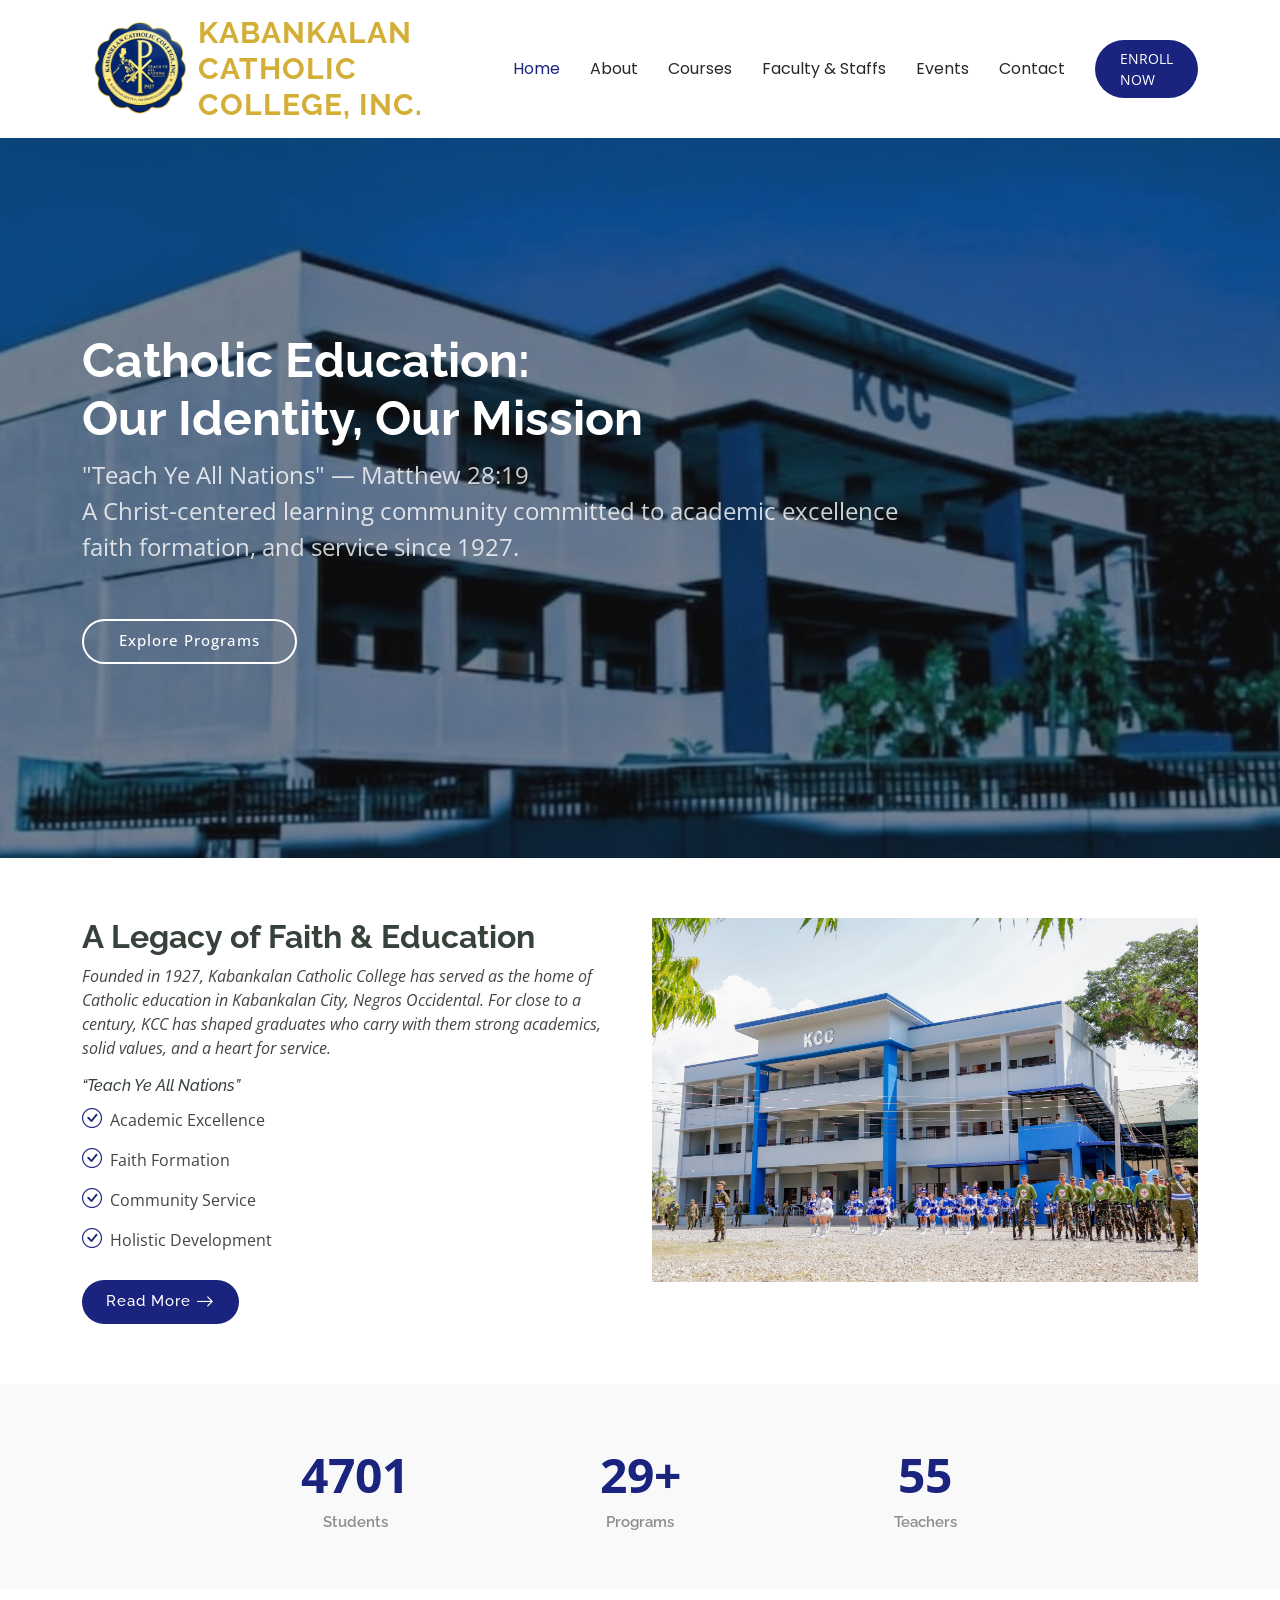
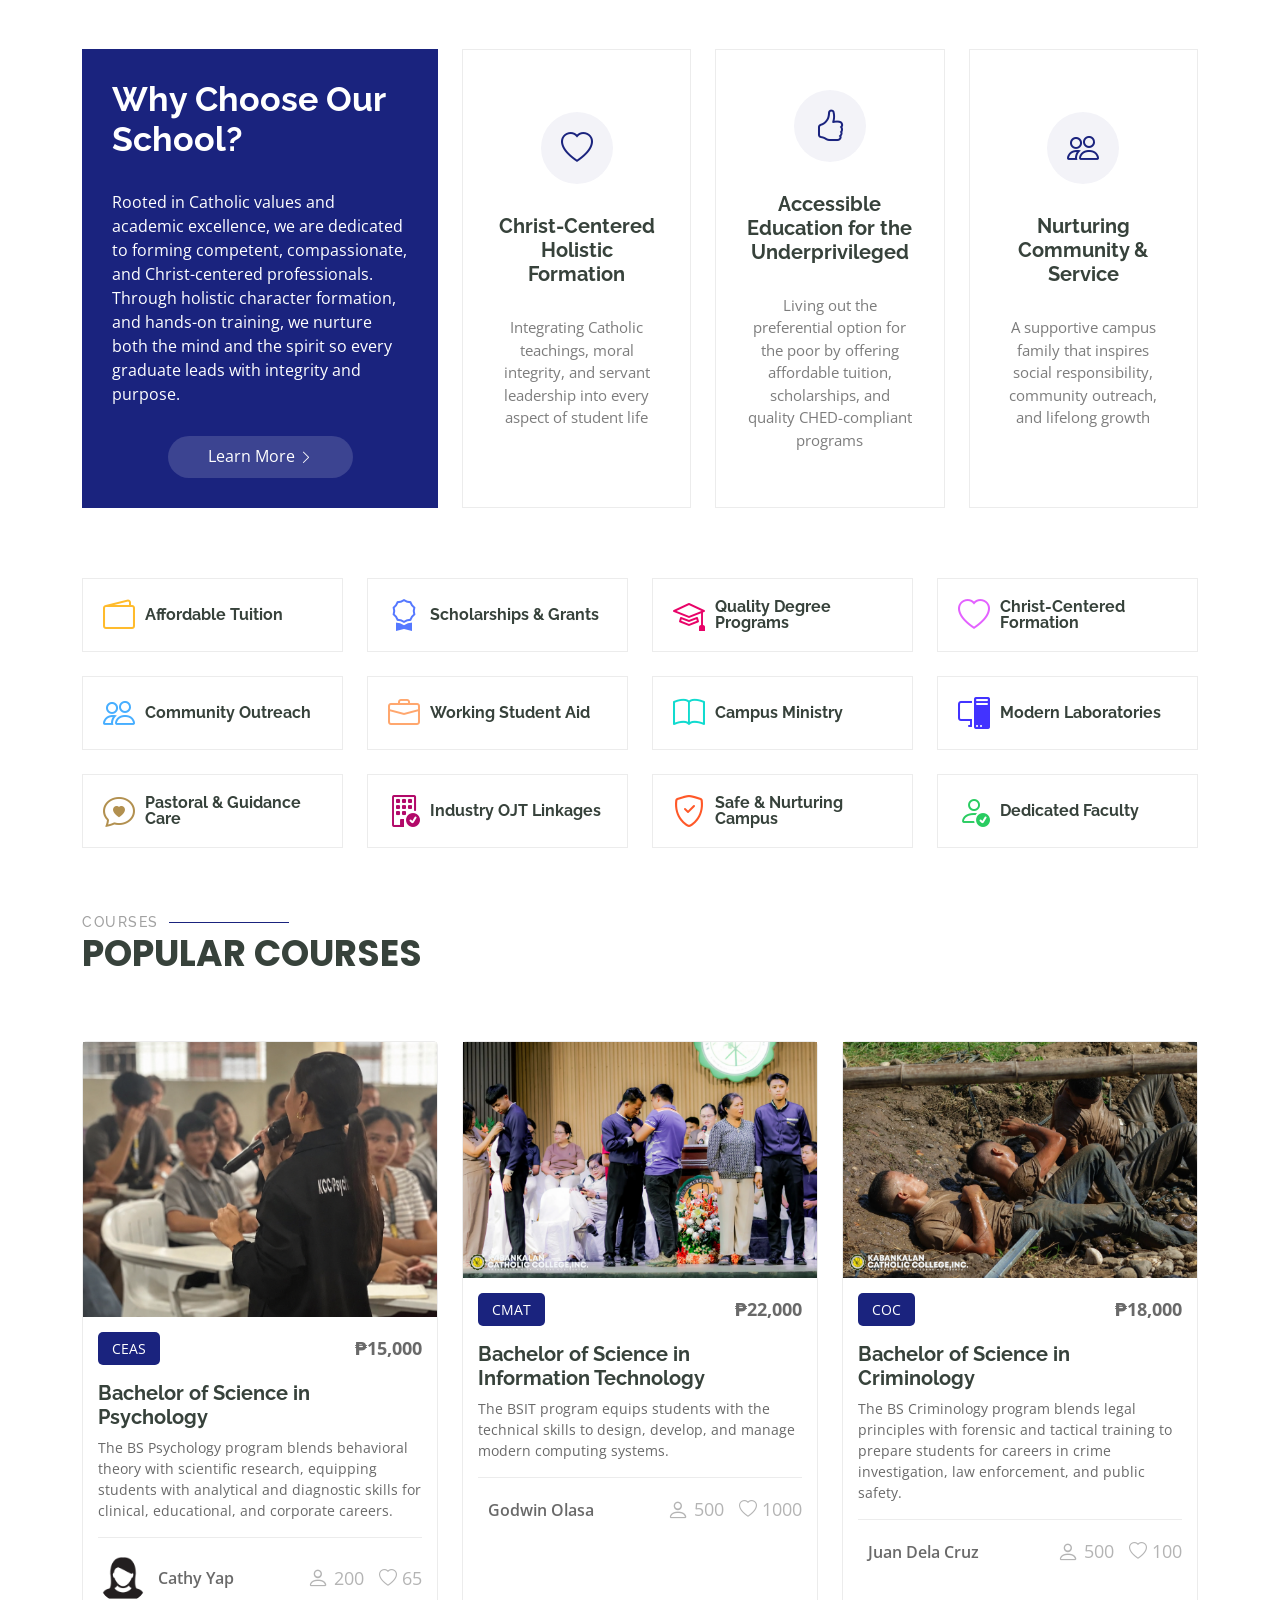
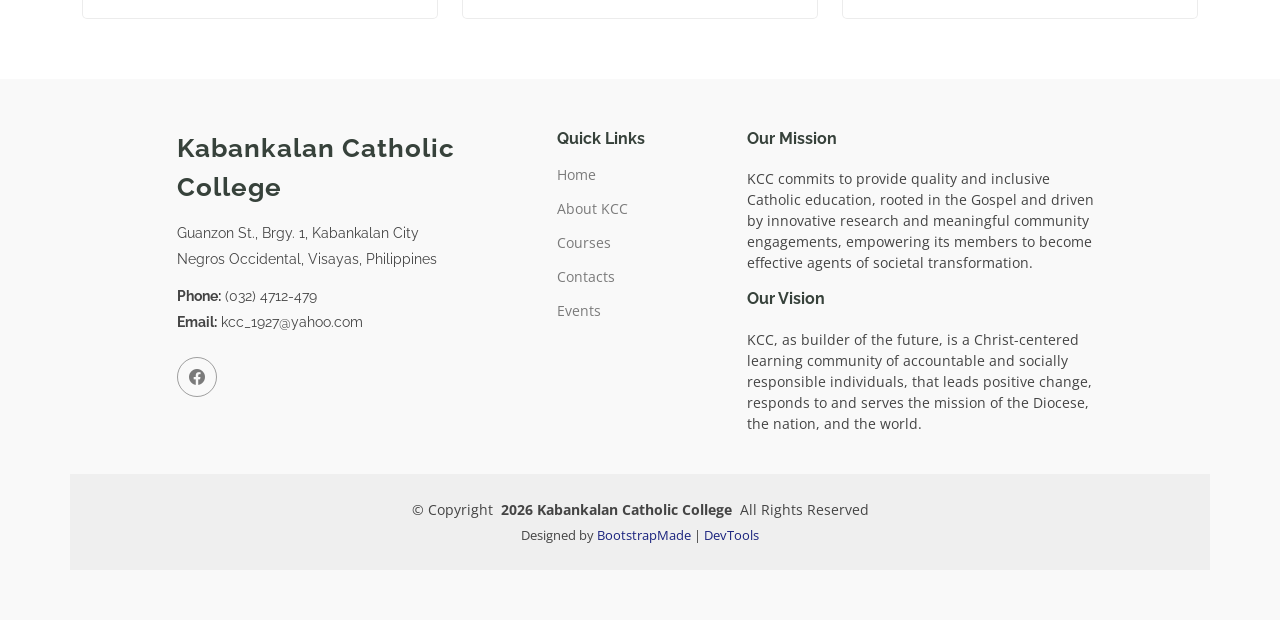
==== commit 6288b3ba: "Remove unecessary codes" ====
--- a/index.html
+++ b/index.html
@@ -53,8 +53,12 @@
         class="container-fluid container-xl position-relative d-flex align-items-center"
       >
         <a href="index.html" class="logo d-flex align-items-center me-auto">
-          <!-- Uncomment the line below if you also wish to use an image logo -->
-          <!-- <img src="assets/img/logo.webp" alt=""> -->
+          <img
+            src="assets/img/logomain.webp"
+            alt="Kabankalan Catholic College Logo"
+            class="ms-2"
+            style="max-height: 100px; width: auto;"
+          />
           <h1 class="sitename">Kabankalan Catholic College, Inc.</h1>
         </a>
 
@@ -67,41 +71,14 @@
             <li><a href="courses.html">Courses</a></li>
             <li><a href="trainers.html">Faculty & Staffs</a></li>
             <li><a href="events.html">Events</a></li>
-            <li><a href="pricing.html">Pricing</a></li>
-            <li class="dropdown">
-              <a href="#"
-                ><span>Dropdown</span>
-                <i class="bi bi-chevron-down toggle-dropdown"></i
-              ></a>
-              <ul>
-                <li><a href="#">Dropdown 1</a></li>
-                <li class="dropdown">
-                  <a href="#"
-                    ><span>Deep Dropdown</span>
-                    <i class="bi bi-chevron-down toggle-dropdown"></i
-                  ></a>
-                  <ul>
-                    <li><a href="#">Deep Dropdown 1</a></li>
-                    <li><a href="#">Deep Dropdown 2</a></li>
-                    <li><a href="#">Deep Dropdown 3</a></li>
-                    <li><a href="#">Deep Dropdown 4</a></li>
-                    <li><a href="#">Deep Dropdown 5</a></li>
-                  </ul>
-                </li>
-                <li><a href="#">Dropdown 2</a></li>
-                <li><a href="#">Dropdown 3</a></li>
-                <li><a href="#">Dropdown 4</a></li>
-              </ul>
-            </li>
             <li><a href="contact.html">Contact</a></li>
           </ul>
           <i class="mobile-nav-toggle d-xl-none bi bi-list"></i>
         </nav>
 
-        <a class="btn-getstarted" href="courses.html">Get Started</a>
+        <a class="btn-getstarted" href="courses.html">ENROLL NOW  </a>
       </div>
     </header>
-
     <main class="main">
       <!-- Hero Section -->
       <section id="hero" class="hero section dark-background">
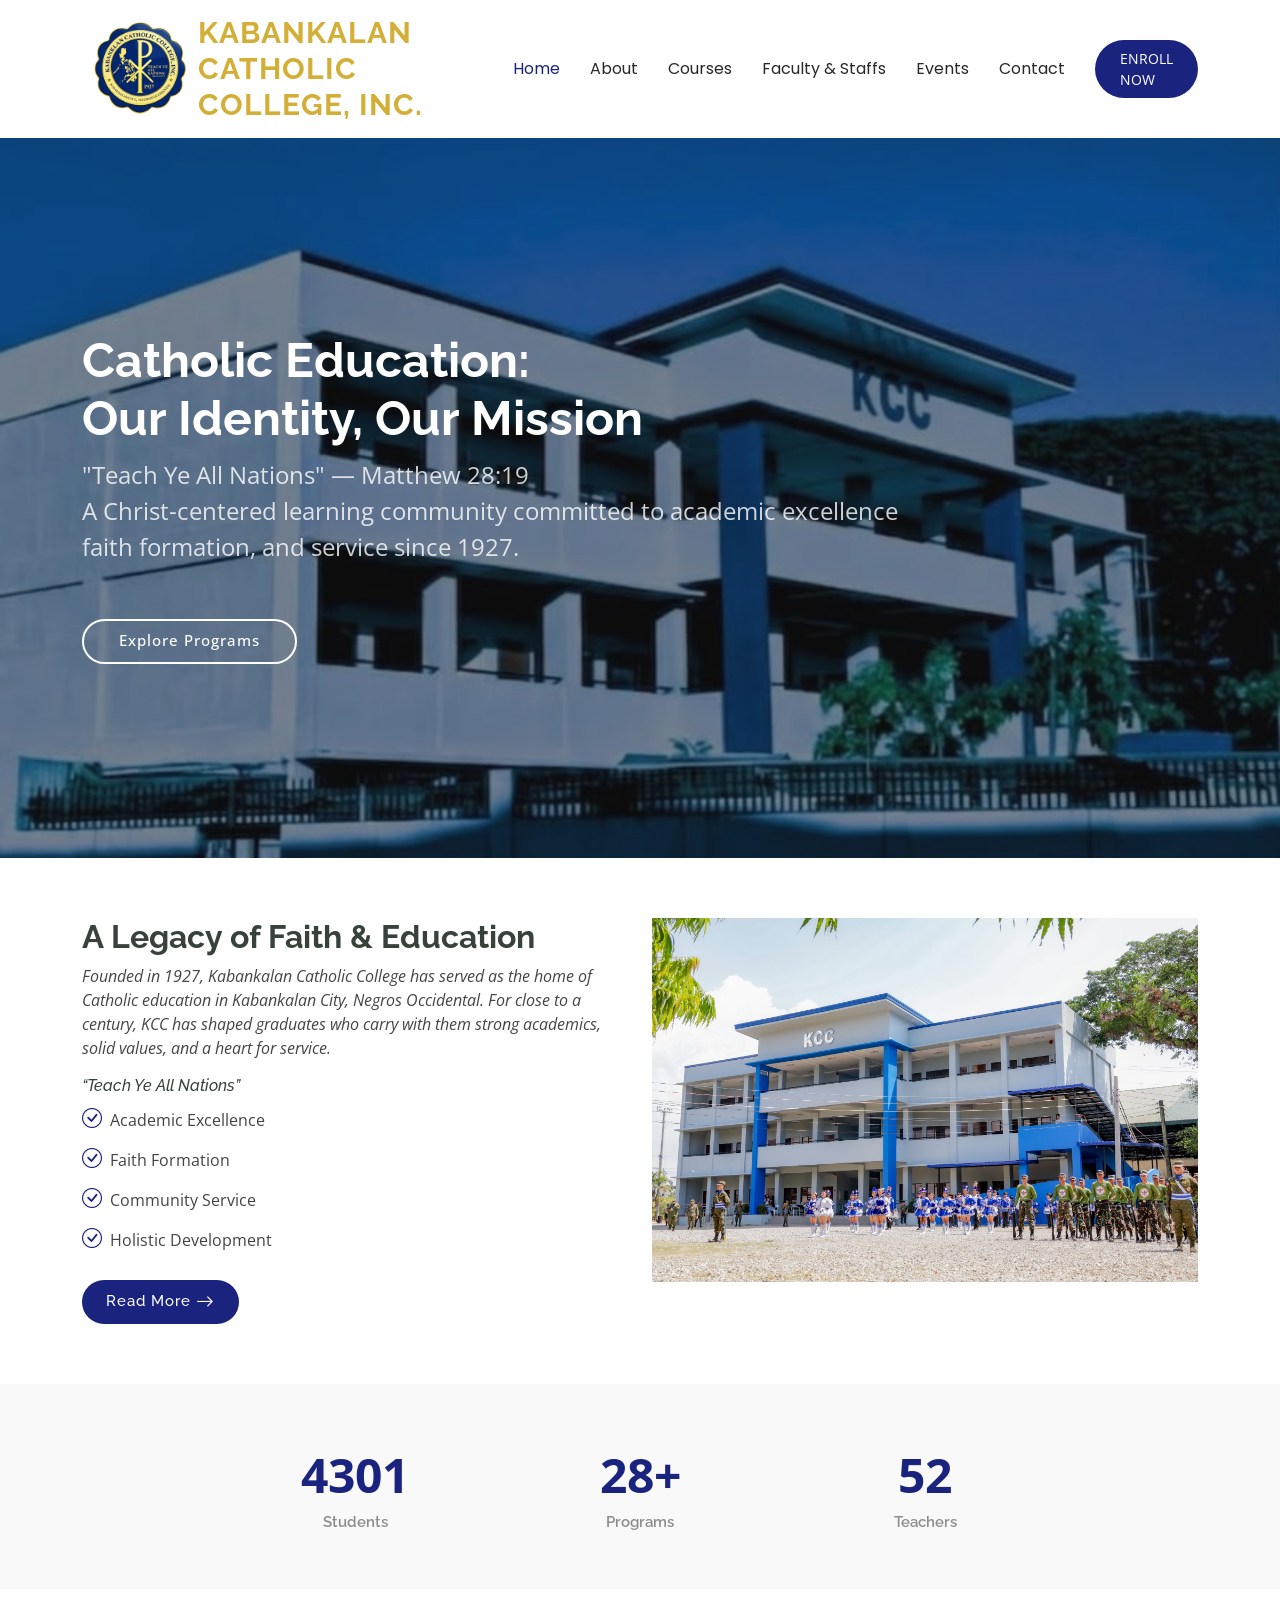
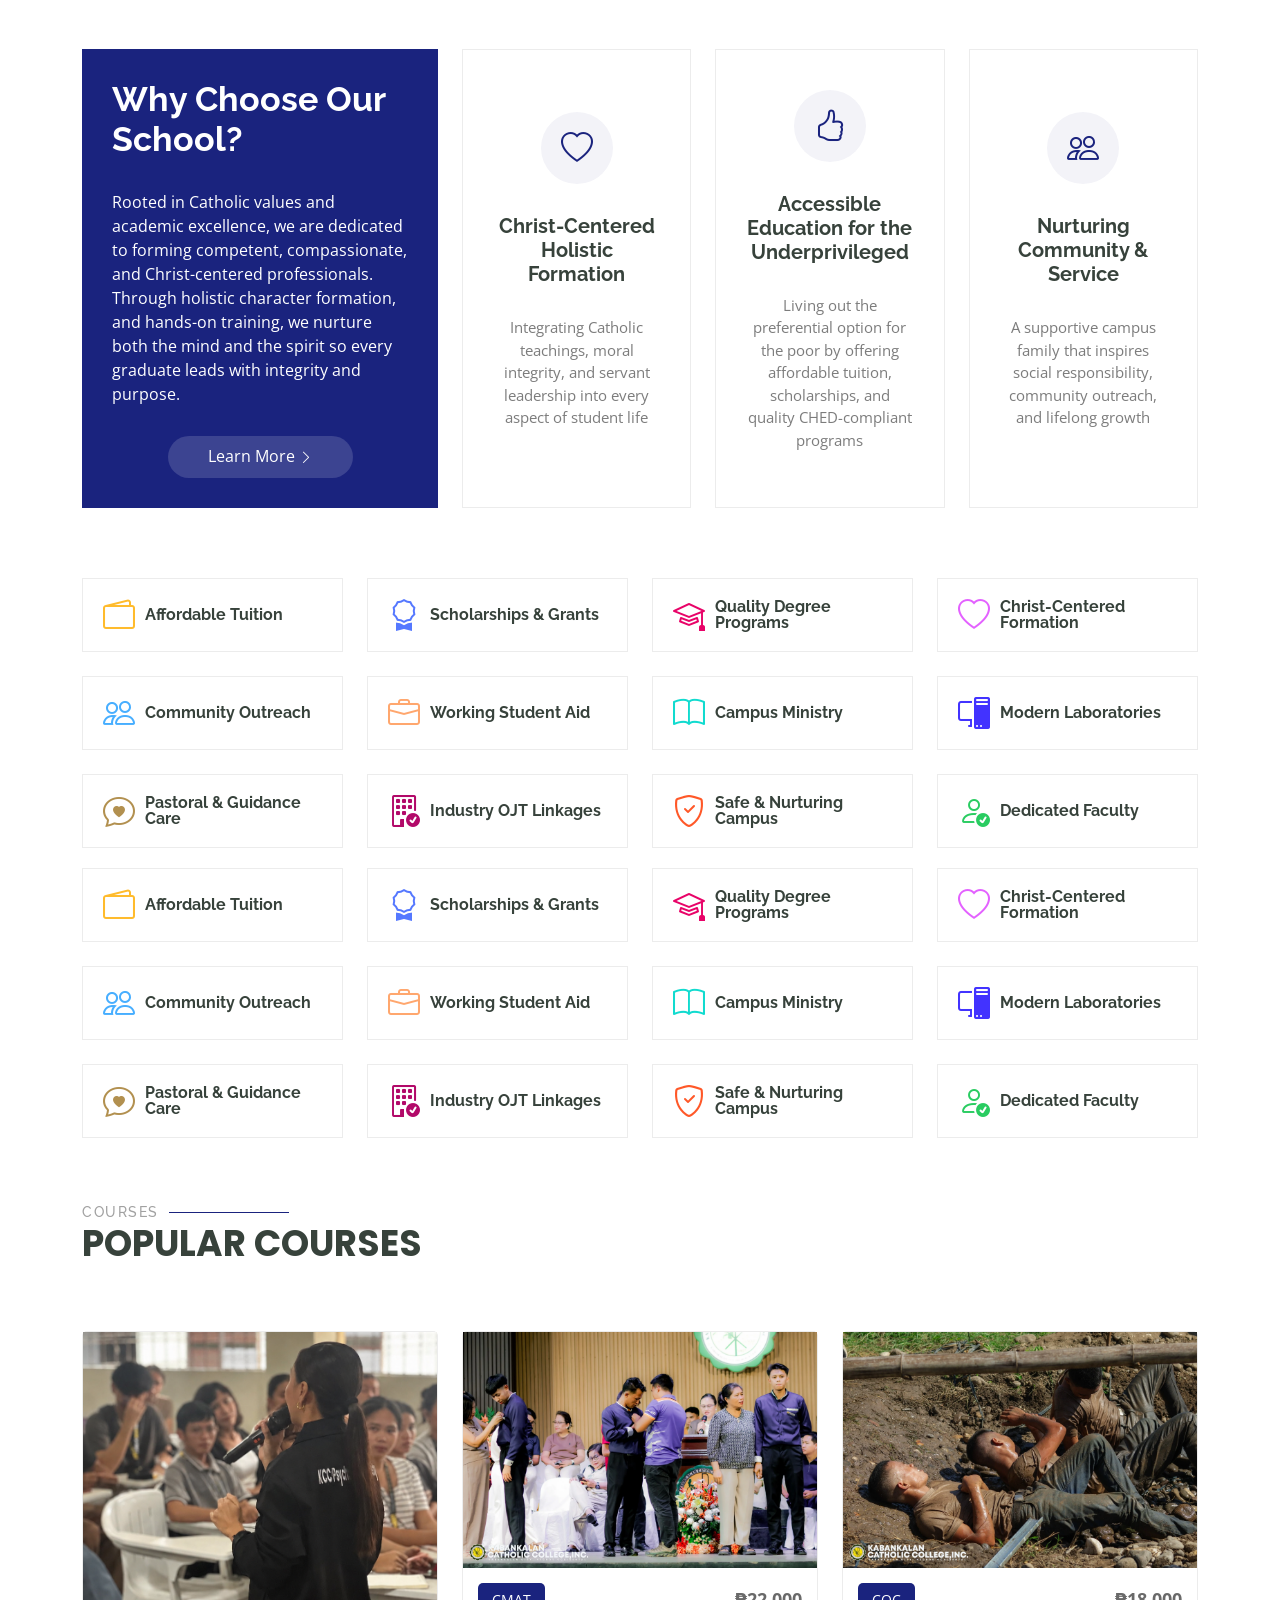
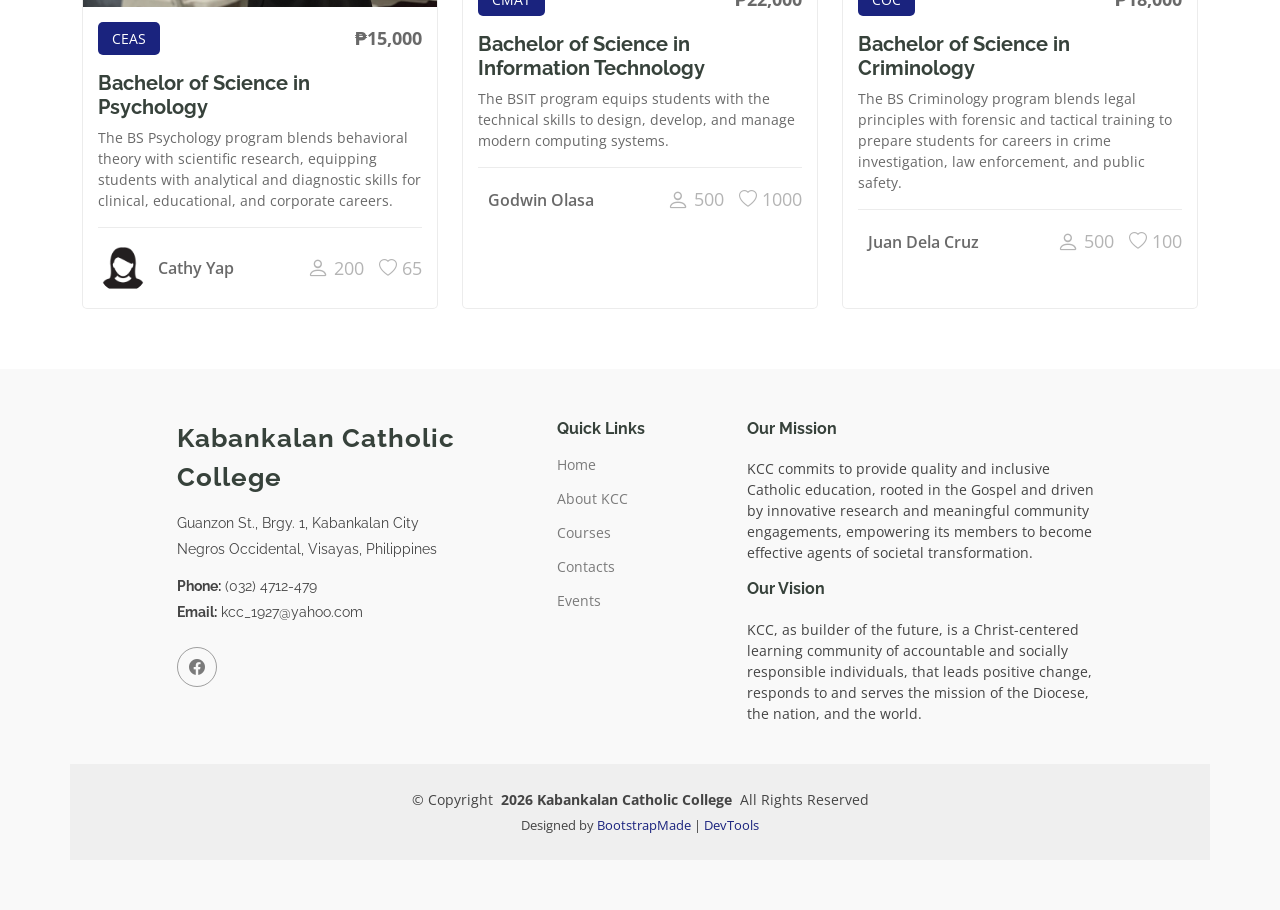
==== commit 54fe9d73: "edit sitename" ====
--- a/index.html
+++ b/index.html
@@ -283,6 +283,95 @@
       <section id="features" class="features section">
   <div class="container">
     <div class="row gy-4">
+      <div class="col-lg-3 col-md-4" data-aos="fade-up" data-aos-delay="100">
+        <div class="features-item">
+          <i class="bi bi-wallet2" style="color: #ffbb2c"></i>
+          <h3>Affordable Tuition</h3>
+        </div>
+      </div>
+
+      <div class="col-lg-3 col-md-4" data-aos="fade-up" data-aos-delay="200">
+        <div class="features-item">
+          <i class="bi bi-award" style="color: #5578ff"></i>
+          <h3>Scholarships &amp; Grants</h3>
+        </div>
+      </div>
+
+      <div class="col-lg-3 col-md-4" data-aos="fade-up" data-aos-delay="300">
+        <div class="features-item">
+          <i class="bi bi-mortarboard" style="color: #e80368"></i>
+          <h3>Quality Degree Programs</h3>
+        </div>
+      </div>
+
+      <div class="col-lg-3 col-md-4" data-aos="fade-up" data-aos-delay="400">
+        <div class="features-item">
+          <i class="bi bi-heart" style="color: #e361ff"></i>
+          <h3>Christ-Centered Formation</h3>
+        </div>
+      </div>
+
+      <div class="col-lg-3 col-md-4" data-aos="fade-up" data-aos-delay="500">
+        <div class="features-item">
+          <i class="bi bi-people" style="color: #47aeff"></i>
+          <h3>Community Outreach</h3>
+        </div>
+      </div>
+
+      <div class="col-lg-3 col-md-4" data-aos="fade-up" data-aos-delay="600">
+        <div class="features-item">
+          <i class="bi bi-briefcase" style="color: #ffa76e"></i>
+          <h3>Working Student Aid</h3>
+        </div>
+      </div>
+
+      <div class="col-lg-3 col-md-4" data-aos="fade-up" data-aos-delay="700">
+        <div class="features-item">
+          <i class="bi bi-book" style="color: #11dbcf"></i>
+          <h3>Campus Ministry</h3>
+        </div>
+      </div>
+
+      <div class="col-lg-3 col-md-4" data-aos="fade-up" data-aos-delay="800">
+        <div class="features-item">
+          <i class="bi bi-pc-display" style="color: #4233ff"></i>
+          <h3>Modern Laboratories</h3>
+        </div>
+      </div>
+
+      <div class="col-lg-3 col-md-4" data-aos="fade-up" data-aos-delay="900">
+        <div class="features-item">
+          <i class="bi bi-chat-heart" style="color: #b2904f"></i>
+          <h3>Pastoral &amp; Guidance Care</h3>
+        </div>
+      </div>
+
+      <div class="col-lg-3 col-md-4" data-aos="fade-up" data-aos-delay="1000">
+        <div class="features-item">
+          <i class="bi bi-building-check" style="color: #b20969"></i>
+          <h3>Industry OJT Linkages</h3>
+        </div>
+      </div>
+
+      <div class="col-lg-3 col-md-4" data-aos="fade-up" data-aos-delay="1100">
+        <div class="features-item">
+          <i class="bi bi-shield-check" style="color: #ff5828"></i>
+          <h3>Safe &amp; Nurturing Campus</h3>
+        </div>
+      </div>
+
+      <div class="col-lg-3 col-md-4" data-aos="fade-up" data-aos-delay="1200">
+        <div class="features-item">
+          <i class="bi bi-person-check" style="color: #29cc61"></i>
+          <h3>Dedicated Faculty</h3>
+        </div>
+      </div>
+    </div>
+  </div>
+</section>
+<section id="features" class="features section">
+  <div class="container">
+    <div class="row gy-4">
       <div
         class="col-lg-3 col-md-4"
         data-aos="fade-up"
--- a/assets/css/main.css
+++ b/assets/css/main.css
@@ -241,10 +241,15 @@
 .header .logo h1 {
   font-weight: 700;
   font-size: 30px;
+  line-height: 1.2;
   margin: 0;
   letter-spacing: 1px;
   text-transform: uppercase;
   color: #D4AF37;
+}
+
+.header .logo h1 .sitename-sub {
+  display: block;
 }
 
 .header .btn-getstarted,
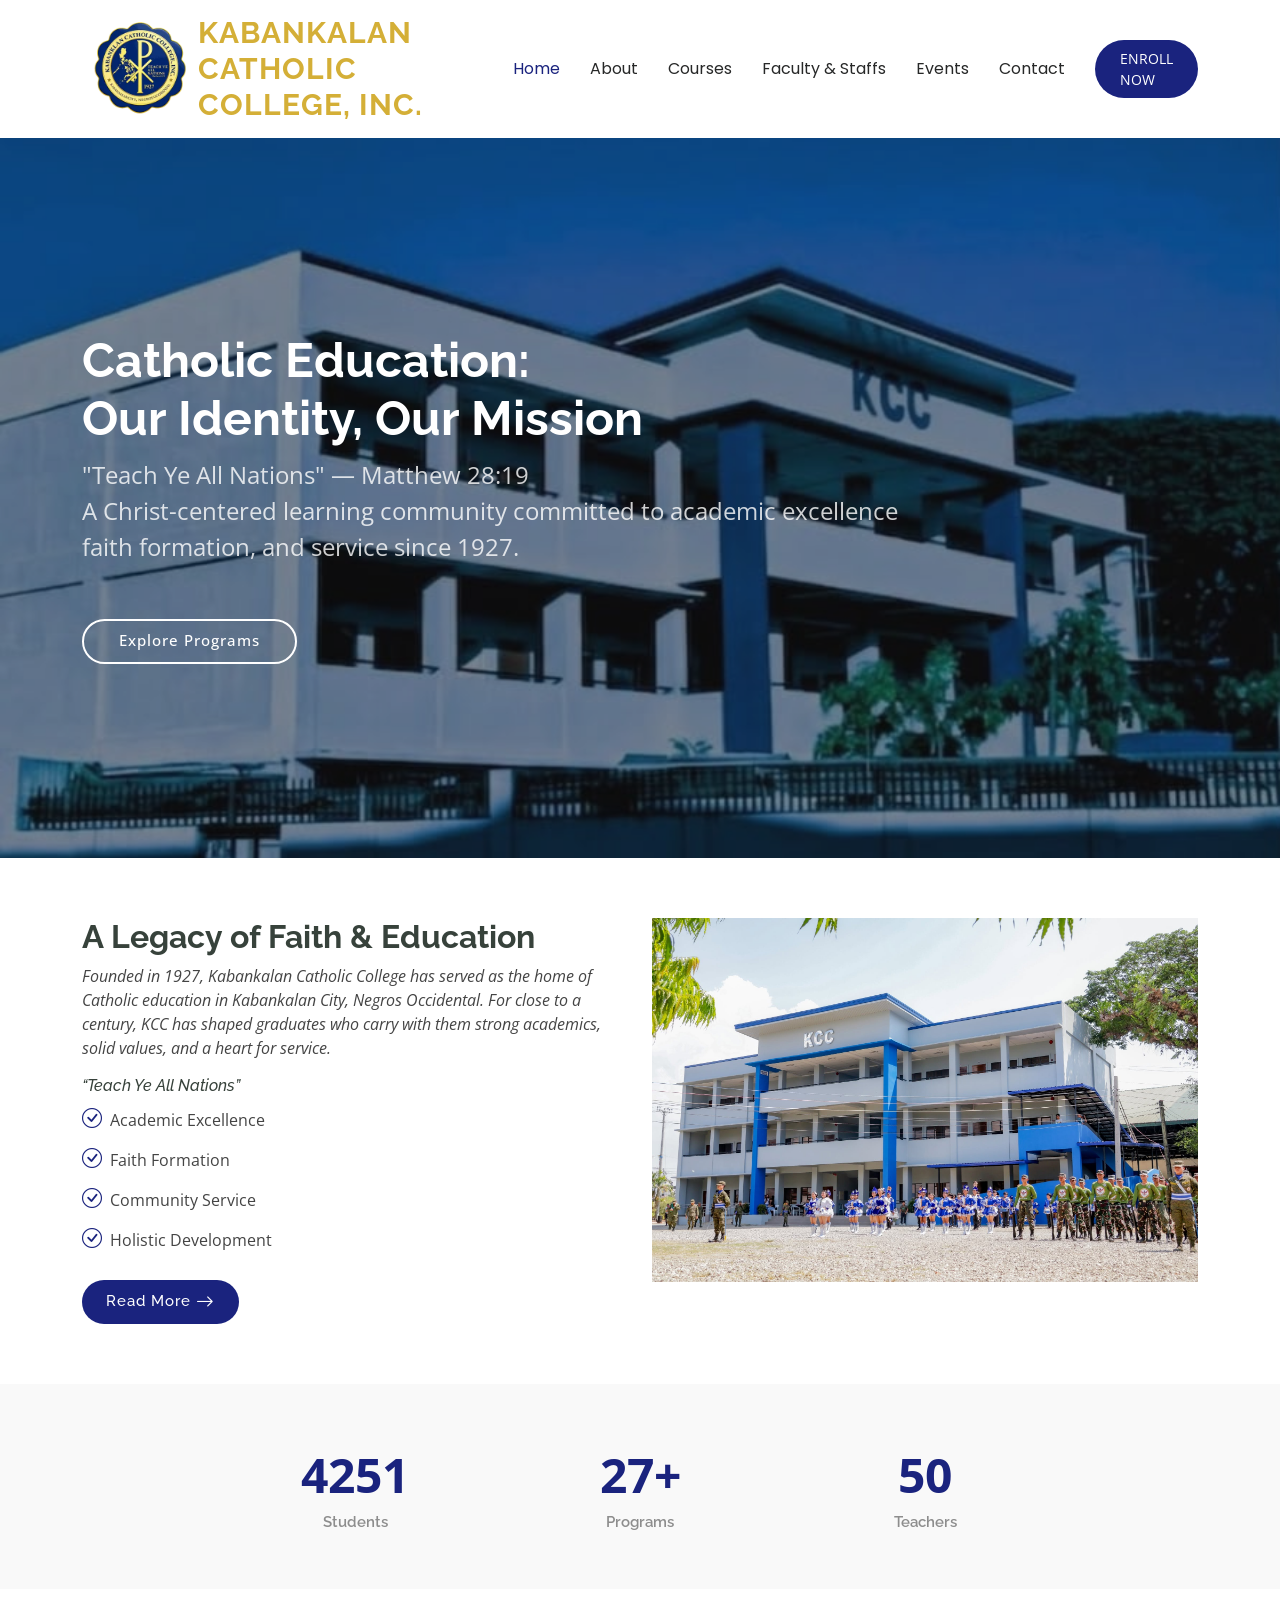
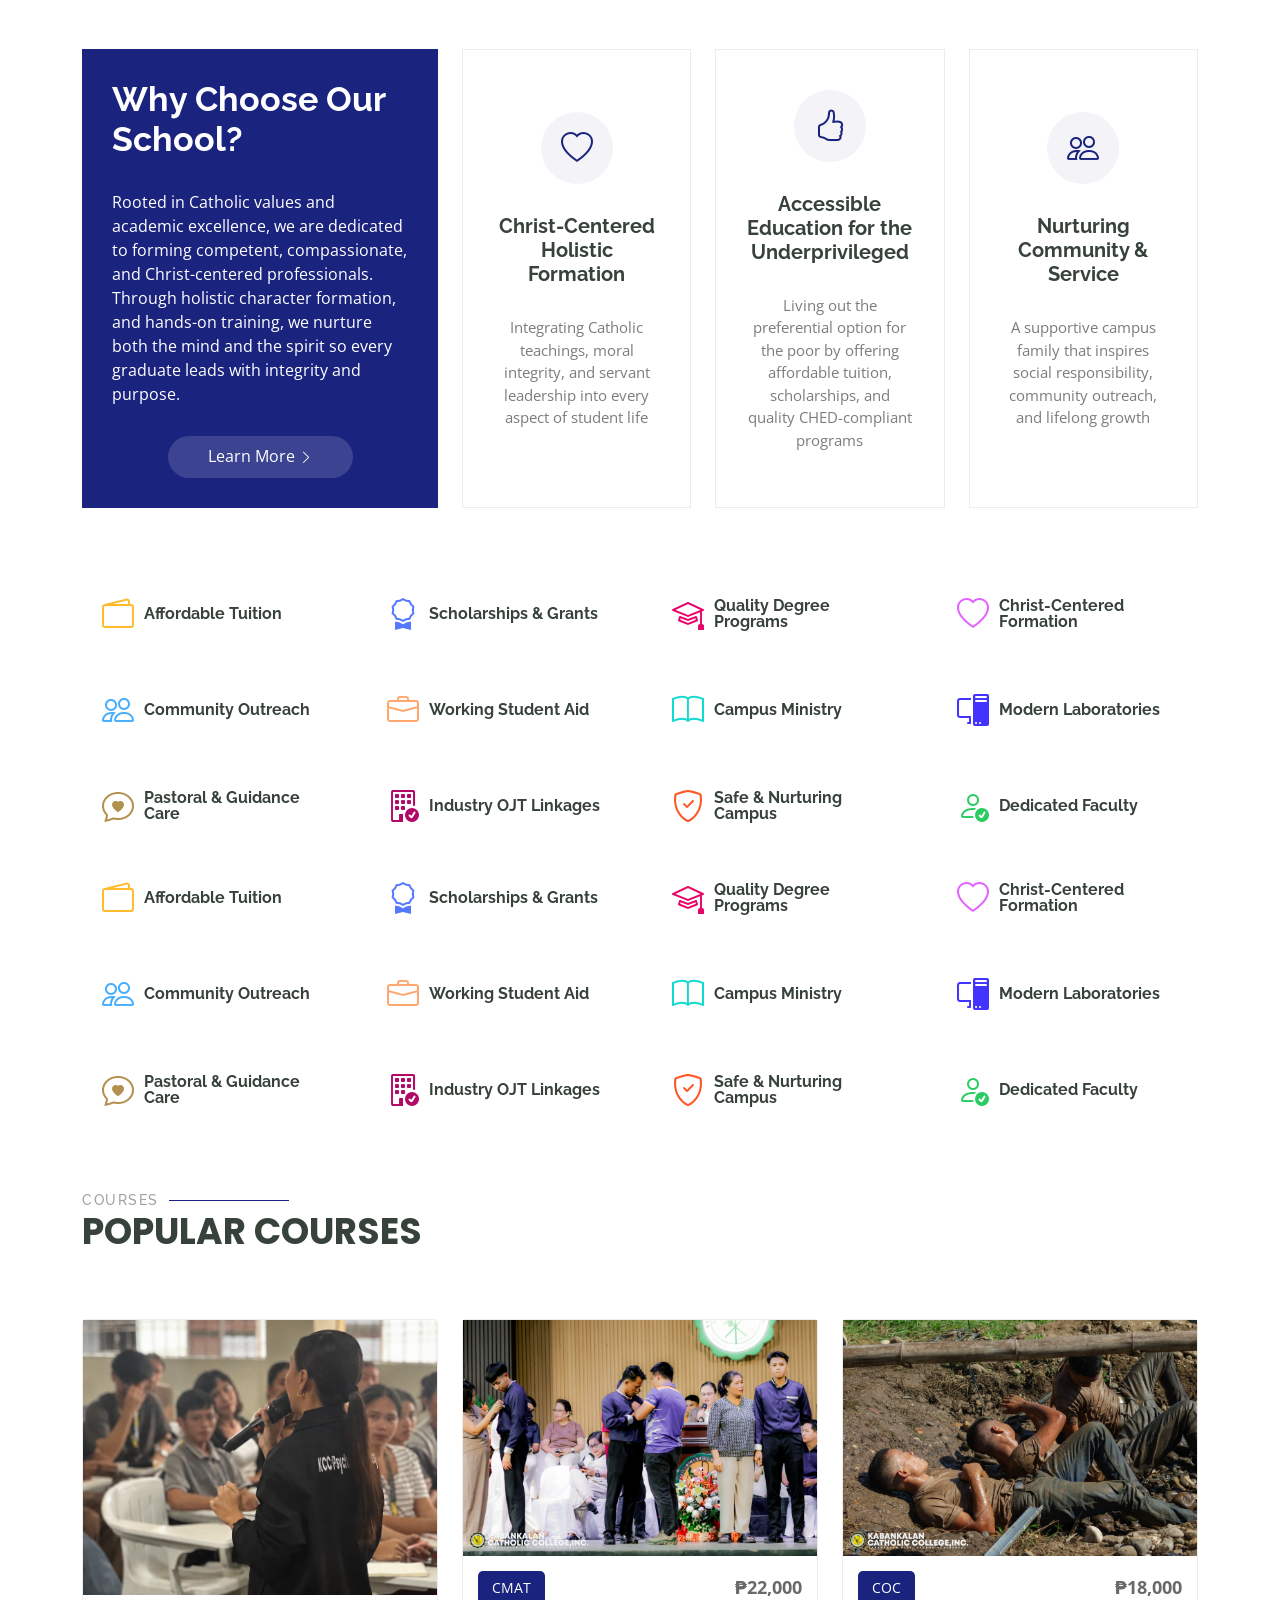
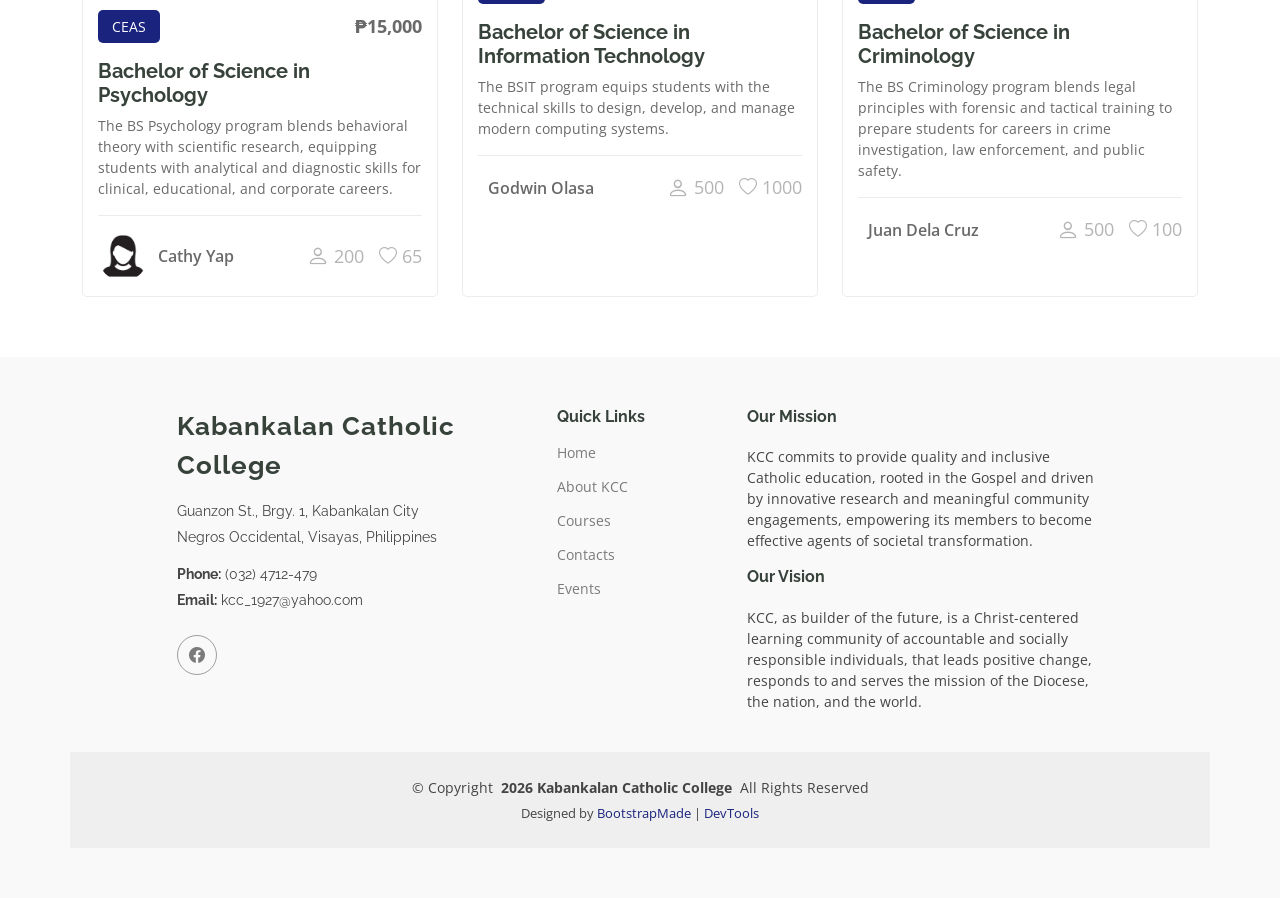
==== commit f2827d8b: "change button cards to display only" ====
--- a/index.html
+++ b/index.html
@@ -379,7 +379,7 @@
       >
         <div class="features-item">
           <i class="bi bi-wallet2" style="color: #ffbb2c"></i>
-          <h3><a href="" class="stretched-link">Affordable Tuition</a></h3>
+          <h3 class="stretched-link">Affordable Tuition </h3>
         </div>
       </div>
       <!-- End Feature Item -->
@@ -391,7 +391,7 @@
       >
         <div class="features-item">
           <i class="bi bi-award" style="color: #5578ff"></i>
-          <h3><a href="" class="stretched-link">Scholarships &amp; Grants</a></h3>
+          <h3 class="stretched-link">Scholarships &amp; Grants </h3>
         </div>
       </div>
       <!-- End Feature Item -->
@@ -403,7 +403,7 @@
       >
         <div class="features-item">
           <i class="bi bi-mortarboard" style="color: #e80368"></i>
-          <h3><a href="" class="stretched-link">Quality Degree Programs</a></h3>
+          <h3 class="stretched-link">Quality Degree Programs </h3>
         </div>
       </div>
       <!-- End Feature Item -->
@@ -415,7 +415,7 @@
       >
         <div class="features-item">
           <i class="bi bi-heart" style="color: #e361ff"></i>
-          <h3><a href="" class="stretched-link">Christ-Centered Formation</a></h3>
+          <h3 class="stretched-link">Christ-Centered Formation </h3>
         </div>
       </div>
       <!-- End Feature Item -->
@@ -427,7 +427,7 @@
       >
         <div class="features-item">
           <i class="bi bi-people" style="color: #47aeff"></i>
-          <h3><a href="" class="stretched-link">Community Outreach</a></h3>
+          <h3 class="stretched-link">Community Outreach </h3>
         </div>
       </div>
       <!-- End Feature Item -->
@@ -439,7 +439,7 @@
       >
         <div class="features-item">
           <i class="bi bi-briefcase" style="color: #ffa76e"></i>
-          <h3><a href="" class="stretched-link">Working Student Aid</a></h3>
+          <h3 class="stretched-link">Working Student Aid </h3>
         </div>
       </div>
       <!-- End Feature Item -->
@@ -451,7 +451,7 @@
       >
         <div class="features-item">
           <i class="bi bi-book" style="color: #11dbcf"></i>
-          <h3><a href="" class="stretched-link">Campus Ministry</a></h3>
+          <h3 class="stretched-link">Campus Ministry </h3>
         </div>
       </div>
       <!-- End Feature Item -->
@@ -463,7 +463,7 @@
       >
         <div class="features-item">
           <i class="bi bi-pc-display" style="color: #4233ff"></i>
-          <h3><a href="" class="stretched-link">Modern Laboratories</a></h3>
+          <h3 class="stretched-link">Modern Laboratories </h3>
         </div>
       </div>
       <!-- End Feature Item -->
@@ -475,7 +475,7 @@
       >
         <div class="features-item">
           <i class="bi bi-chat-heart" style="color: #b2904f"></i>
-          <h3><a href="" class="stretched-link">Pastoral &amp; Guidance Care</a></h3>
+          <h3 class="stretched-link">Pastoral &amp; Guidance Care </h3>
         </div>
       </div>
       <!-- End Feature Item -->
@@ -487,7 +487,7 @@
       >
         <div class="features-item">
           <i class="bi bi-building-check" style="color: #b20969"></i>
-          <h3><a href="" class="stretched-link">Industry OJT Linkages</a></h3>
+          <h3 class="stretched-link">Industry OJT Linkages</h3>
         </div>
       </div>
       <!-- End Feature Item -->
@@ -499,7 +499,7 @@
       >
         <div class="features-item">
           <i class="bi bi-shield-check" style="color: #ff5828"></i>
-          <h3><a href="" class="stretched-link">Safe &amp; Nurturing Campus</a></h3>
+          <h3 class="stretched-link">Safe &amp; Nurturing Campus</h3>
         </div>
       </div>
       <!-- End Feature Item -->
@@ -511,7 +511,7 @@
       >
         <div class="features-item">
           <i class="bi bi-person-check" style="color: #29cc61"></i>
-          <h3><a href="" class="stretched-link">Dedicated Faculty</a></h3>
+          <h3 class="stretched-link">Dedicated Faculty</h3>
         </div>
       </div>
       <!-- End Feature Item -->
--- a/assets/css/main.css
+++ b/assets/css/main.css
@@ -1126,7 +1126,6 @@
   align-items: center;
   padding: 20px;
   transition: 0.3s;
-  border: 1px solid color-mix(in srgb, var(--default-color), transparent 90%);
   position: relative;
 }
 
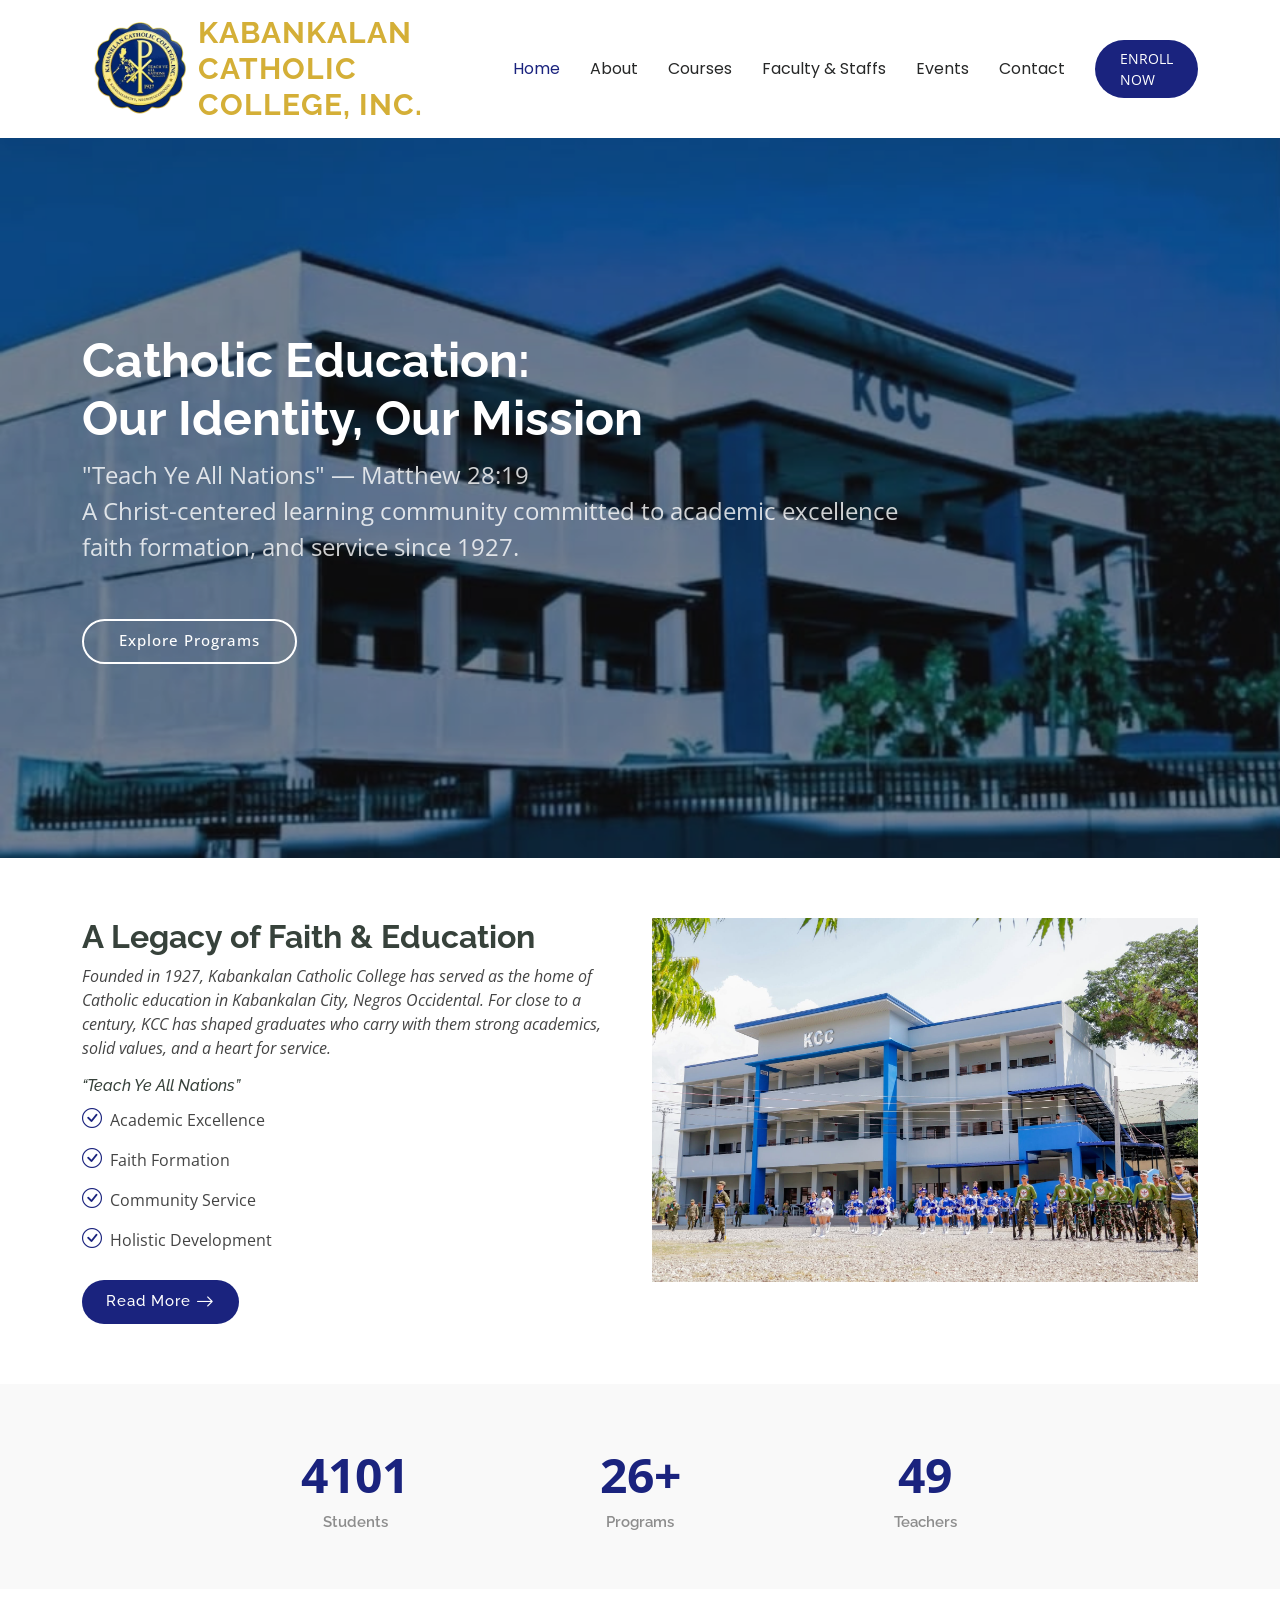
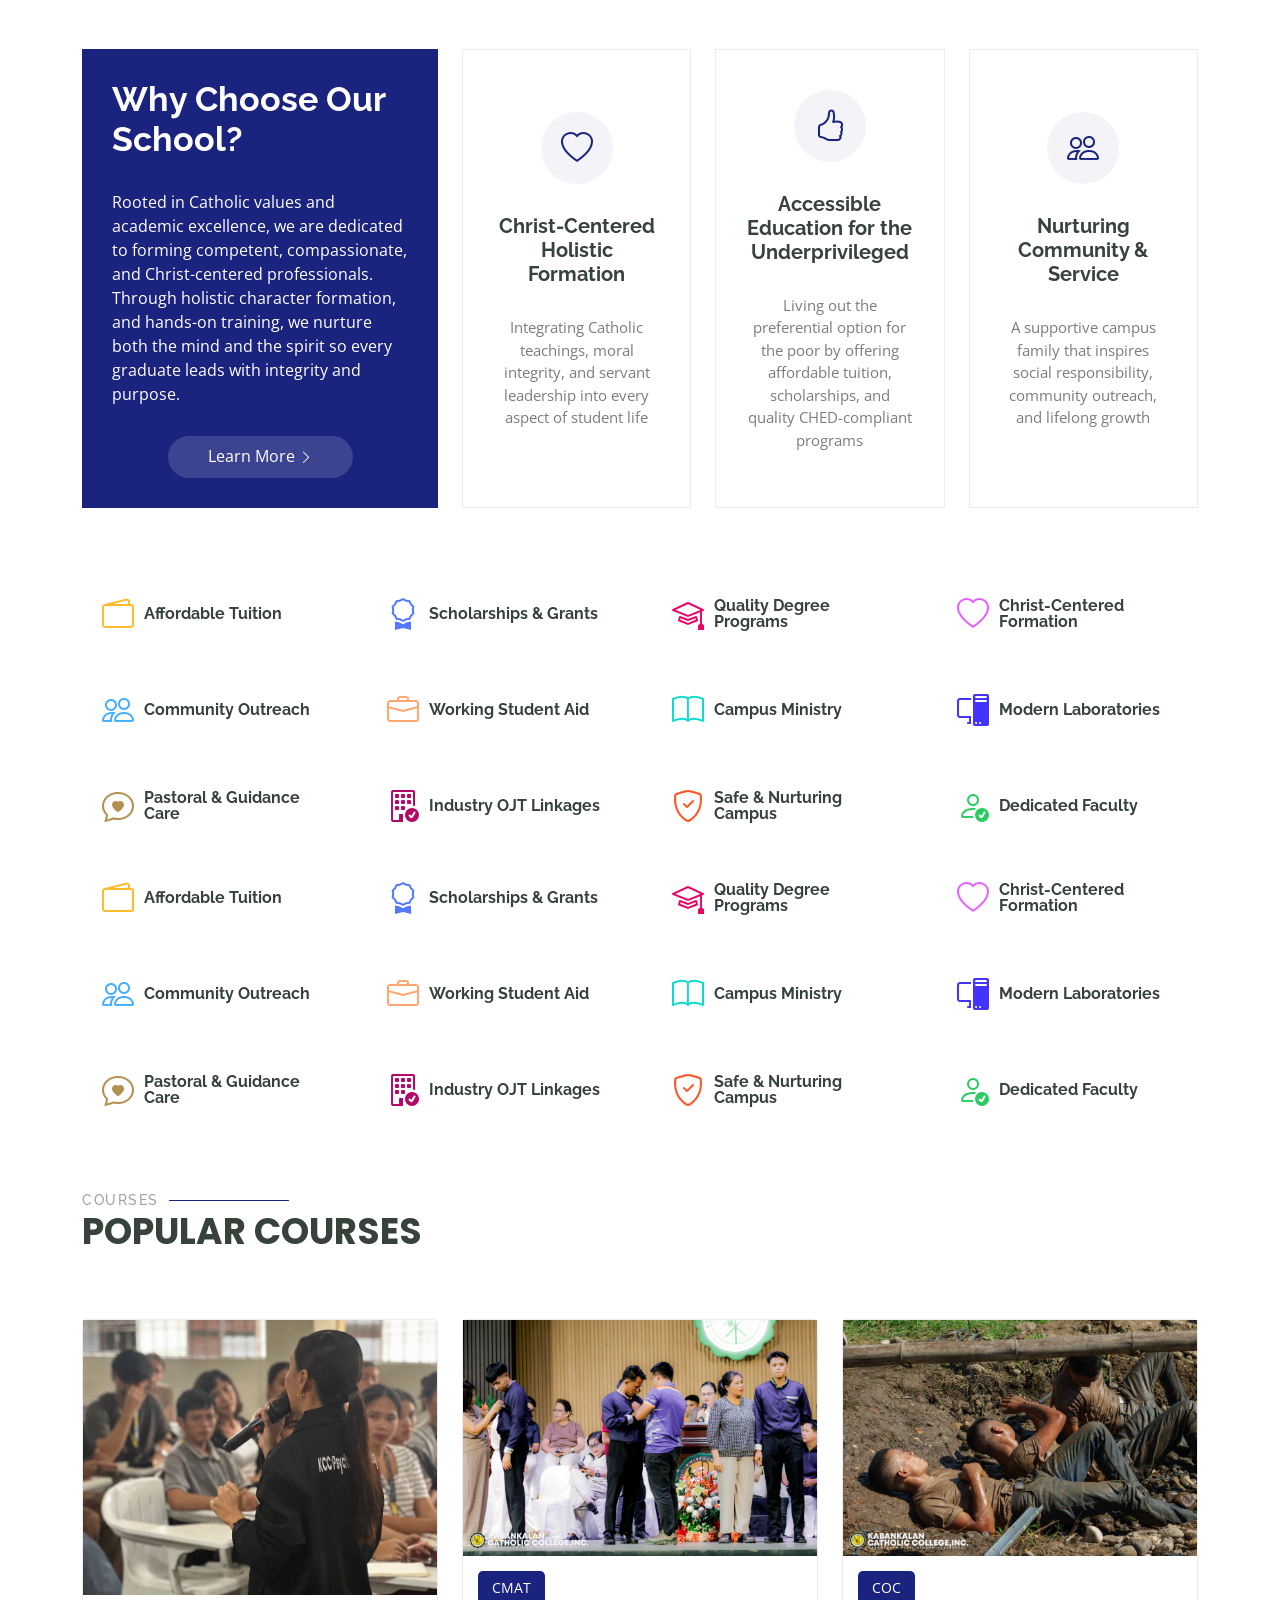
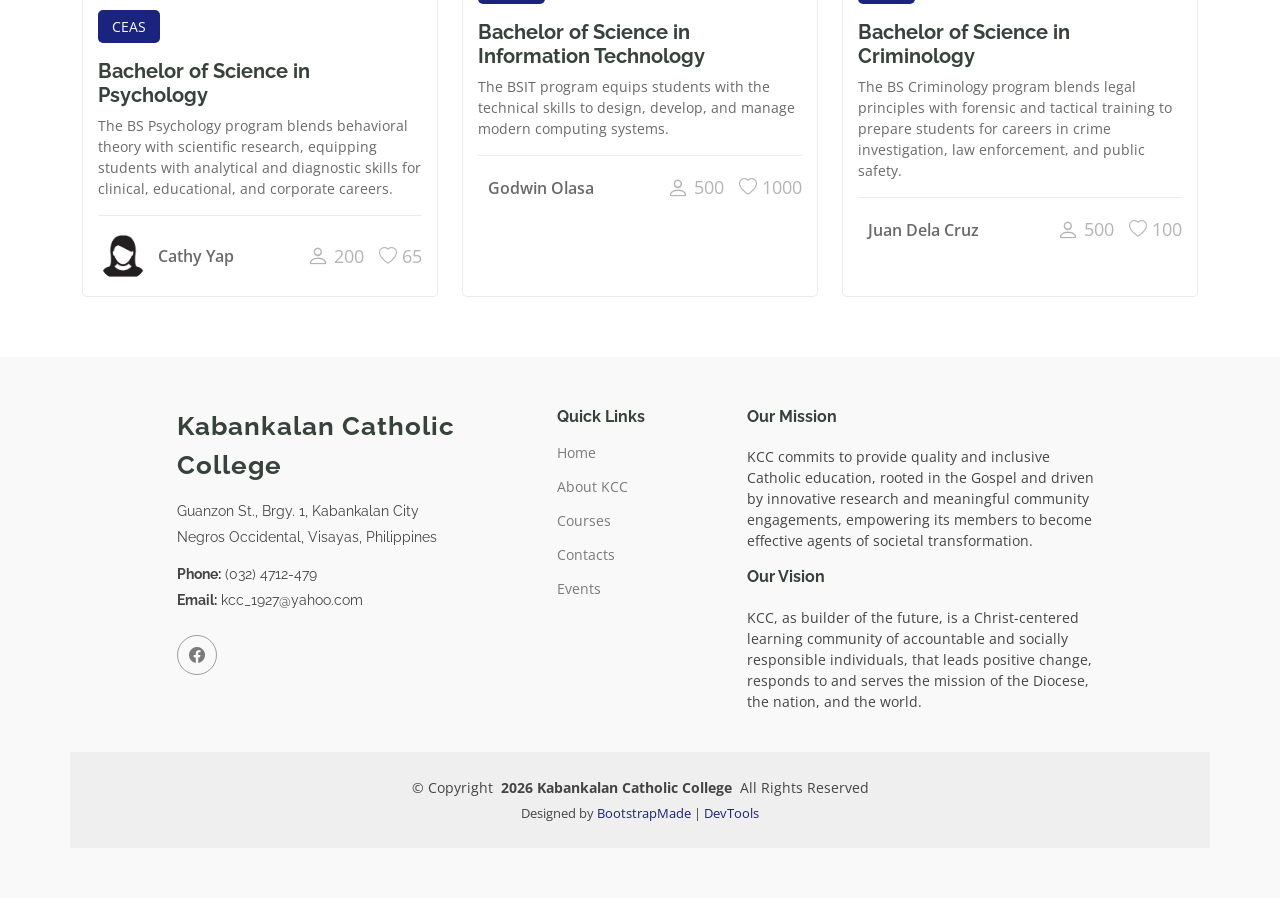
==== commit 679b4807: "added footer on contacts" ====
--- a/index.html
+++ b/index.html
@@ -548,7 +548,6 @@
                     class="d-flex justify-content-between align-items-center mb-3"
                   >
                     <p class="category">CEAS</p>
-                    <p class="price">₱15,000</p>
                   </div>
 
                   <h3><a href="course-details.html">Bachelor of Science in Psychology</a></h3>
@@ -593,7 +592,6 @@
                     class="d-flex justify-content-between align-items-center mb-3"
                   >
                     <p class="category">CMAT</p>
-                    <p class="price">₱22,000</p>
                   </div>
 
                   <h3>
@@ -639,7 +637,6 @@
                     class="d-flex justify-content-between align-items-center mb-3"
                   >
                     <p class="category">COC</p>
-                    <p class="price">₱18,000</p>
                   </div>
 
                   <h3><a href="course-crim.html">Bachelor of Science in Criminology</a></h3>
--- a/assets/css/main.css
+++ b/assets/css/main.css
@@ -1352,11 +1352,11 @@
   font-size: 18px;
   font-weight: bold;
   margin: 10px 0 5px 0;
-  color: color-mix(in srgb, var(--background-color), transparent 50%);
+  color: color-mix(in srgb, var(--background-color), transparent 10%);
 }
 
 .testimonials .testimonial-item h4 {
-  color: color-mix(in srgb, var(--background-color), transparent 50%);
+  color: color-mix(in srgb, var(--background-color), transparent 10%);
   font-size: 14px;
   margin: 0;
 }
@@ -1394,7 +1394,7 @@
 .testimonials .testimonial-item p {
   font-style: italic;
   margin: 15px auto 15px auto;
-  color: color-mix(in srgb, var(--background-color), transparent 50%);
+  color: color-mix(in srgb, var(--background-color), transparent 10%);
 }
 
 .testimonials .swiper-wrapper {
